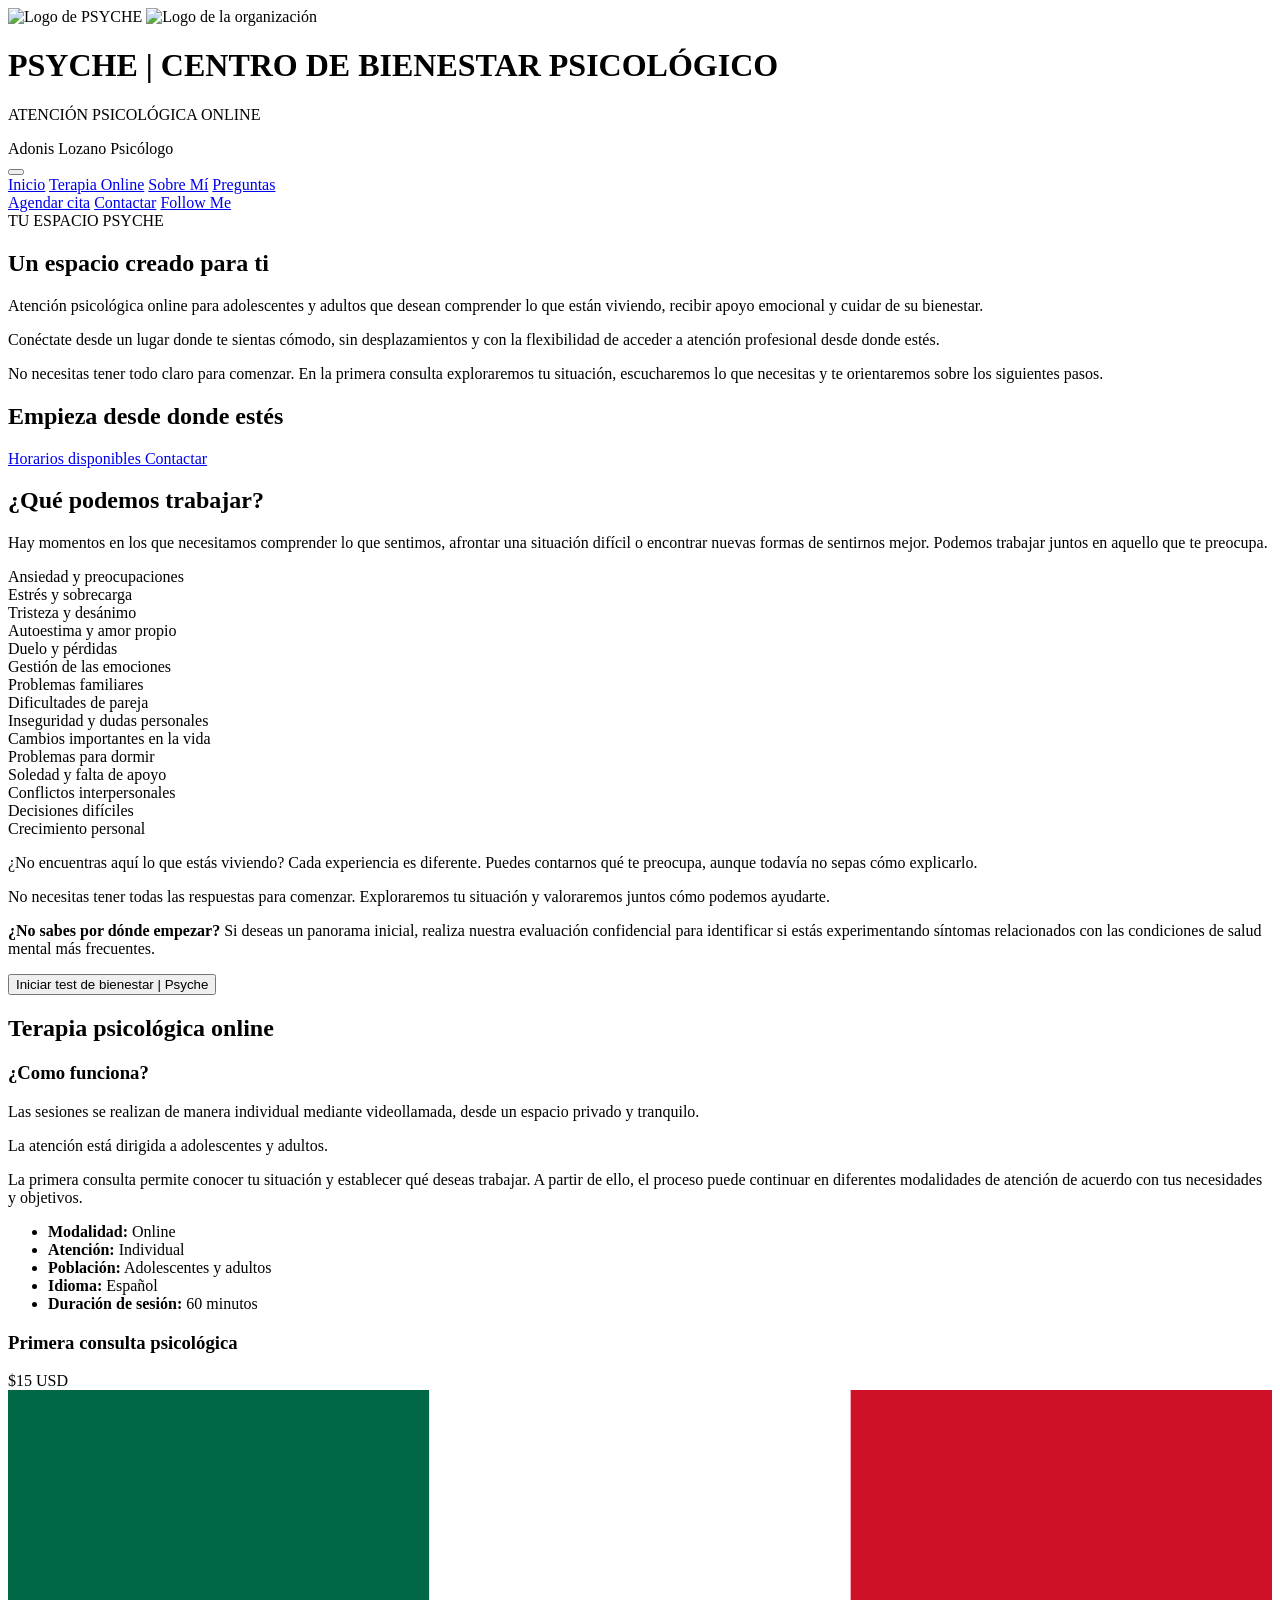
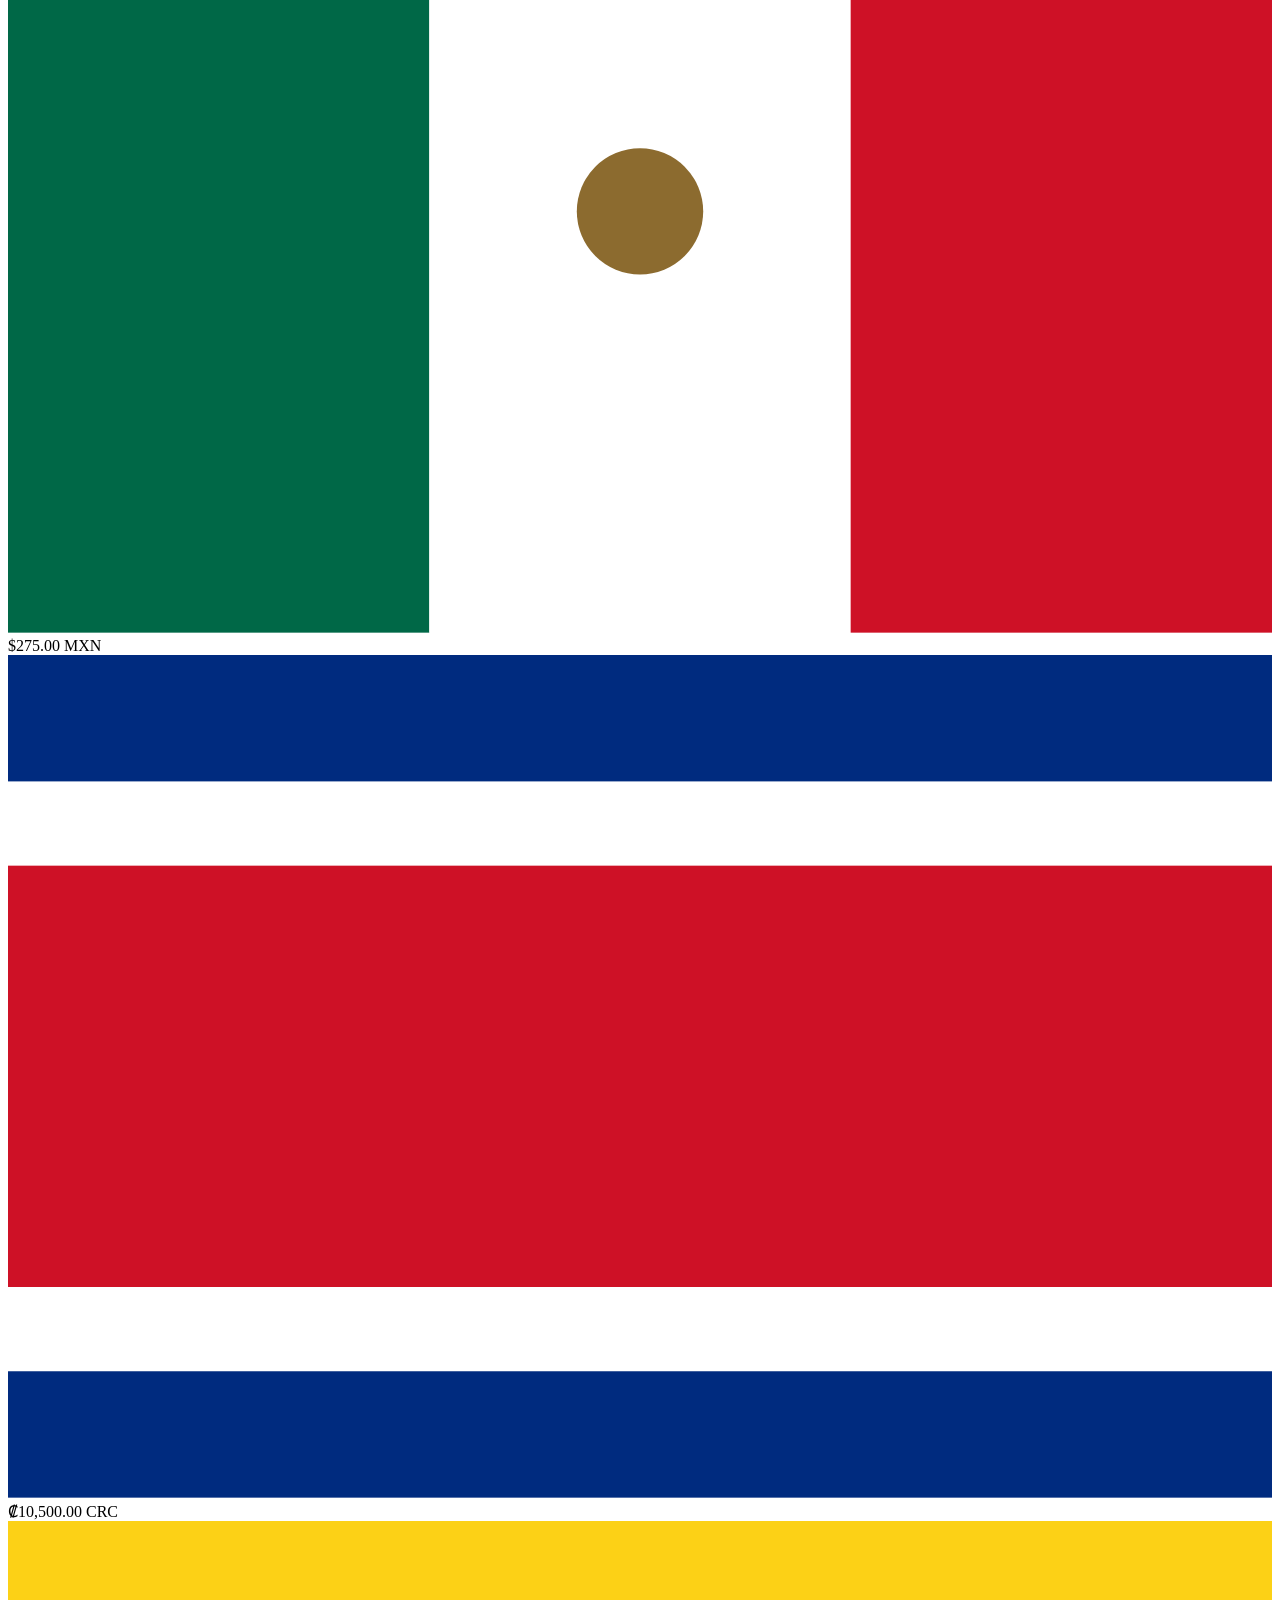
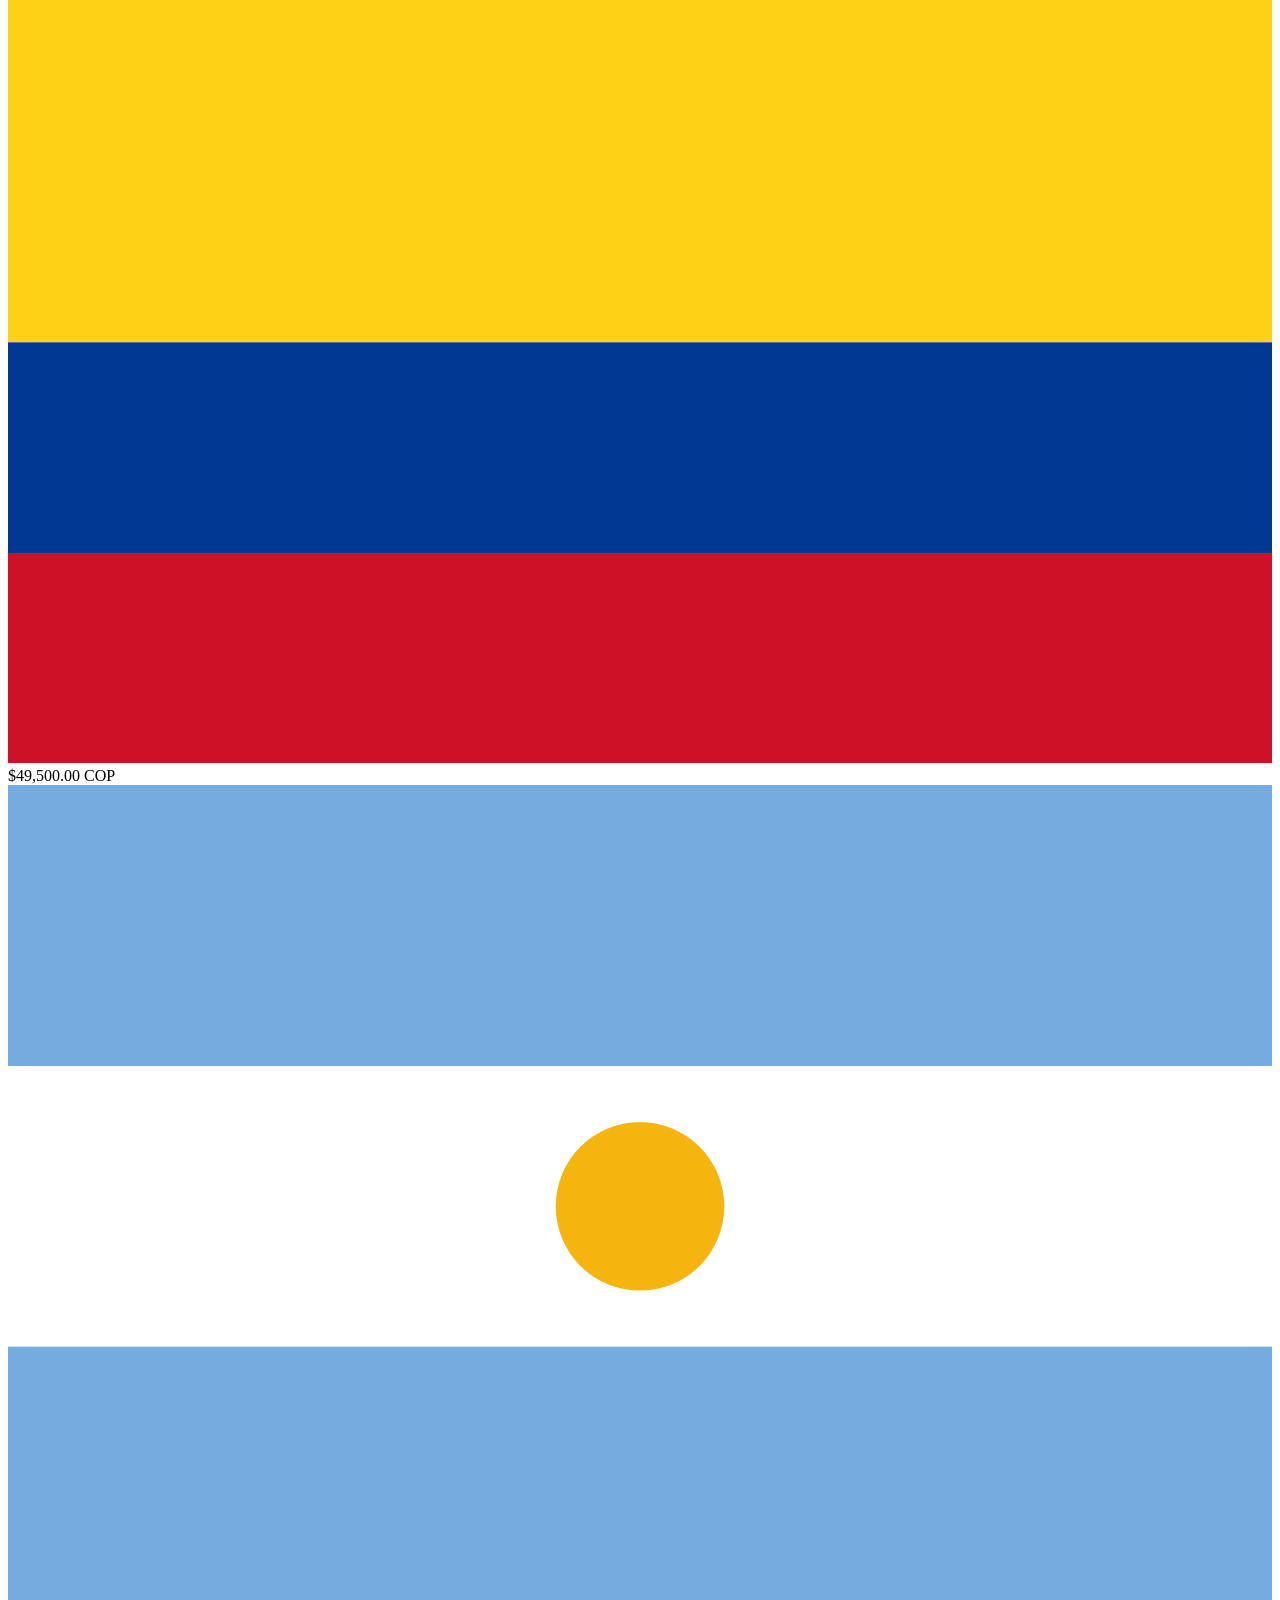
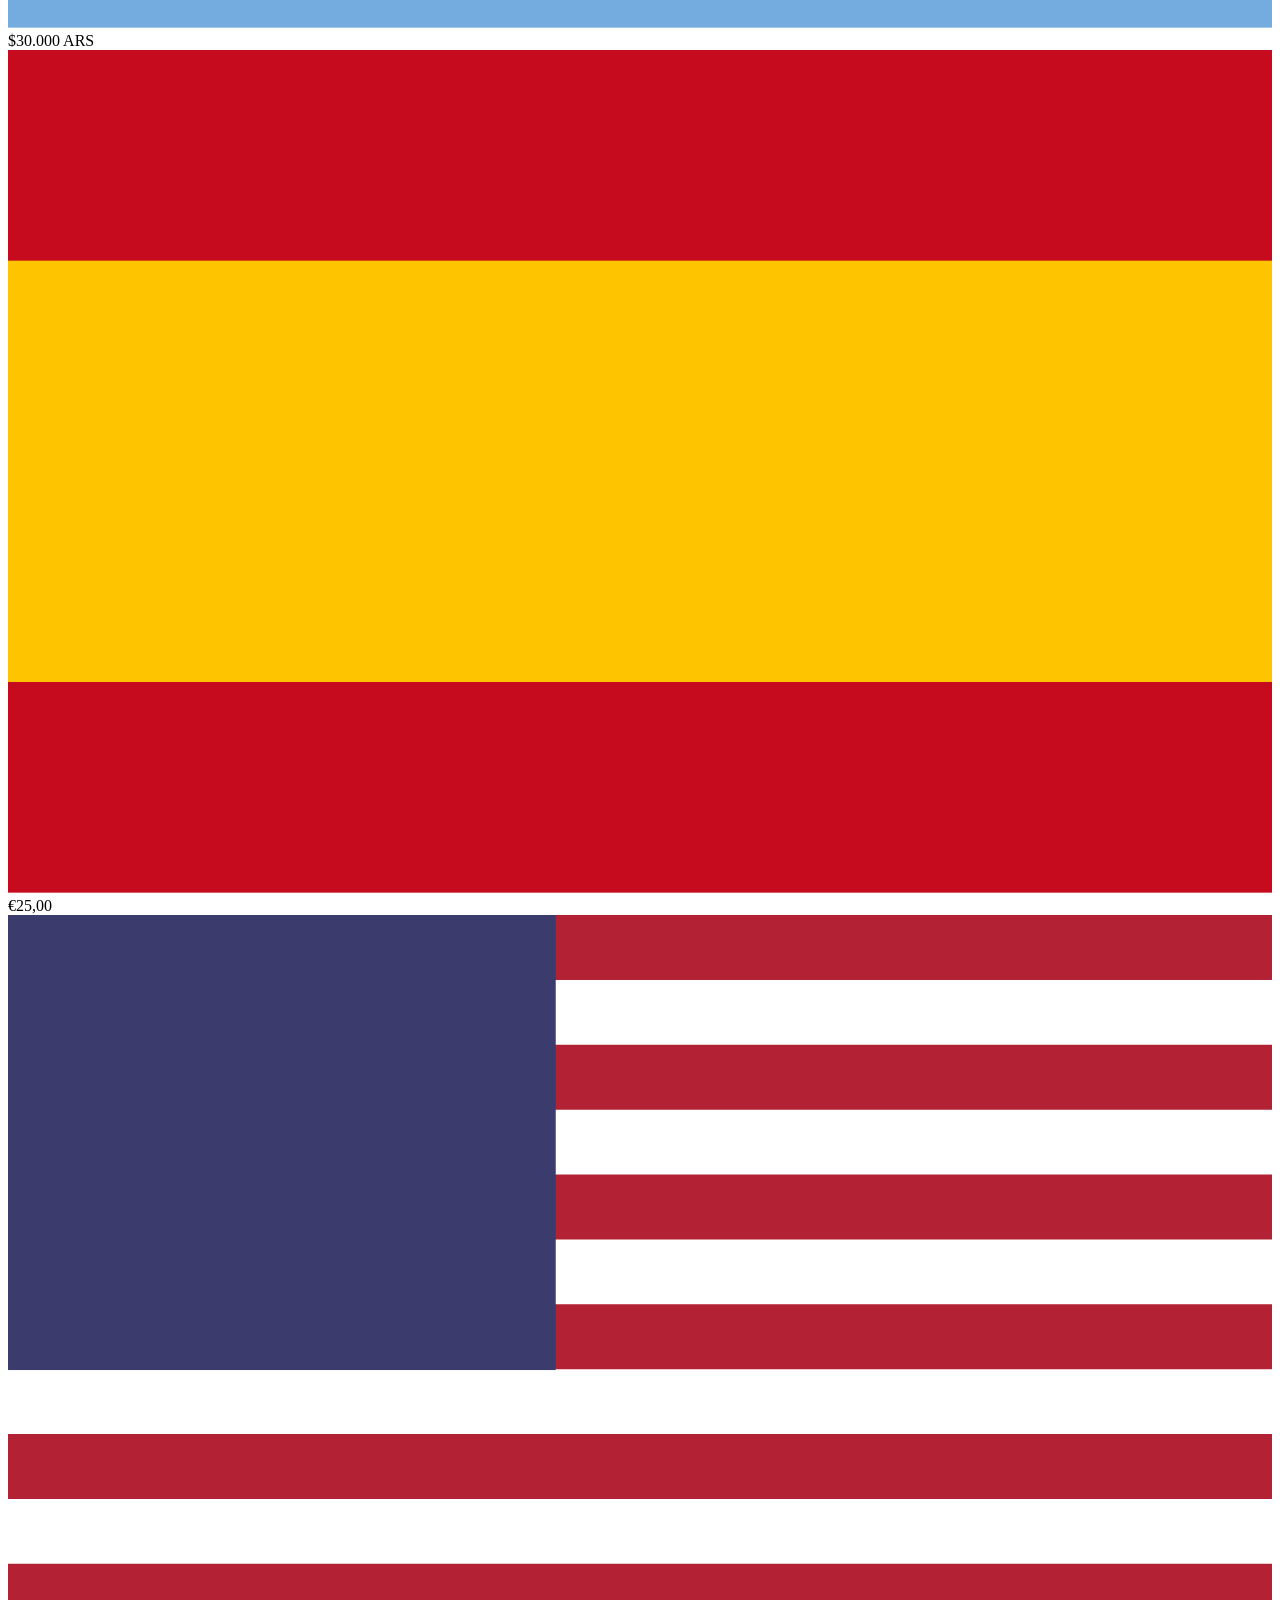
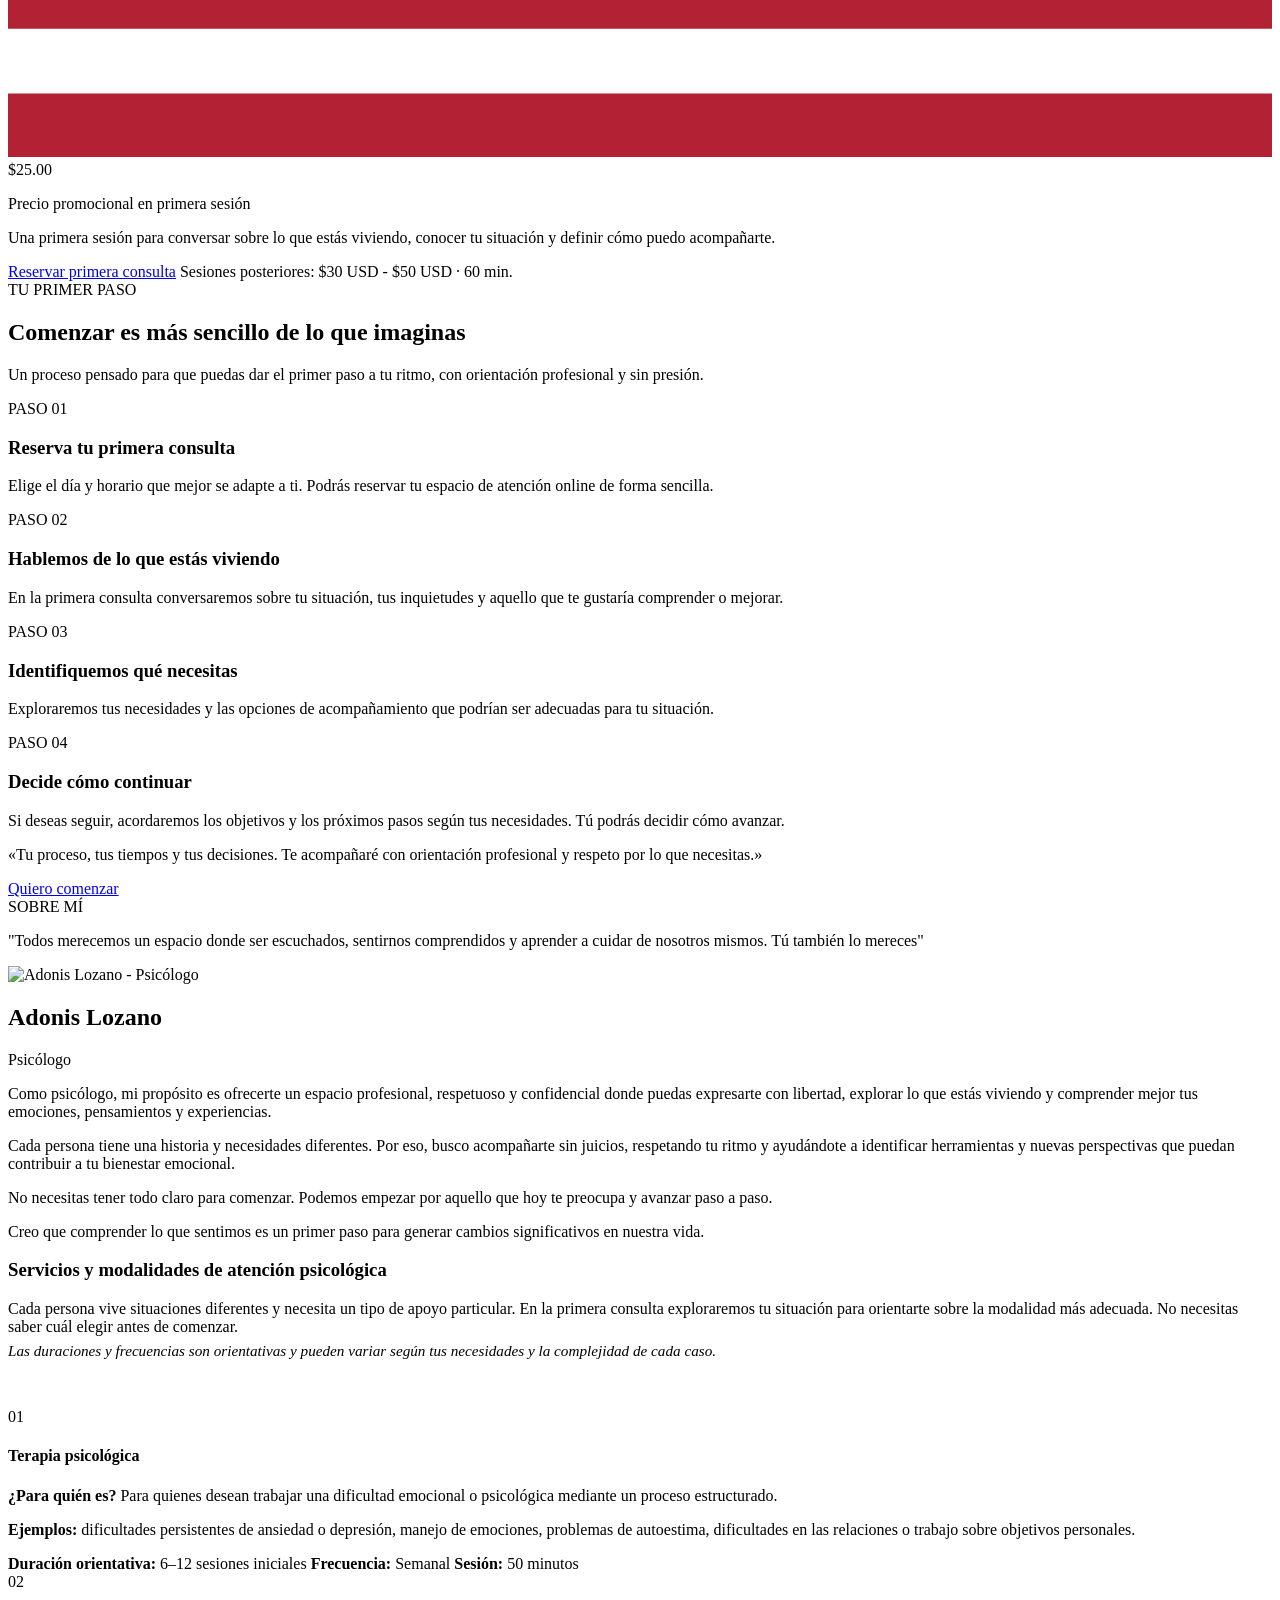
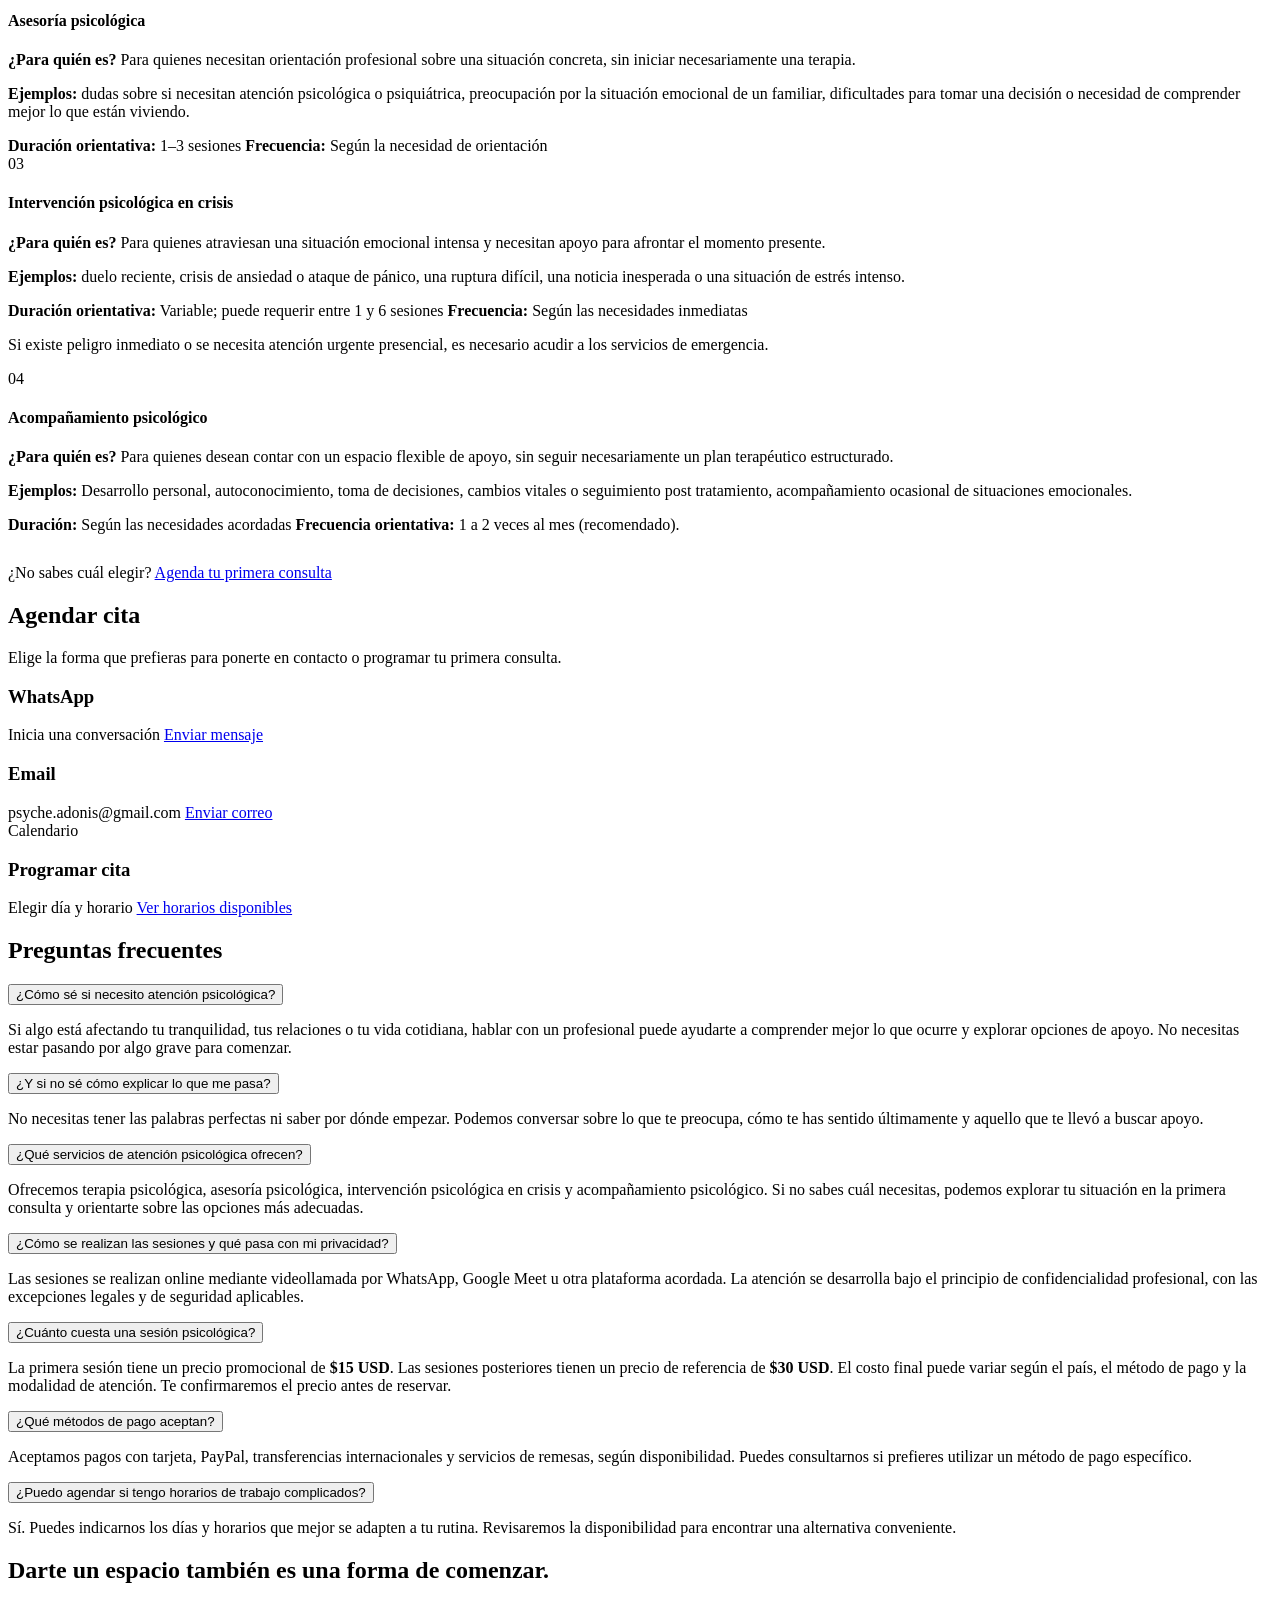
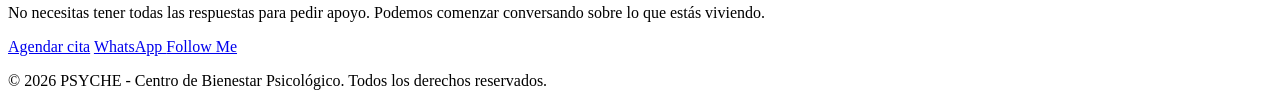
==== index.html @ 5347d8a0 "Add pixel google" ====
<!DOCTYPE html>
<html lang="es">
<head>

<!-- Google tag (gtag.js) -->
<script async src="https://www.googletagmanager.com/gtag/js?id=G-E15NHEWZCS"></script>
<script>
  window.dataLayer = window.dataLayer || [];
  function gtag(){dataLayer.push(arguments);}
  gtag('js', new Date());

  gtag('config', 'G-E15NHEWZCS');
</script>





 <!-- Meta Pixel Code -->
<script>
!function(f,b,e,v,n,t,s)
{if(f.fbq)return;n=f.fbq=function(){n.callMethod?
n.callMethod.apply(n,arguments):n.queue.push(arguments)};
if(!f._fbq)f._fbq=n;n.push=n;n.loaded=!0;n.version='2.0';
n.queue=[];t=b.createElement(e);t.async=!0;
t.src=v;s=b.getElementsByTagName(e)[0];
s.parentNode.insertBefore(t,s)}(window, document,'script',
'https://connect.facebook.net/en_US/fbevents.js');
fbq('init', '1061947203137280');
fbq('track', 'PageView');
</script>
<noscript><img height="1" width="1" style="display:none"
src="https://www.facebook.com/tr?id=1061947203137280&ev=PageView&noscript=1"
/></noscript>
<!-- End Meta Pixel Code -->



    <meta charset="UTF-8">
    <meta name="viewport" content="width=device-width, initial-scale=1.0">
    <title>Centro de Bienestar Psicológico | PSYCHE</title>
    <link rel="icon" type="image/png" href="logo1.png">
    <!-- Google Fonts -->
    <link rel="preconnect" href="https://fonts.googleapis.com">
    <link rel="preconnect" href="https://fonts.gstatic.com" crossorigin>
    <link href="https://fonts.googleapis.com/css2?family=Plus+Jakarta+Sans:wght@300;400;500;600;700&display=swap" rel="stylesheet">

    <link rel="stylesheet" href="style.css">

   
</head>
<body>

    <!-- Botón Flotante de WhatsApp  -->

<a href="https://api.whatsapp.com/send/?phone=50362631168&text=%C2%A1Hola%21%20%F0%9F%91%8B%20Vi%20la%20p%C3%A1gina%20web%20de%20tu%20consultorio%20y%20me%20gustar%C3%ADa%20agendar%20una%20sesi%C3%B3n%20psicol%C3%B3gica.%20%F0%9F%92%9A&type=phone_number&app_absent=0" class="whatsapp-float" aria-label="Contactar por WhatsApp" target="_blank" rel="noopener noreferrer">
    <i data-lucide="message-circle" aria-hidden="true"></i>
</a>




    <!-- ENCABEZADO -->
    <header class="main-header">
        <img class="header-logo header-logo-primary" src="logo1.png" alt="Logo de PSYCHE">
        <img class="header-logo header-logo-secondary" src="logo2.png" alt="Logo de la organización">
        <div class="header-top">
            <h1>PSYCHE | CENTRO DE BIENESTAR PSICOLÓGICO </h1>
            <p class="subtitle">ATENCIÓN PSICOLÓGICA ONLINE</p>
        </div>
        
        <div class="header-nav-container">
            <div class="profile-brand">
                <span class="brand-name">Adonis Lozano</span>
                <span class="brand-title">Psicólogo</span>
            </div>

            <!-- Menú Hamburguesa para Móviles -->
            <button class="menu-toggle" id="menuToggle" type="button" aria-label="Abrir menú" aria-expanded="false" aria-controls="navMenu">
                <span class="menu-toggle-line"></span>
                <span class="menu-toggle-line"></span>
                <span class="menu-toggle-line"></span>
            </button>

            <nav class="nav-menu" id="navMenu">
                <a href="#inicio" class="nav-link active">Inicio</a>
                <a href="#terapia" class="nav-link">Terapia Online</a>
                <a href="#sobre-mi" class="nav-link">Sobre Mí</a>
                <a href="#faq" class="nav-link">Preguntas</a>
                <div class="nav-buttons">
                    <a href="https://calendar.app.google/aoNeNgeWQJg1RZPw7" target="_blank" rel="noopener noreferrer" class="btn btn-sm btn-primary"><i data-lucide="calendar-days" aria-hidden="true"></i> Agendar cita</a>
                    <a href="https://api.whatsapp.com/send/?phone=50362631168&text=%C2%A1Hola%21%20%F0%9F%91%8B%20Vi%20la%20p%C3%A1gina%20web%20de%20tu%20consultorio%20y%20me%20gustar%C3%ADa%20agendar%20una%20sesi%C3%B3n%20psicol%C3%B3gica.%20%F0%9F%92%9A&type=phone_number&app_absent=0" target="_blank" rel="noopener noreferrer" class="btn btn-sm btn-secondary">Contactar</a>
                    <a href="https://www.instagram.com/psyche._.a/" target="_blank" rel="noopener noreferrer" class="btn btn-sm btn-secondary"><i data-lucide="instagram" aria-hidden="true"></i> Follow Me</a>
                </div>
            </nav>
        </div>
        <div class="header-tagline">
            <span>TU ESPACIO PSYCHE</span>
        </div>
    </header>

    <main class="main-content" id="inicio">
        
        <!-- 2. PRESENTACIÓN PRINCIPAL -->
        <section class="hero-section container">
            <div class="hero-card">
                <h2>Un espacio creado para ti</h2>
                <p>Atención psicológica online para adolescentes y adultos que desean comprender lo que están viviendo, recibir apoyo emocional y cuidar de su bienestar.</p>
                <p>Conéctate desde un lugar donde te sientas cómodo, sin desplazamientos y con la flexibilidad de acceder a atención profesional desde donde estés.</p>
                <p>No necesitas tener todo claro para comenzar. En la primera consulta exploraremos tu situación, escucharemos lo que necesitas y te orientaremos sobre los siguientes pasos.</p>
                <h2>Empieza desde donde estés</h2>
                <div class="hero-buttons">
                    <a href="https://calendar.app.google/aoNeNgeWQJg1RZPw7" target="_blank" rel="noopener noreferrer" class="btn btn-lg btn-primary">
                        <i data-lucide="calendar-days" aria-hidden="true"></i> Horarios disponibles
                    </a>
                    <a href="https://wa.me/50362631168" target="_blank" rel="noopener noreferrer" class="btn btn-lg btn-secondary">
                        <i data-lucide="message-circle" aria-hidden="true"></i> Contactar
                    </a>
                </div>
            </div>
        </section>

        <!-- 3. ÁREAS DE ATENCIÓN -->
        <section class="areas-section container">
            <div class="section-title-block">
                <h2>¿Qué podemos trabajar?</h2>
                <p class="section-subtitle-text">Hay momentos en los que necesitamos comprender lo que sentimos, afrontar una situación difícil o encontrar nuevas formas de sentirnos mejor. Podemos trabajar juntos en aquello que te preocupa.</p>
            </div>

<div class="tags-grid">
                <div class="area-tag"><i data-lucide="brain" aria-hidden="true"></i><span>Ansiedad y preocupaciones</span></div>
                <div class="area-tag"><i data-lucide="cloud-lightning" aria-hidden="true"></i><span>Estrés y sobrecarga</span></div>
                <div class="area-tag"><i data-lucide="cloud" aria-hidden="true"></i><span>Tristeza y desánimo</span></div>
                <div class="area-tag"><i data-lucide="heart" aria-hidden="true"></i><span>Autoestima y amor propio</span></div>
                <div class="area-tag"><i data-lucide="heart-crack" aria-hidden="true"></i><span>Duelo y pérdidas</span></div>
                <div class="area-tag"><i data-lucide="activity" aria-hidden="true"></i><span>Gestión de las emociones</span></div>
                <div class="area-tag"><i data-lucide="users" aria-hidden="true"></i><span>Problemas familiares</span></div>
                <div class="area-tag"><i data-lucide="message-circle" aria-hidden="true"></i><span>Dificultades de pareja</span></div>
                <div class="area-tag"><i data-lucide="shield-question" aria-hidden="true"></i><span>Inseguridad y dudas personales</span></div>
                <div class="area-tag"><i data-lucide="refresh-cw" aria-hidden="true"></i><span>Cambios importantes en la vida</span></div>
                <div class="area-tag"><i data-lucide="moon" aria-hidden="true"></i><span>Problemas para dormir</span></div>
                <div class="area-tag"><i data-lucide="hand-heart" aria-hidden="true"></i><span>Soledad y falta de apoyo</span></div>
                <div class="area-tag"><i data-lucide="messages-square" aria-hidden="true"></i><span>Conflictos interpersonales</span></div>
                <div class="area-tag"><i data-lucide="compass" aria-hidden="true"></i><span>Decisiones difíciles</span></div>
                <div class="area-tag"><i data-lucide="sprout" aria-hidden="true"></i><span>Crecimiento personal</span></div>
            </div>

            <div class="areas-footer-card">
                <p>¿No encuentras aquí lo que estás viviendo? Cada experiencia es diferente. Puedes contarnos qué te preocupa, aunque todavía no sepas cómo explicarlo.</p>
                <p class="highlight-text">No necesitas tener todas las respuestas para comenzar. Exploraremos tu situación y valoraremos juntos cómo podemos ayudarte.</p>
                <p class="highlight-text test-invitation"><strong>¿No sabes por dónde empezar?</strong> Si deseas un panorama inicial, realiza nuestra evaluación confidencial para identificar si estás experimentando síntomas relacionados con las condiciones de salud mental más frecuentes.</p>

                <button type="button" onclick="abrirTestModal()" class="area-test-button">
                    <i data-lucide="clipboard-check" aria-hidden="true"></i>
                    Iniciar test de bienestar | Psyche
                </button>
            </div>
        </section>
        <!-- 4. TERAPIA ONLINE -->
        <section class="terapia-section container" id="terapia">
            <div class="section-title-block">
                <h2>Terapia psicológica online</h2>
                <h3>¿Como funciona?</h3>
            </div>

            <div class="cards-triple-grid">
                <!-- Tarjeta 1: Información General -->
                <div class="glass-card info-card">
                    <p>Las sesiones se realizan de manera individual mediante videollamada, desde un espacio privado y tranquilo.</p>
                    <p>La atención está dirigida a adolescentes y adultos.</p>
                    <p>La primera consulta permite conocer tu situación y establecer qué deseas trabajar. A partir de ello, el proceso puede continuar en diferentes modalidades de atención de acuerdo con tus necesidades y objetivos.</p>
                </div>

                <!-- Tarjeta 2: Características de la Modalidad -->
                <div class="glass-card features-card">
                    <ul class="features-list">
                        <li><strong>Modalidad:</strong> Online</li>
                        <li><strong>Atención:</strong> Individual</li>
                        <li><strong>Población:</strong> Adolescentes y adultos</li>
                        <li><strong>Idioma:</strong> Español</li>
                        <li><strong>Duración de sesión:</strong> 60 minutos</li>
                    </ul>
                </div>

                <!-- Tarjeta 3: Precios y Conversión -->
                <div class="glass-card price-card">
                    <h3>Primera consulta psicológica</h3>
                    <div class="price-main">$15 <span class="currency">USD</span></div>
                    
                    <div class="flag-prices">
                        <div class="flag-item">
                            <svg class="country-flag" viewBox="0 0 30 20" role="img" aria-label="Bandera de México">
                                <rect width="10" height="20" fill="#006847"/><rect x="10" width="10" height="20" fill="#fff"/><rect x="20" width="10" height="20" fill="#ce1126"/>
                                <circle cx="15" cy="10" r="1.5" fill="#8c6b2f"/>
                            </svg>
                            <span>$275.00 MXN</span>
                        </div>
                        <div class="flag-item">
                            <svg class="country-flag" viewBox="0 0 30 20" role="img" aria-label="Bandera de Costa Rica">
                                <rect width="30" height="20" fill="#fff"/><rect width="30" height="3" fill="#002b7f"/><rect y="5" width="30" height="10" fill="#ce1126"/><rect y="17" width="30" height="3" fill="#002b7f"/>
                            </svg>
                            <span>₡10,500.00 CRC</span>
                        </div>
                        <div class="flag-item">
                            <svg class="country-flag" viewBox="0 0 30 20" role="img" aria-label="Bandera de Colombia">
                                <rect width="30" height="10" fill="#fcd116"/><rect y="10" width="30" height="5" fill="#003893"/><rect y="15" width="30" height="5" fill="#ce1126"/>
                            </svg>
                            <span>$49,500.00 COP</span>
                        </div>
                        <div class="flag-item">
                            <svg class="country-flag" viewBox="0 0 30 20" role="img" aria-label="Bandera de Argentina">
                                <rect width="30" height="20" fill="#fff"/><rect width="30" height="6.67" fill="#74acdf"/><rect y="13.33" width="30" height="6.67" fill="#74acdf"/>
                                <circle cx="15" cy="10" r="2" fill="#f6b40e"/>
                            </svg>
                            <span>$30.000 ARS</span>
                        </div>
                        <div class="flag-item">
                            <svg class="country-flag" viewBox="0 0 30 20" role="img" aria-label="Bandera de España">
                                <rect width="30" height="20" fill="#c60b1e"/><rect y="5" width="30" height="10" fill="#ffc400"/>
                            </svg>
                            <span>€25,00</span>
                        </div>
                        <div class="flag-item">
                            <svg class="country-flag" viewBox="0 0 30 20" role="img" aria-label="Bandera de Estados Unidos">
                                <rect width="30" height="20" fill="#fff"/>
                                <path fill="#b22234" d="M0 0h30v1.54H0zm0 3.08h30v1.54H0zm0 3.08h30V7.7H0zm0 3.08h30v1.54H0zm0 3.08h30v1.54H0zm0 3.08h30v1.54H0zm0 3.08h30V20H0z"/>
                                <rect width="13" height="10.8" fill="#3c3b6e"/>
                            </svg>
                            <span>$25.00</span>
                        </div>
                    </div>

                    <p class="promo-note">Precio promocional en primera sesión</p>
                    <p class="price-desc">Una primera sesión para conversar sobre lo que estás viviendo, conocer tu situación y definir cómo puedo acompañarte.</p>
                    
                    <a href="https://calendar.app.google/aoNeNgeWQJg1RZPw7" target="_blank" rel="noopener noreferrer" class="btn btn-md btn-primary btn-full"><i data-lucide="calendar-days" aria-hidden="true"></i> Reservar primera consulta</a>
                    
                    <span class="price-sub-discreet">Sesiones posteriores: $30 USD - $50 USD · 60 min.</span>
                </div>
            </div>
        </section>

        <!-- 5. ¿CÓMO FUNCIONA? -->
        <section class="steps-section container">
            <div class="section-title-block">
                <span class="section-tag">TU PRIMER PASO</span>
                <h2>Comenzar es más sencillo de lo que imaginas</h2>
                <p class="section-subtitle-text">Un proceso pensado para que puedas dar el primer paso a tu ritmo, con orientación profesional y sin presión.</p>
            </div>

            <div class="steps-grid">
                <div class="step-card">
                    <div class="step-heading">
                        <span class="step-num">PASO 01</span>
                        <h3>Reserva tu primera consulta</h3>
                    </div>
                    <p>Elige el día y horario que mejor se adapte a ti. Podrás reservar tu espacio de atención online de forma sencilla.</p>
                </div>
                <div class="step-card">
                    <div class="step-heading">
                        <span class="step-num">PASO 02</span>
                        <h3>Hablemos de lo que estás viviendo</h3>
                    </div>
                    <p>En la primera consulta conversaremos sobre tu situación, tus inquietudes y aquello que te gustaría comprender o mejorar.</p>
                </div>
                <div class="step-card">
                    <div class="step-heading">
                        <span class="step-num">PASO 03</span>
                        <h3>Identifiquemos qué necesitas</h3>
                    </div>
                    <p>Exploraremos tus necesidades y las opciones de acompañamiento que podrían ser adecuadas para tu situación.</p>
                </div>
                <div class="step-card">
                    <div class="step-heading">
                        <span class="step-num">PASO 04</span>
                        <h3>Decide cómo continuar</h3>
                    </div>
                    <p>Si deseas seguir, acordaremos los objetivos y los próximos pasos según tus necesidades. Tú podrás decidir cómo avanzar.</p>
                </div>
            </div>

            <div class="steps-footer">
                <p>«Tu proceso, tus tiempos y tus decisiones. Te acompañaré con orientación profesional y respeto por lo que necesitas.»</p>
                <a href="https://calendar.app.google/aoNeNgeWQJg1RZPw7" target="_blank" rel="noopener noreferrer" class="btn btn-lg btn-primary">
                    Quiero comenzar <i data-lucide="arrow-right" aria-hidden="true"></i>
                </a>
            </div>
        </section>

        <!-- 7. SOBRE EL PSICÓLOGO -->
        <section class="about-section container" id="sobre-mi">
            <div class="about-main-card glass-card">
                <div class="about-grid">
                    <div class="about-text-content">
                        <span class="section-tag">SOBRE MÍ</span>
                        <p class="quote">"Todos merecemos un espacio donde ser escuchados, sentirnos comprendidos y aprender a cuidar de nosotros mismos. Tú también lo mereces"</p>
                    </div>
                    <div class="about-profile">
                        <div class="about-img-wrapper">
                            <img src="profile.jpg" alt="Adonis Lozano - Psicólogo" class="about-img" loading="lazy" decoding="async">
                        </div>
                        <div class="about-identity">
                            <h2>Adonis Lozano</h2>
                            <span class="about-title-sub">Psicólogo</span>
                        </div>
                    </div>
                    <div class="about-biography">
                        <p>Como psicólogo, mi propósito es ofrecerte un espacio profesional, respetuoso y confidencial donde puedas expresarte con libertad, explorar lo que estás viviendo y comprender mejor tus emociones, pensamientos y experiencias.</p>
                        <p>Cada persona tiene una historia y necesidades diferentes. Por eso, busco acompañarte sin juicios, respetando tu ritmo y ayudándote a identificar herramientas y nuevas perspectivas que puedan contribuir a tu bienestar emocional.</p>
                        <p>No necesitas tener todo claro para comenzar. Podemos empezar por aquello que hoy te preocupa y avanzar paso a paso.</p>
                        <p class="about-highlight">Creo que comprender lo que sentimos es un primer paso para generar cambios significativos en nuestra vida.</p>
                    </div>
                </div>
            </div>
                        <!-- Bloque de Modalidades de Atención -->
            <div class="services-block">
                <h3>Servicios y modalidades de atención psicológica</h3>
                <p class="services-intro">Cada persona vive situaciones diferentes y necesita un tipo de apoyo particular. En la primera consulta exploraremos tu situación para orientarte sobre la modalidad más adecuada. No necesitas saber cuál elegir antes de comenzar.</p>
                <p class="services-intro" style="font-size: .95rem; font-style: italic; margin-top: -10px; margin-bottom: 48px;">
                    Las duraciones y frecuencias son orientativas y pueden variar según tus necesidades y la complejidad de cada caso.
                </p>
                
                <div class="services-grid">
                    <!-- 1. Terapia psicológica -->
                    <div class="glass-card service-item-card">
                        <div class="service-header">
                            <span class="service-index">01</span>
                            <h4>Terapia psicológica</h4>
                        </div>
                        <p class="target-user"><strong>¿Para quién es?</strong> Para quienes desean trabajar una dificultad emocional o psicológica mediante un proceso estructurado.</p>
                        <p class="examples"><strong>Ejemplos:</strong> dificultades persistentes de ansiedad o depresión, manejo de emociones, problemas de autoestima, dificultades en las relaciones o trabajo sobre objetivos personales.</p>
                        <div class="service-meta">
                            <span><strong>Duración orientativa:</strong> 6–12 sesiones iniciales</span>
                            <span><strong>Frecuencia:</strong> Semanal</span>
                            <span><strong>Sesión:</strong> 50 minutos</span>
                        </div>
                    </div>

                    <!-- 2. Asesoría psicológica -->
                    <div class="glass-card service-item-card">
                        <div class="service-header">
                            <span class="service-index">02</span>
                            <h4>Asesoría psicológica</h4>
                        </div>
                        <p class="target-user"><strong>¿Para quién es?</strong> Para quienes necesitan orientación profesional sobre una situación concreta, sin iniciar necesariamente una terapia.</p>
                        <p class="examples"><strong>Ejemplos:</strong> dudas sobre si necesitan atención psicológica o psiquiátrica, preocupación por la situación emocional de un familiar, dificultades para tomar una decisión o necesidad de comprender mejor lo que están viviendo.</p>
                        <div class="service-meta">
                            <span><strong>Duración orientativa:</strong> 1–3 sesiones</span>
                            <span><strong>Frecuencia:</strong> Según la necesidad de orientación</span>
                        </div>
                    </div>

                    <!-- 3. Intervención psicológica en crisis -->
                    <div class="glass-card service-item-card text-alert-card">
                        <div class="service-header">
                            <span class="service-index">03</span>
                            <h4>Intervención psicológica en crisis</h4>
                        </div>
                        <p class="target-user"><strong>¿Para quién es?</strong> Para quienes atraviesan una situación emocional intensa y necesitan apoyo para afrontar el momento presente.</p>
                        <p class="examples"><strong>Ejemplos:</strong> duelo reciente, crisis de ansiedad o ataque de pánico, una ruptura difícil, una noticia inesperada o una situación de estrés intenso.</p>
                        <div class="service-meta">
                            <span><strong>Duración orientativa:</strong> Variable; puede requerir entre 1 y 6 sesiones</span>
                            <span><strong>Frecuencia:</strong> Según las necesidades inmediatas</span>
                        </div>
                        <p class="emergency-notice">Si existe peligro inmediato o se necesita atención urgente presencial, es necesario acudir a los servicios de emergencia.</p>
                    </div>

                    <!-- 4. Acompañamiento psicológico -->
                    <div class="glass-card service-item-card">
                        <div class="service-header">
                            <span class="service-index">04</span>
                            <h4>Acompañamiento psicológico</h4>
                        </div>
                        <p class="target-user"><strong>¿Para quién es?</strong> Para quienes desean contar con un espacio flexible de apoyo, sin seguir necesariamente un plan terapéutico estructurado.</p>
                        <p class="examples"><strong>Ejemplos:</strong> Desarrollo personal, autoconocimiento, toma de decisiones, cambios vitales o seguimiento post tratamiento, acompañamiento ocasional de situaciones emocionales.</p>
                        <div class="service-meta">
                            <span><strong>Duración:</strong> Según las necesidades acordadas</span>
                            <span><strong>Frecuencia orientativa:</strong> 1 a 2 veces al mes (recomendado).</span>
                        </div>
                    </div>
                </div>

                <div class="services-action flex-center" style="margin-top: 30px;">
                    <span>¿No sabes cuál elegir?</span>
                    <a href="https://api.whatsapp.com/send/?phone=50362631168&text=%C2%A1Hola%21%20%F0%9F%91%8B%2C%20encontr%C3%A9%20la%20p%C3%A1gina%20web%20de%20Psyche%20y%20me%20gustar%C3%ADa%20dar%20el%20primer%20paso%20para%20cuidar%20mi%20bienestar%20emocional.%20%F0%9F%92%9A%20Quisiera%20conocer%20m%C3%A1s%20sobre%20sus%20servicios%20de%20atenci%C3%B3n%20psicol%C3%B3gica%20online.%20%F0%9F%8C%BF&type=phone_number&app_absent=0" target="_blank" rel="noopener noreferrer" class="btn btn-md btn-secondary">
                        <i data-lucide="message-circle" aria-hidden="true"></i> Agenda tu primera consulta
                    </a>
                </div>
            </div>
        </section>

        <!-- 8. AGENDAR CITA -->

        <section class="booking-section container">
            <div class="booking-wrapper glass-card heavy-glass">
                <div class="section-title-block">
                    <h2>Agendar cita</h2>
                    <p class="section-subtitle-text">Elige la forma que prefieras para ponerte en contacto o programar tu primera consulta.</p>
                </div>

                <div class="booking-channels-grid">

                    <!-- WhatsApp -->
                    <div class="channel-card">
                        <div class="channel-icon"><i data-lucide="message-circle" aria-hidden="true"></i></div>
                        <h3>WhatsApp</h3>
                        <span class="channel-data-visible">Inicia una conversación</span>
                        <a href="https://api.whatsapp.com/send/?phone=50362631168&text=%C2%A1Hola%21%20%F0%9F%91%8B%20Vi%20la%20p%C3%A1gina%20web%20de%20tu%20consultorio%20y%20me%20gustar%C3%ADa%20agendar%20una%20sesi%C3%B3n%20psicol%C3%B3gica.%20%F0%9F%92%9A&type=phone_number&app_absent=0" target="_blank" rel="noopener noreferrer" class="btn btn-sm btn-secondary btn-full channel-btn-action">Enviar mensaje</a>
                    </div>

                    <!-- Email -->
                    <div class="channel-card">
                        <div class="channel-icon"><i data-lucide="mail" aria-hidden="true"></i></div>
                        <h3>Email</h3>
                        <span class="channel-data-visible email-text">psyche.adonis@gmail.com</span>
                        <a href="mailto:psyche.adonis@gmail.com" class="btn btn-sm btn-secondary btn-full channel-btn-action">Enviar correo</a>
                    </div>

                    <!-- Programar Cita Destacada -->
                    <div class="channel-card featured-channel">
                        <div class="featured-badge">Calendario</div>
                        <div class="channel-icon"><i data-lucide="calendar-days" aria-hidden="true"></i></div>
                        <h3>Programar cita</h3>
                        <span class="channel-data-visible">Elegir día y horario</span>
                        <a href="https://calendar.app.google/aoNeNgeWQJg1RZPw7" target="_blank" rel="noopener noreferrer" class="btn btn-sm btn-primary btn-full channel-btn-action"><i data-lucide="calendar-days" aria-hidden="true"></i> Ver horarios disponibles</a>
                    </div>
                </div>
            </div>
        </section>




                <!-- 9. PREGUNTAS FRECUENTES -->
        <section class="faq-section container" id="faq">
            <div class="section-title-block">
                <h2>Preguntas frecuentes</h2>
            </div>

            <div class="faq-accordion-container">
                <!-- Pregunta 1 -->
                <div class="faq-item-block">
                    <button class="faq-trigger" type="button" aria-expanded="false" aria-controls="faq-answer-1">
                        <span>¿Cómo sé si necesito atención psicológica?</span>
                        <i data-lucide="chevron-down" class="faq-icon" aria-hidden="true"></i>
                    </button>
                    <div class="faq-panel" id="faq-answer-1">
                        <div class="faq-content">
                            <p>Si algo está afectando tu tranquilidad, tus relaciones o tu vida cotidiana, hablar con un profesional puede ayudarte a comprender mejor lo que ocurre y explorar opciones de apoyo. No necesitas estar pasando por algo grave para comenzar.</p>
                        </div>
                    </div>
                </div>

                <!-- Pregunta 2 -->
                <div class="faq-item-block">
                    <button class="faq-trigger" type="button" aria-expanded="false" aria-controls="faq-answer-2">
                        <span>¿Y si no sé cómo explicar lo que me pasa?</span>
                        <i data-lucide="chevron-down" class="faq-icon" aria-hidden="true"></i>
                    </button>
                    <div class="faq-panel" id="faq-answer-2">
                        <div class="faq-content">
                            <p>No necesitas tener las palabras perfectas ni saber por dónde empezar. Podemos conversar sobre lo que te preocupa, cómo te has sentido últimamente y aquello que te llevó a buscar apoyo.</p>
                        </div>
                    </div>
                </div>

                <!-- Pregunta 3 -->
                <div class="faq-item-block">
                    <button class="faq-trigger" type="button" aria-expanded="false" aria-controls="faq-answer-3">
                        <span>¿Qué servicios de atención psicológica ofrecen?</span>
                        <i data-lucide="chevron-down" class="faq-icon" aria-hidden="true"></i>
                    </button>
                    <div class="faq-panel" id="faq-answer-3">
                        <div class="faq-content">
                            <p>Ofrecemos terapia psicológica, asesoría psicológica, intervención psicológica en crisis y acompañamiento psicológico. Si no sabes cuál necesitas, podemos explorar tu situación en la primera consulta y orientarte sobre las opciones más adecuadas.</p>
                        </div>
                    </div>
                </div>

                <!-- Pregunta 4 -->
                <div class="faq-item-block">
                    <button class="faq-trigger" type="button" aria-expanded="false" aria-controls="faq-answer-4">
                        <span>¿Cómo se realizan las sesiones y qué pasa con mi privacidad?</span>
                        <i data-lucide="chevron-down" class="faq-icon" aria-hidden="true"></i>
                    </button>
                    <div class="faq-panel" id="faq-answer-4">
                        <div class="faq-content">
                            <p>Las sesiones se realizan online mediante videollamada por WhatsApp, Google Meet u otra plataforma acordada. La atención se desarrolla bajo el principio de confidencialidad profesional, con las excepciones legales y de seguridad aplicables.</p>
                        </div>
                    </div>
                </div>

                <!-- Pregunta 5 -->
                <div class="faq-item-block">
                    <button class="faq-trigger" type="button" aria-expanded="false" aria-controls="faq-answer-5">
                        <span>¿Cuánto cuesta una sesión psicológica?</span>
                        <i data-lucide="chevron-down" class="faq-icon" aria-hidden="true"></i>
                    </button>
                    <div class="faq-panel" id="faq-answer-5">
                        <div class="faq-content">
                            <p>La primera sesión tiene un precio promocional de <strong>$15 USD</strong>. Las sesiones posteriores tienen un precio de referencia de <strong>$30 USD</strong>. El costo final puede variar según el país, el método de pago y la modalidad de atención. Te confirmaremos el precio antes de reservar.</p>
                        </div>
                    </div>
                </div>

                <!-- Pregunta 6 -->
                <div class="faq-item-block">
                    <button class="faq-trigger" type="button" aria-expanded="false" aria-controls="faq-answer-6">
                        <span>¿Qué métodos de pago aceptan?</span>
                        <i data-lucide="chevron-down" class="faq-icon" aria-hidden="true"></i>
                    </button>
                    <div class="faq-panel" id="faq-answer-6">
                        <div class="faq-content">
                            <p>Aceptamos pagos con tarjeta, PayPal, transferencias internacionales y servicios de remesas, según disponibilidad. Puedes consultarnos si prefieres utilizar un método de pago específico.</p>
                        </div>
                    </div>
                </div>

                <!-- Pregunta 7 -->
                <div class="faq-item-block">
                    <button class="faq-trigger" type="button" aria-expanded="false" aria-controls="faq-answer-7">
                        <span>¿Puedo agendar si tengo horarios de trabajo complicados?</span>
                        <i data-lucide="chevron-down" class="faq-icon" aria-hidden="true"></i>
                    </button>
                    <div class="faq-panel" id="faq-answer-7">
                        <div class="faq-content">
                            <p>Sí. Puedes indicarnos los días y horarios que mejor se adapten a tu rutina. Revisaremos la disponibilidad para encontrar una alternativa conveniente.</p>
                        </div>
                    </div>
                </div>
            </div>
        </section>

        <!-- 10. CIERRE -->
        <section class="closure-section container">
            <div class="closure-card glass-card">
                <h2>Darte un espacio también es una forma de comenzar.</h2>
                <p>No necesitas tener todas las respuestas para pedir apoyo. Podemos comenzar conversando sobre lo que estás viviendo.</p>
                <div class="closure-buttons">
                    <a href="https://calendar.app.google/aoNeNgeWQJg1RZPw7" target="_blank" rel="noopener noreferrer" class="btn btn-lg btn-primary"><i data-lucide="calendar-days" aria-hidden="true"></i> Agendar cita</a>
                    <a href="https://api.whatsapp.com/send/?phone=50362631168&text=%C2%A1Hola%21%20%F0%9F%91%8B%20Vi%20la%20p%C3%A1gina%20web%20de%20tu%20consultorio%20y%20me%20gustar%C3%ADa%20agendar%20una%20sesi%C3%B3n%20psicol%C3%B3gica.%20%F0%9F%92%9A&type=phone_number&app_absent=0" target="_blank" rel="noopener noreferrer" class="btn btn-lg btn-secondary">
                        <i data-lucide="message-circle" aria-hidden="true"></i> WhatsApp
                    </a>
                    <a href="https://www.instagram.com/psyche._.a/" target="_blank" rel="noopener noreferrer" class="btn btn-lg btn-secondary"><i data-lucide="instagram" aria-hidden="true"></i> Follow Me</a>
                </div>
            </div>
        </section>
    </main>

    <footer class="footer-bottom">
        <p>&copy; 2026 PSYCHE - Centro de Bienestar Psicológico. Todos los derechos reservados.</p>
    </footer>

    <!-- Scripts finales -->
    <script src="https://cdn.jsdelivr.net/npm/lucide@0.468.0/dist/umd/lucide.min.js" defer></script>
    <script src="script.js" defer></script>
    <script src="test-script.js"></script>
</body>
</html>
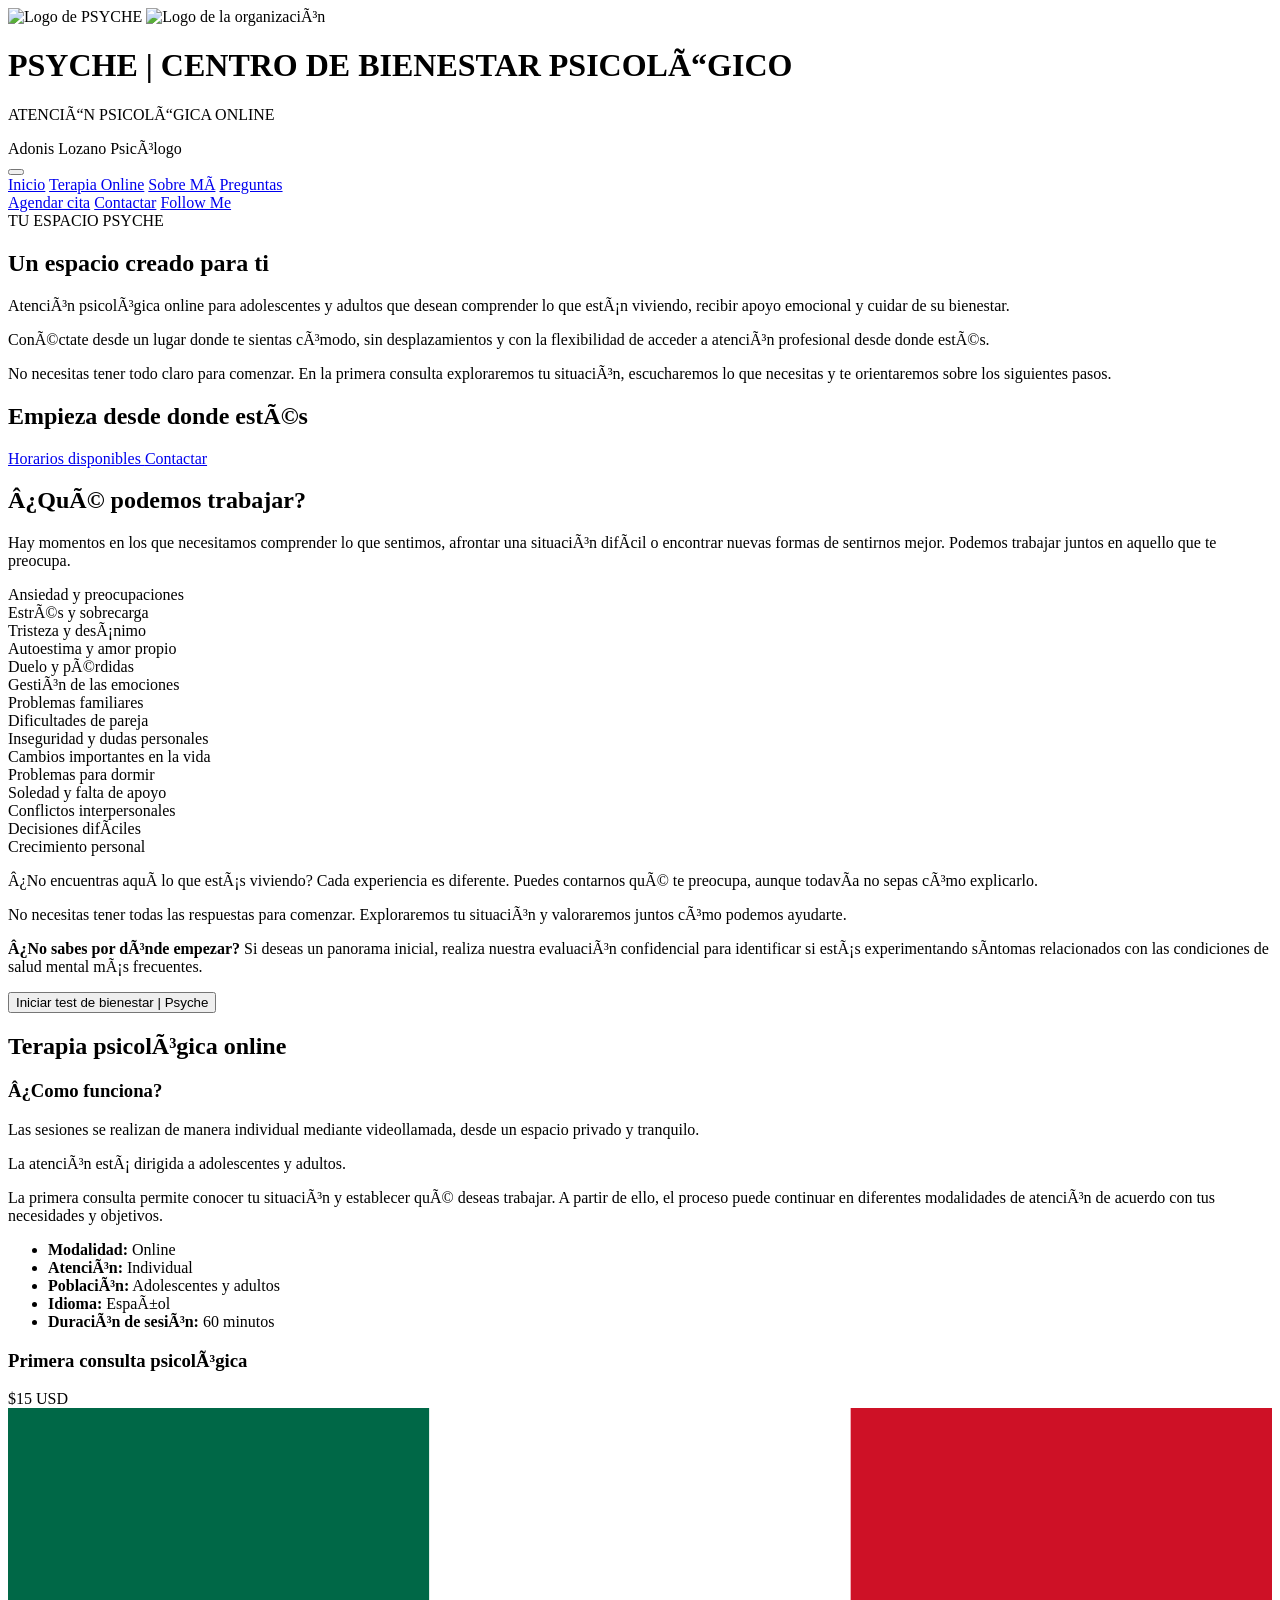
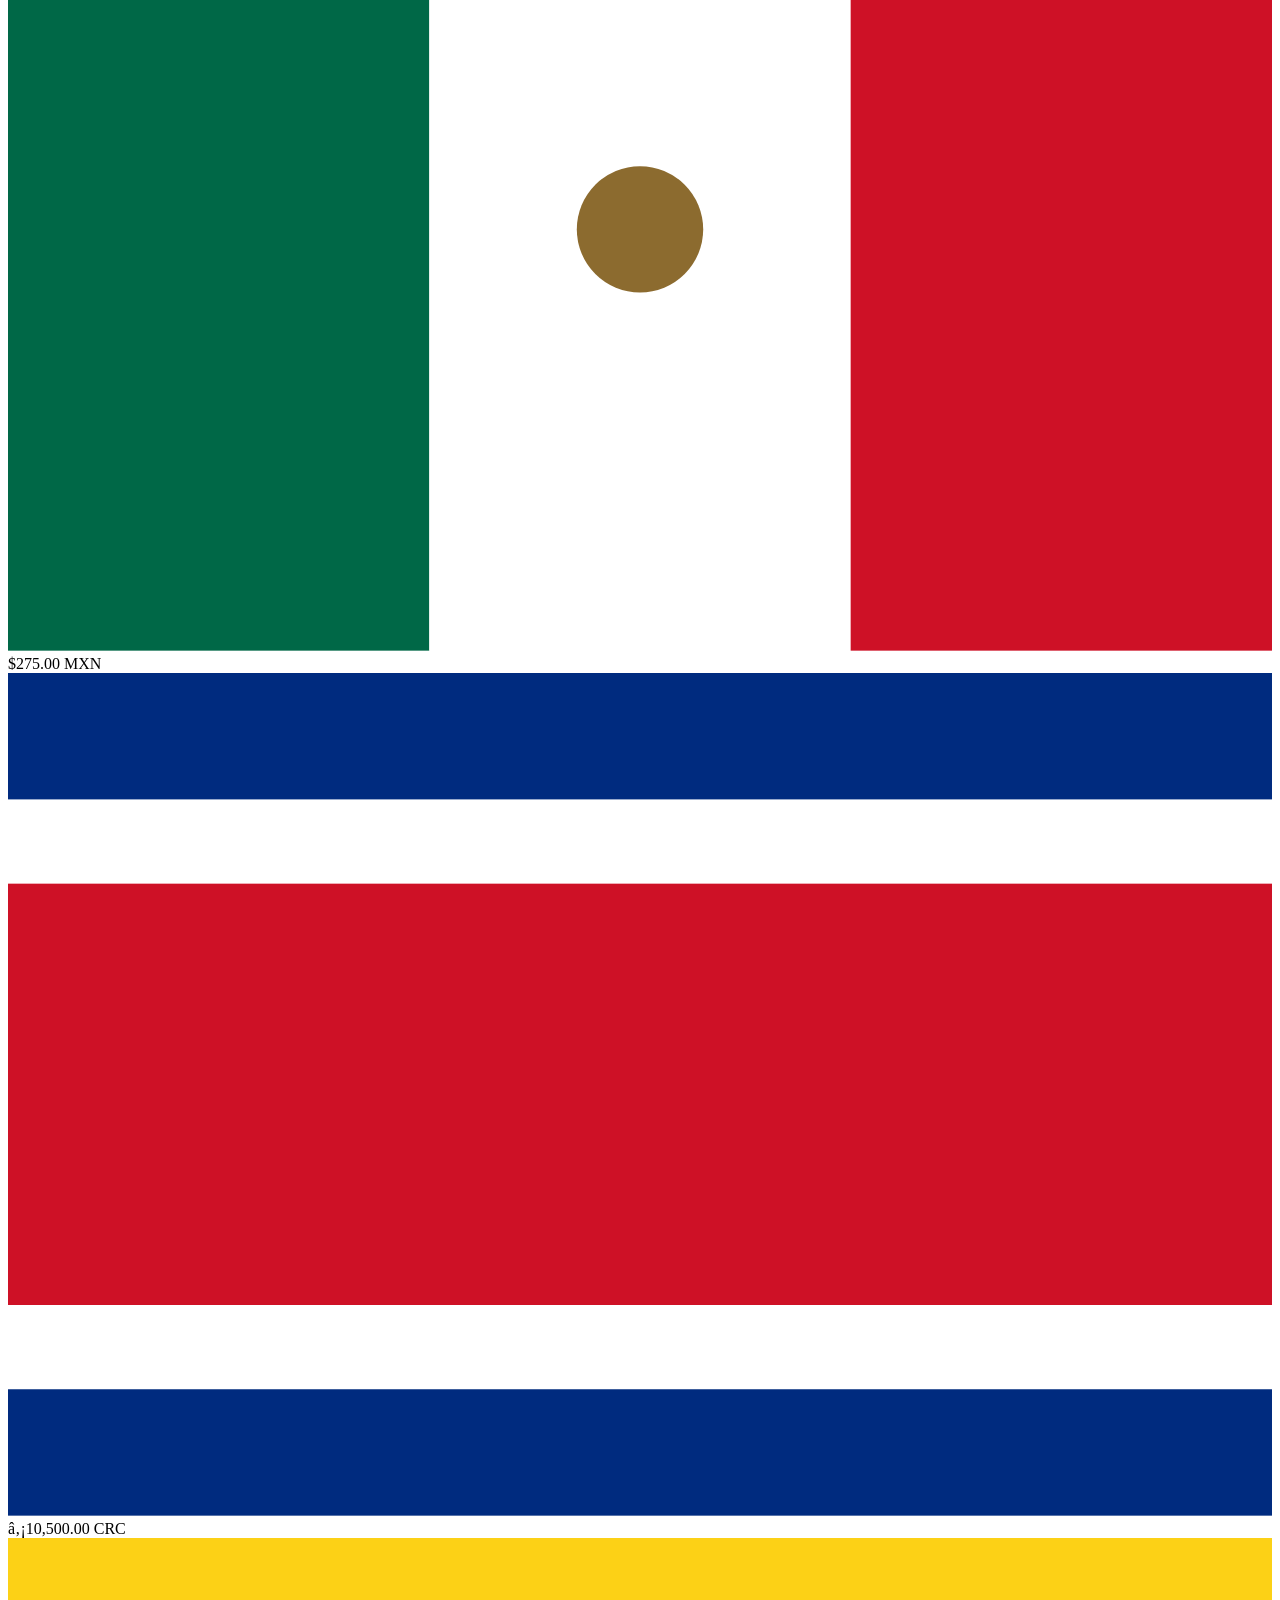
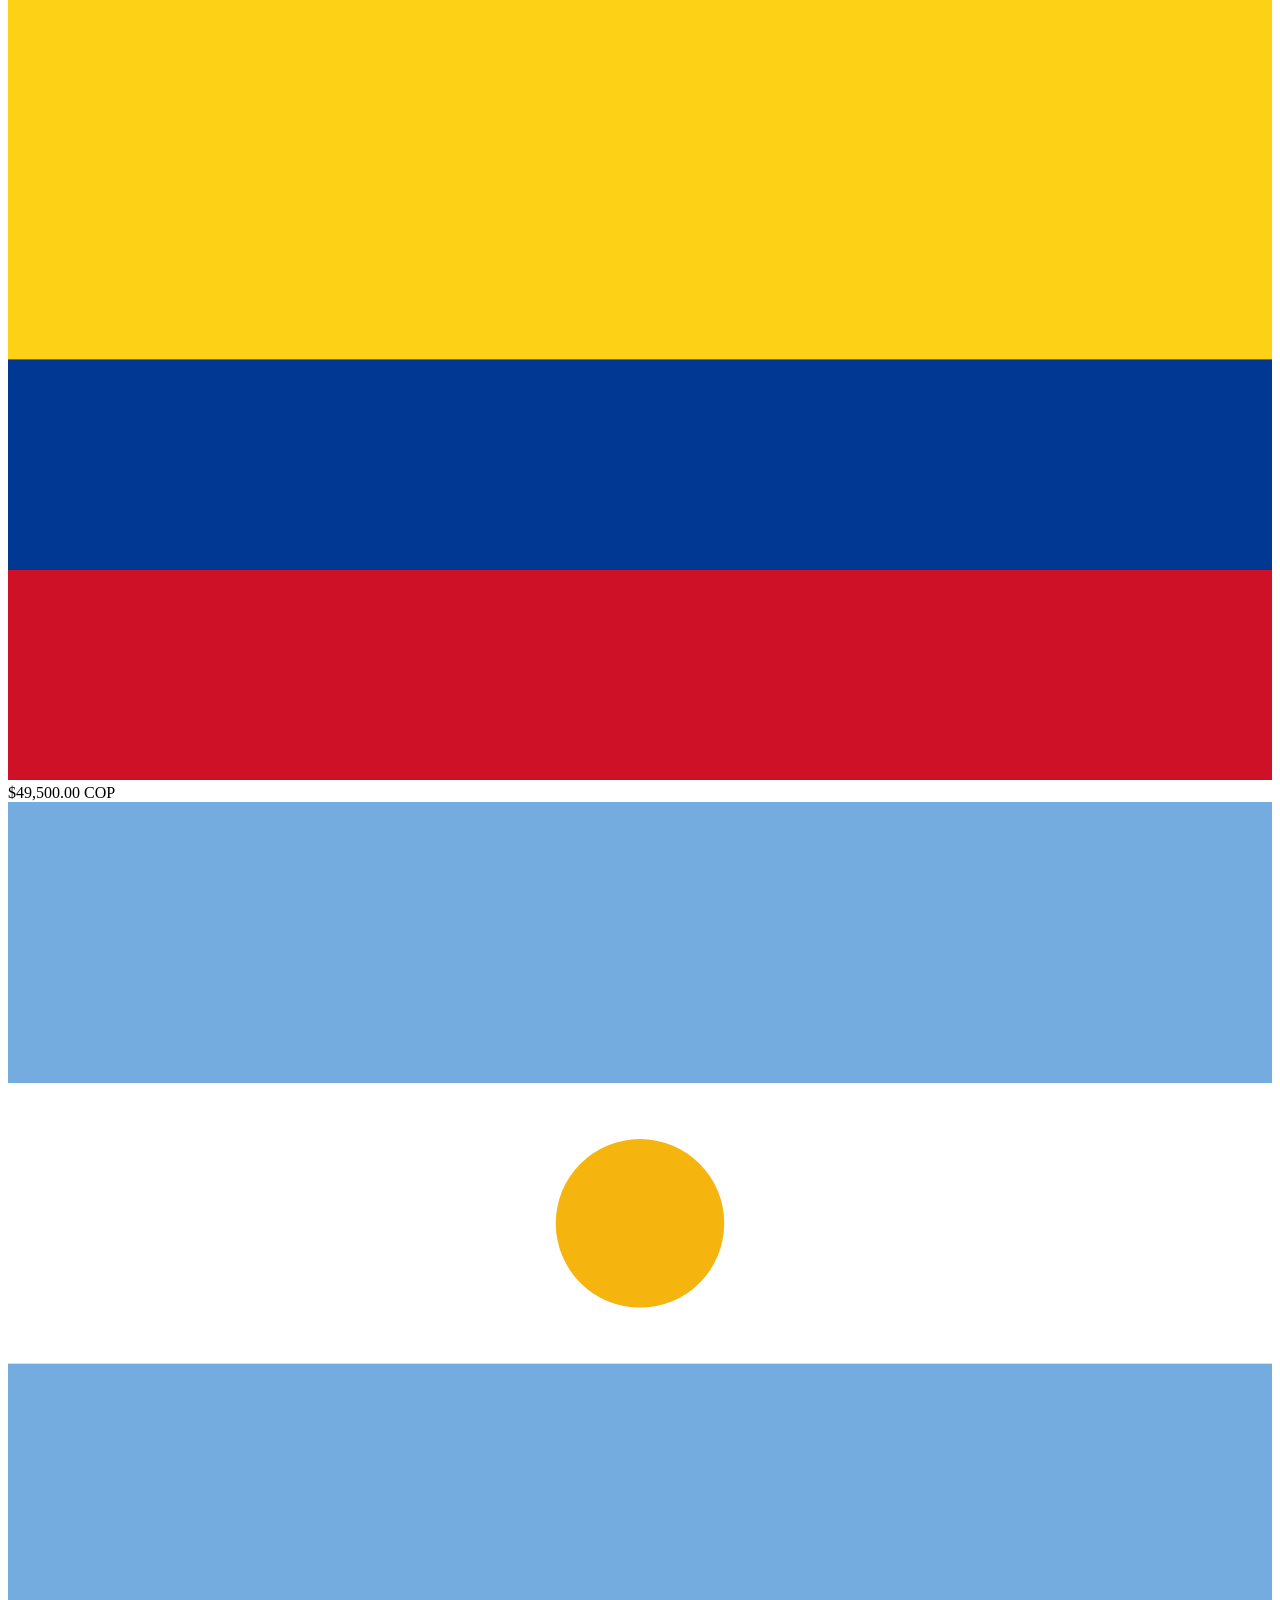
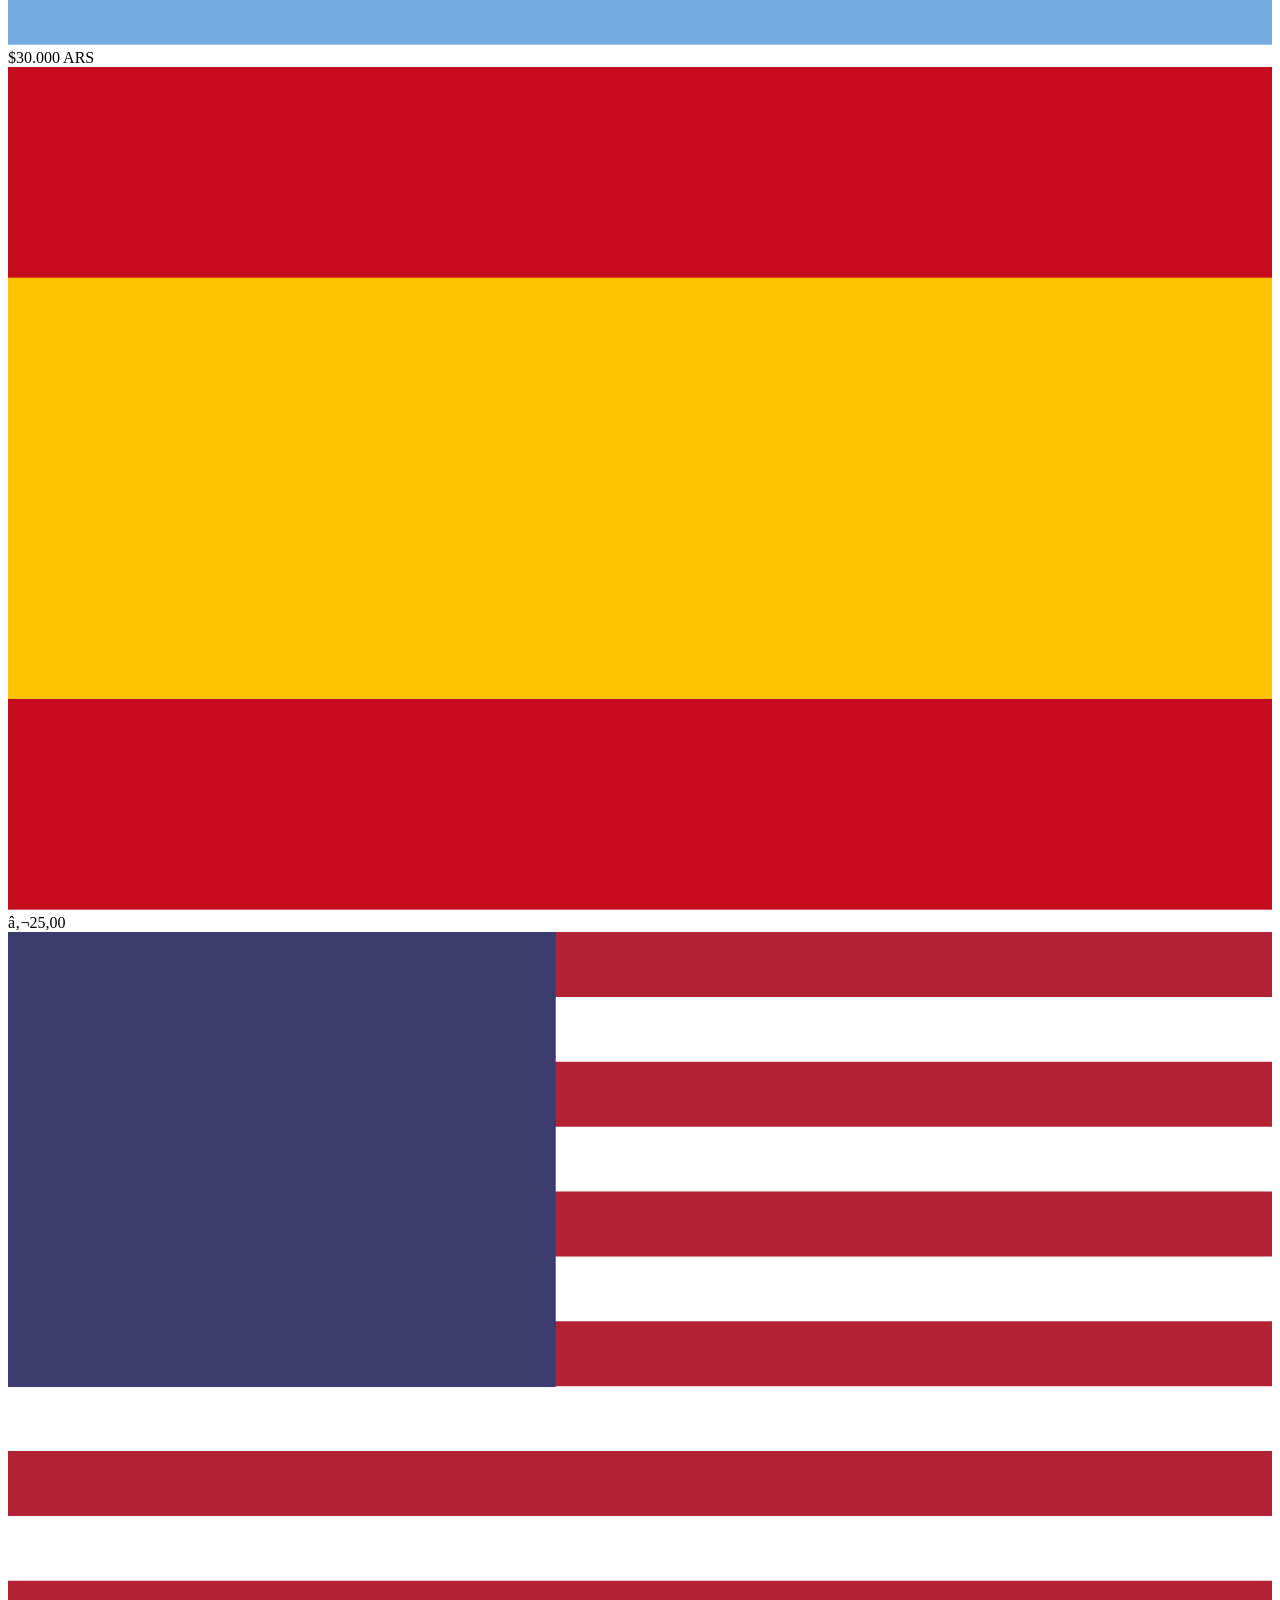
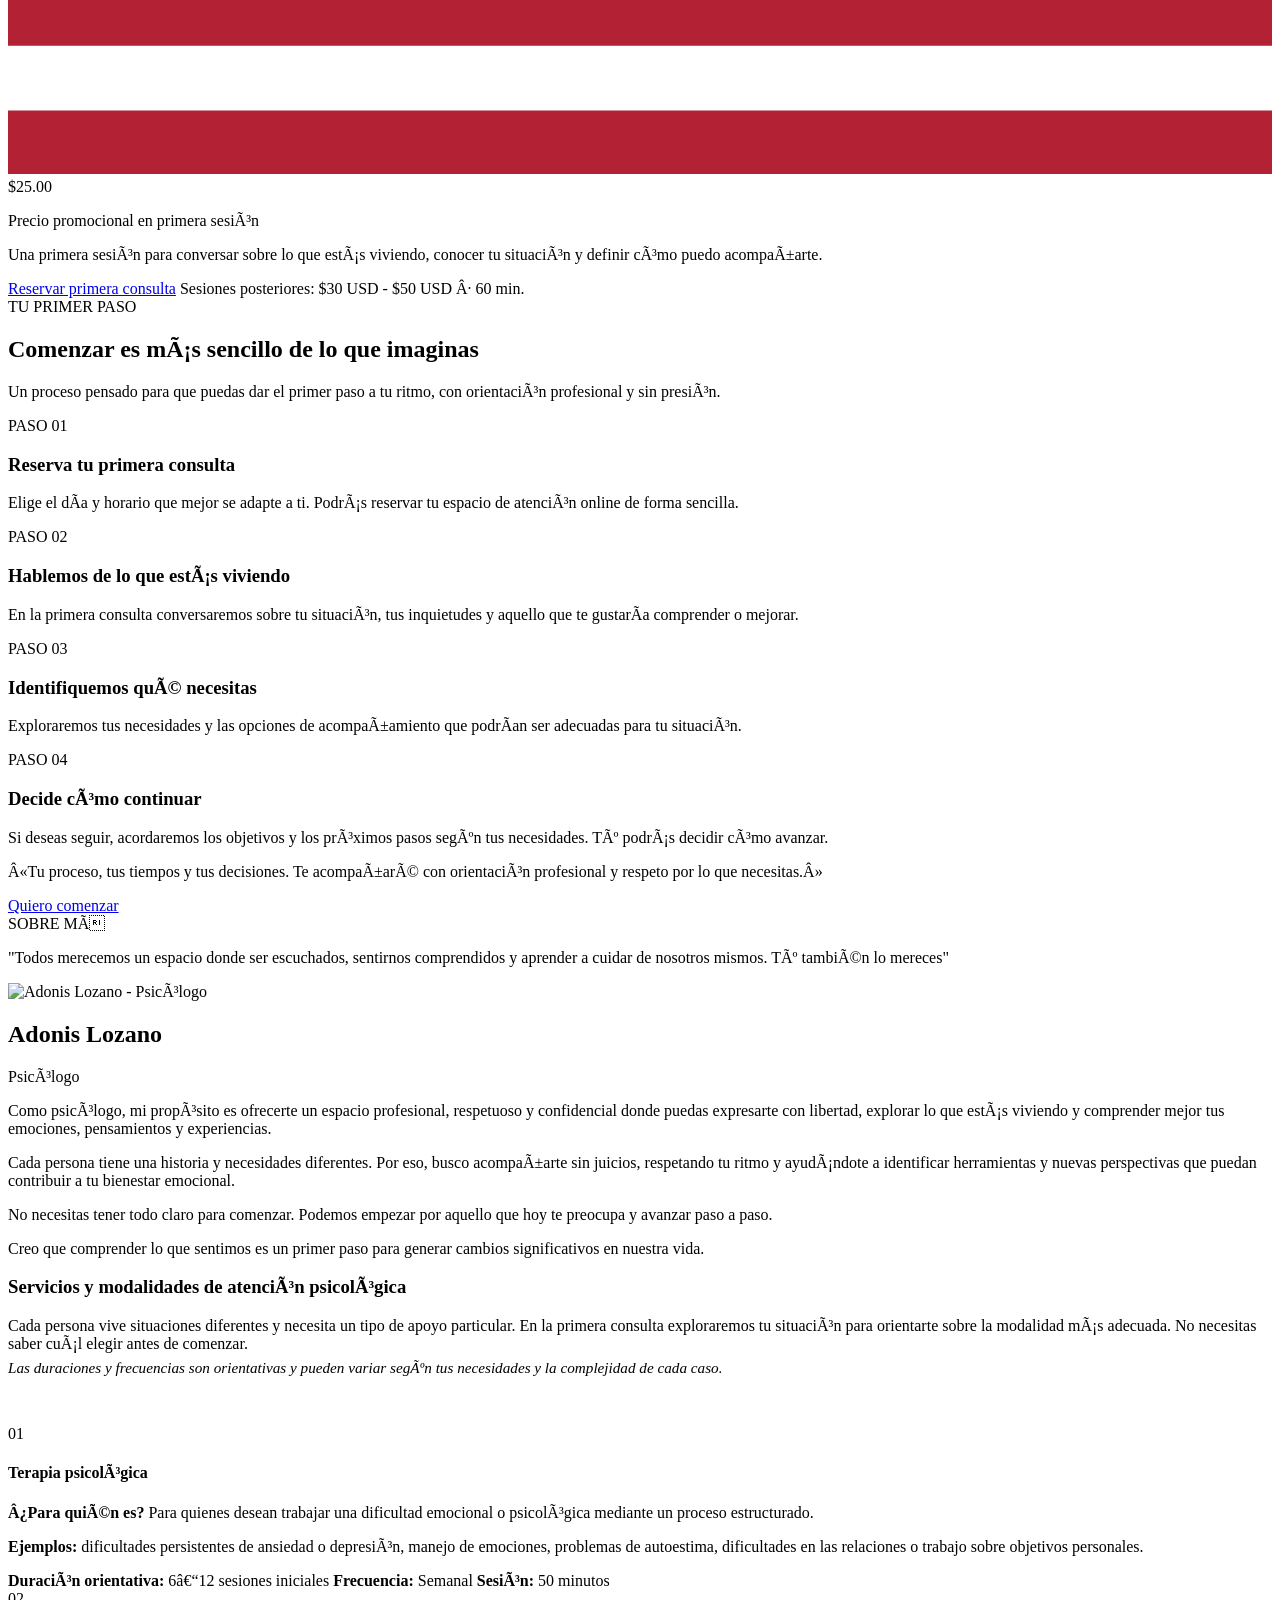
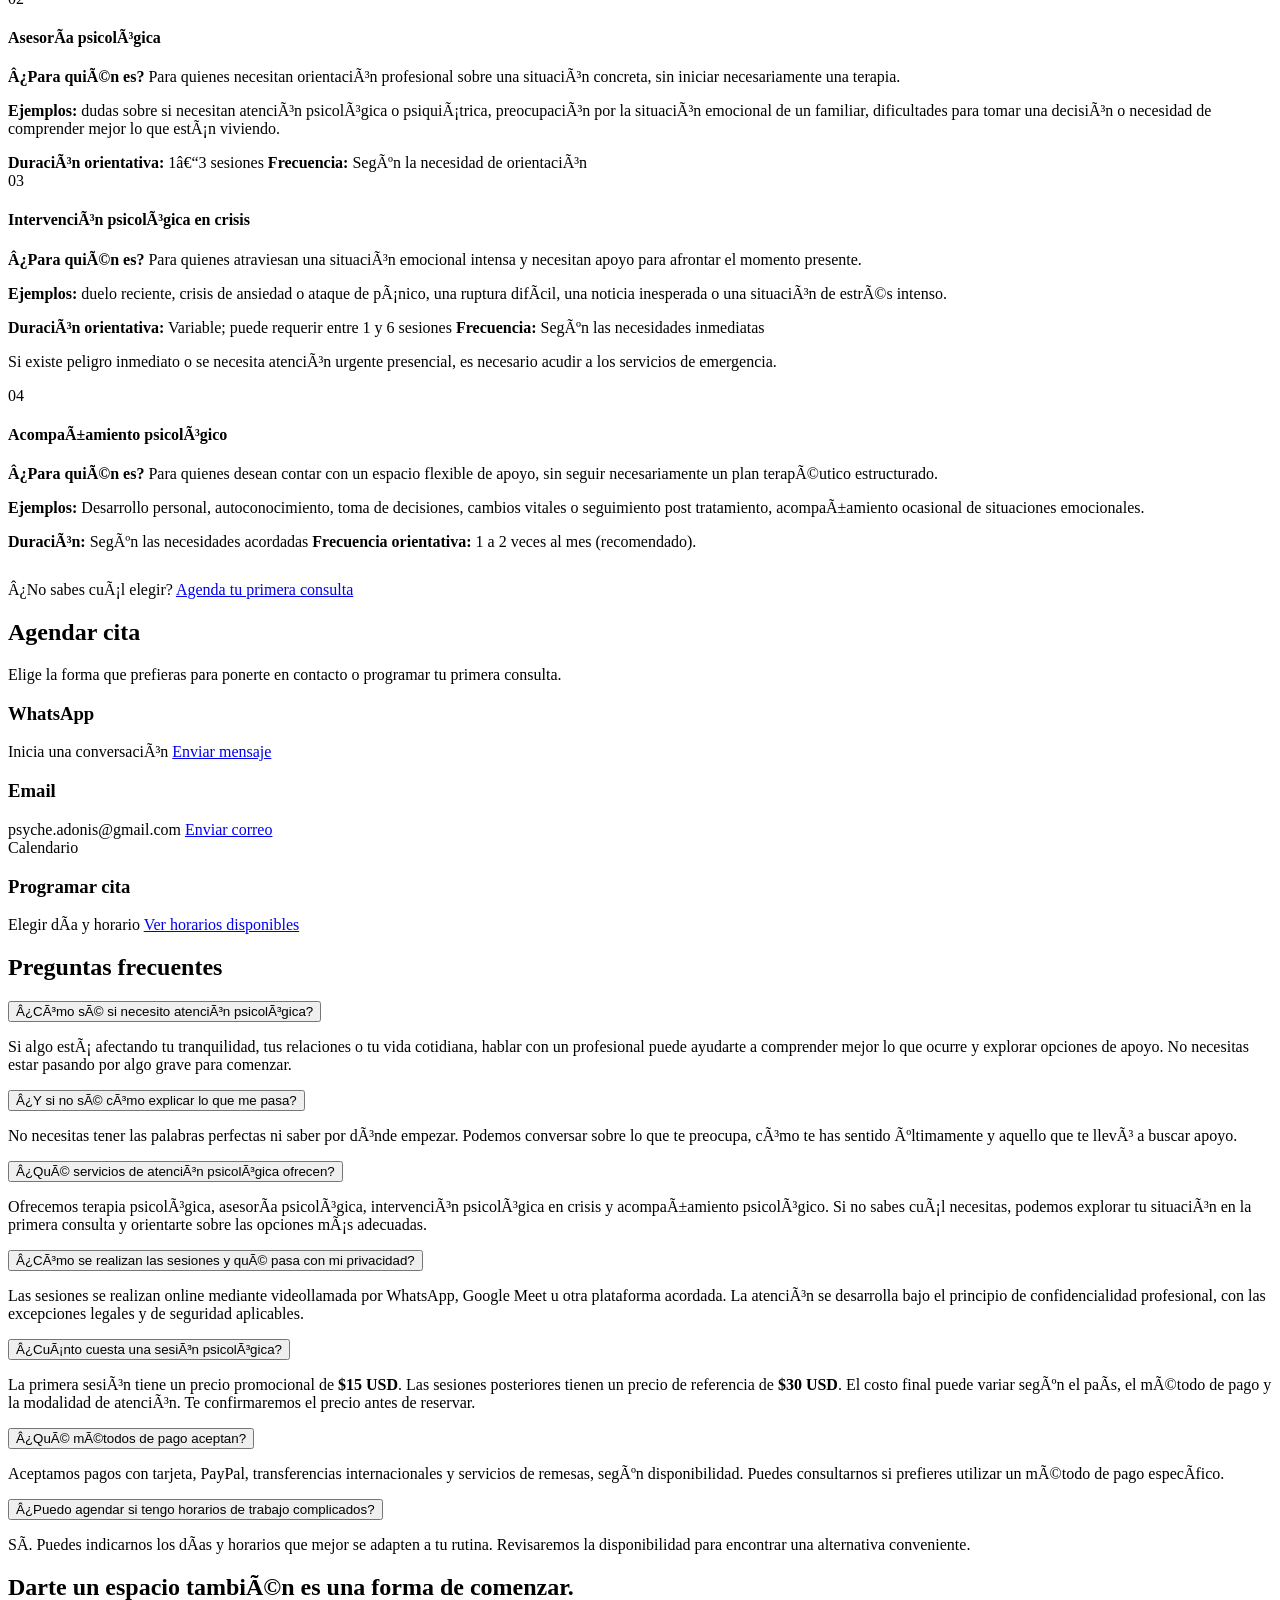
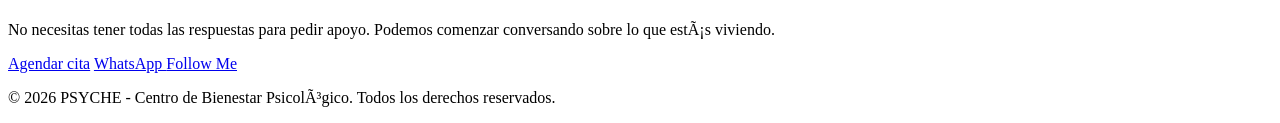
==== commit 8b922bde: "Add pixel google tag y analytics" ====
--- a/index.html
+++ b/index.html
@@ -2,15 +2,13 @@
 <html lang="es">
 <head>
 
-<!-- Google tag (gtag.js) -->
-<script async src="https://www.googletagmanager.com/gtag/js?id=G-E15NHEWZCS"></script>
-<script>
-  window.dataLayer = window.dataLayer || [];
-  function gtag(){dataLayer.push(arguments);}
-  gtag('js', new Date());
-
-  gtag('config', 'G-E15NHEWZCS');
-</script>
+<!-- Google Tag Manager -->
+<script>(function(w,d,s,l,i){w[l]=w[l]||[];w[l].push({'gtm.start':
+new Date().getTime(),event:'gtm.js'});var f=d.getElementsByTagName(s)[0],
+j=d.createElement(s),dl=l!='dataLayer'?'&l='+l:'';j.async=true;j.src=
+'https://www.googletagmanager.com/gtm.js?id='+i+dl;f.parentNode.insertBefore(j,f);
+})(window,document,'script','dataLayer','GTM-NJZ69K7J');</script>
+<!-- End Google Tag Manager -->
 
 
 
@@ -51,6 +49,12 @@
 </head>
 <body>
 
+    <!-- Google Tag Manager (noscript) -->
+<noscript><iframe src="https://www.googletagmanager.com/ns.html?id=GTM-NJZ69K7J"
+height="0" width="0" style="display:none;visibility:hidden"></iframe></noscript>
+<!-- End Google Tag Manager (noscript) -->
+ 
+
     <!-- Botón Flotante de WhatsApp  -->
 
 <a href="https://api.whatsapp.com/send/?phone=50362631168&text=%C2%A1Hola%21%20%F0%9F%91%8B%20Vi%20la%20p%C3%A1gina%20web%20de%20tu%20consultorio%20y%20me%20gustar%C3%ADa%20agendar%20una%20sesi%C3%B3n%20psicol%C3%B3gica.%20%F0%9F%92%9A&type=phone_number&app_absent=0" class="whatsapp-float" aria-label="Contactar por WhatsApp" target="_blank" rel="noopener noreferrer">
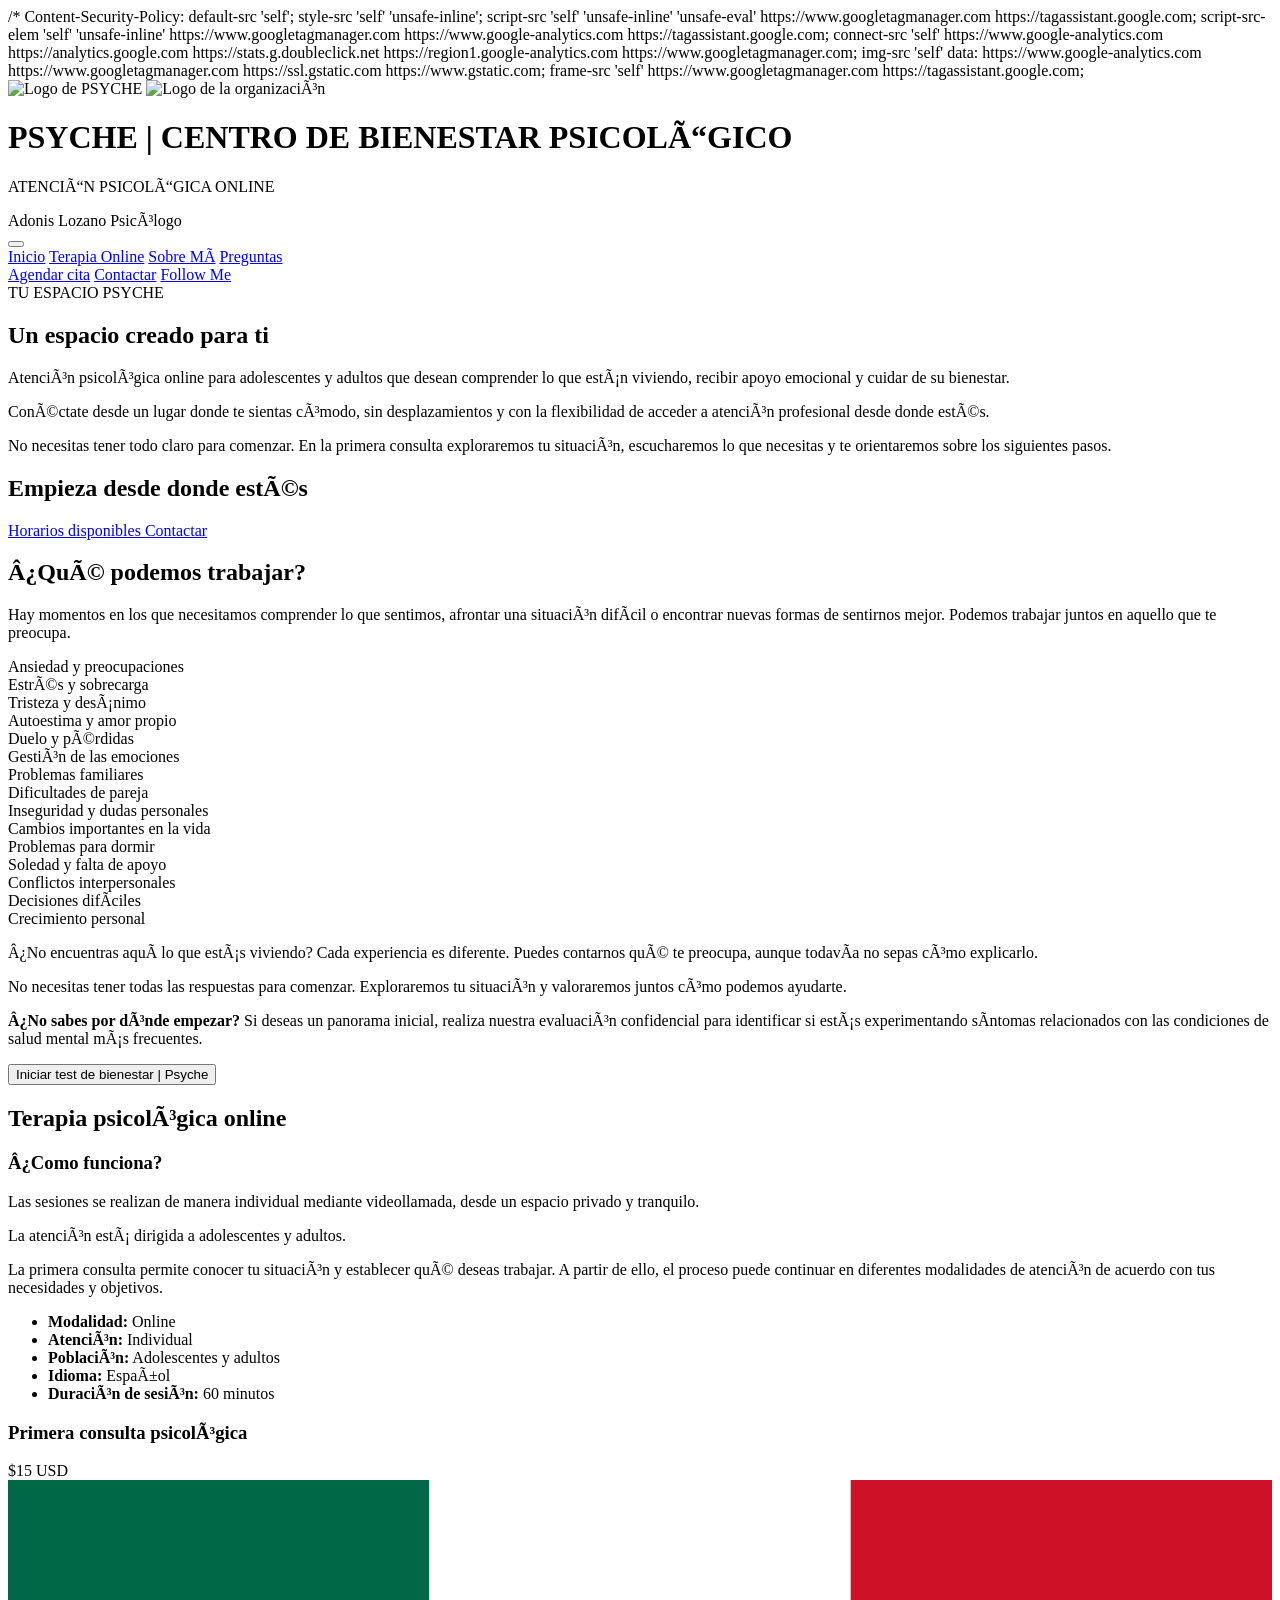
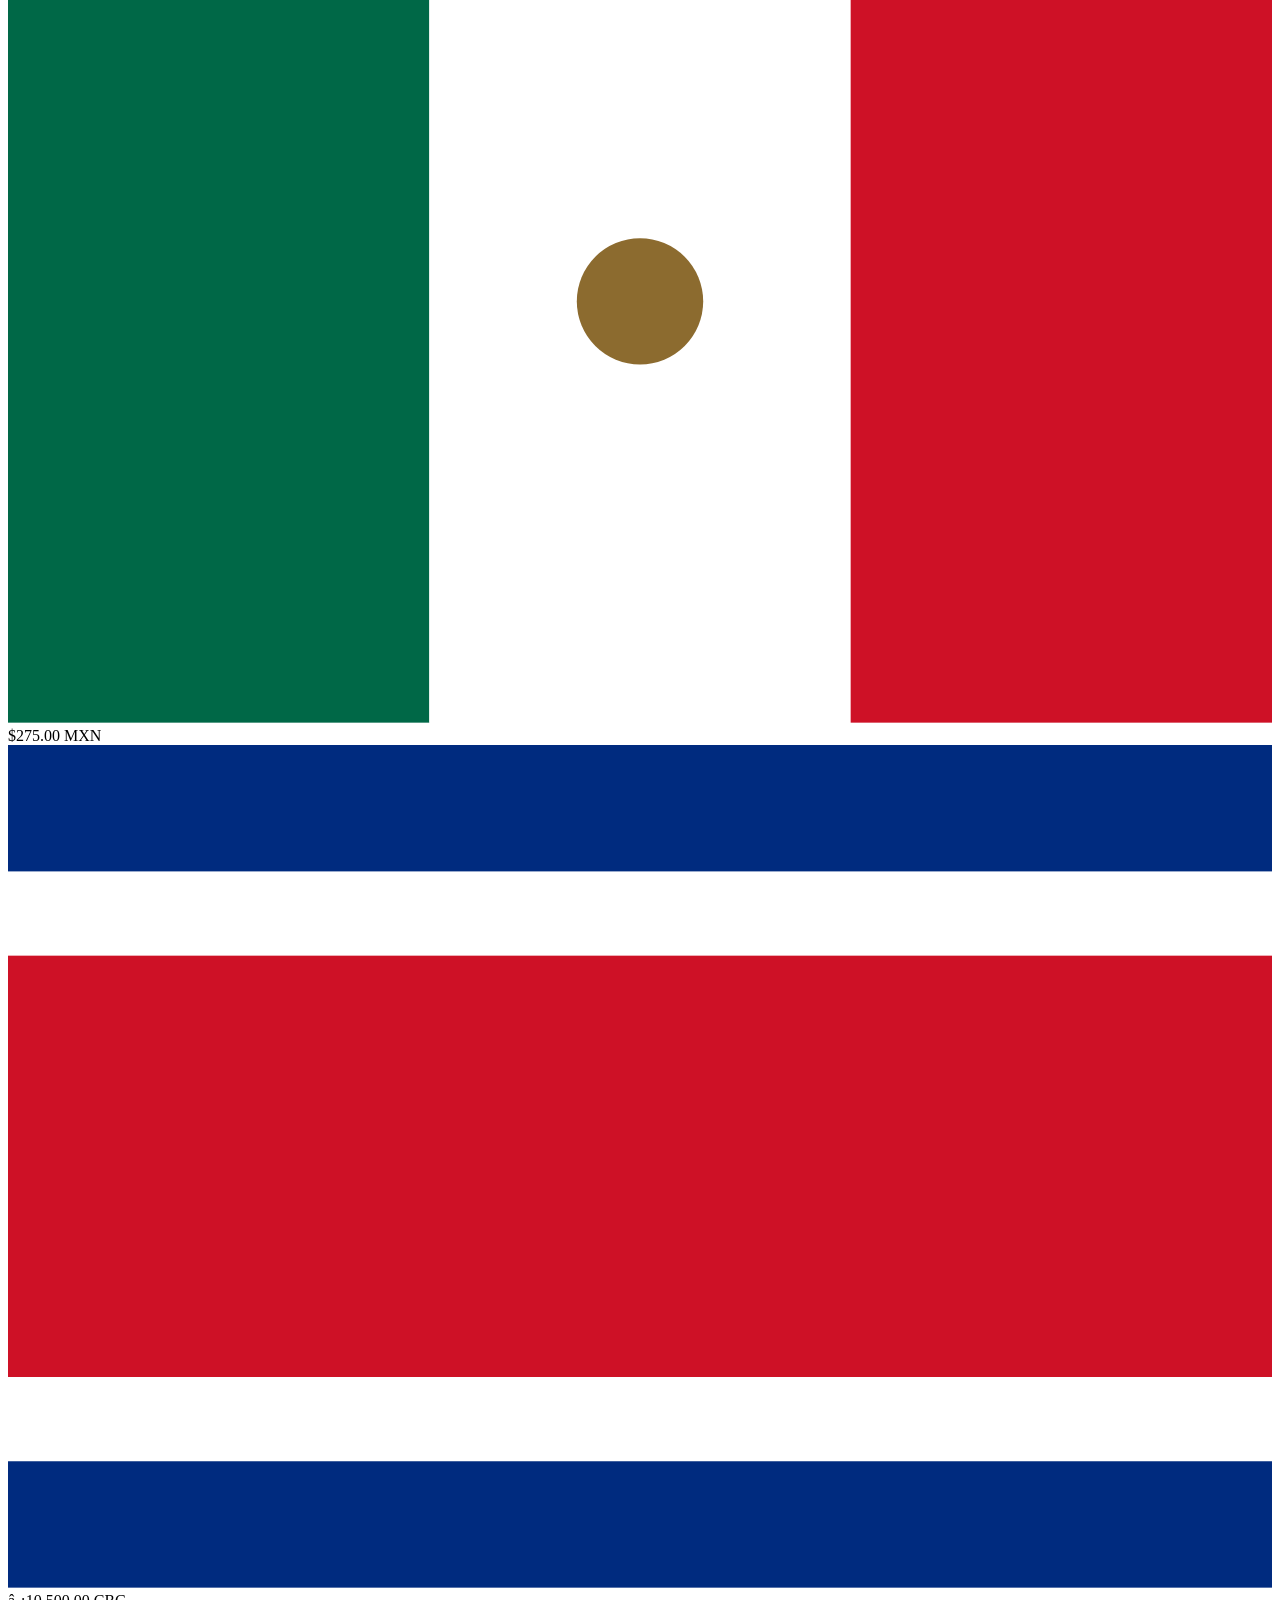
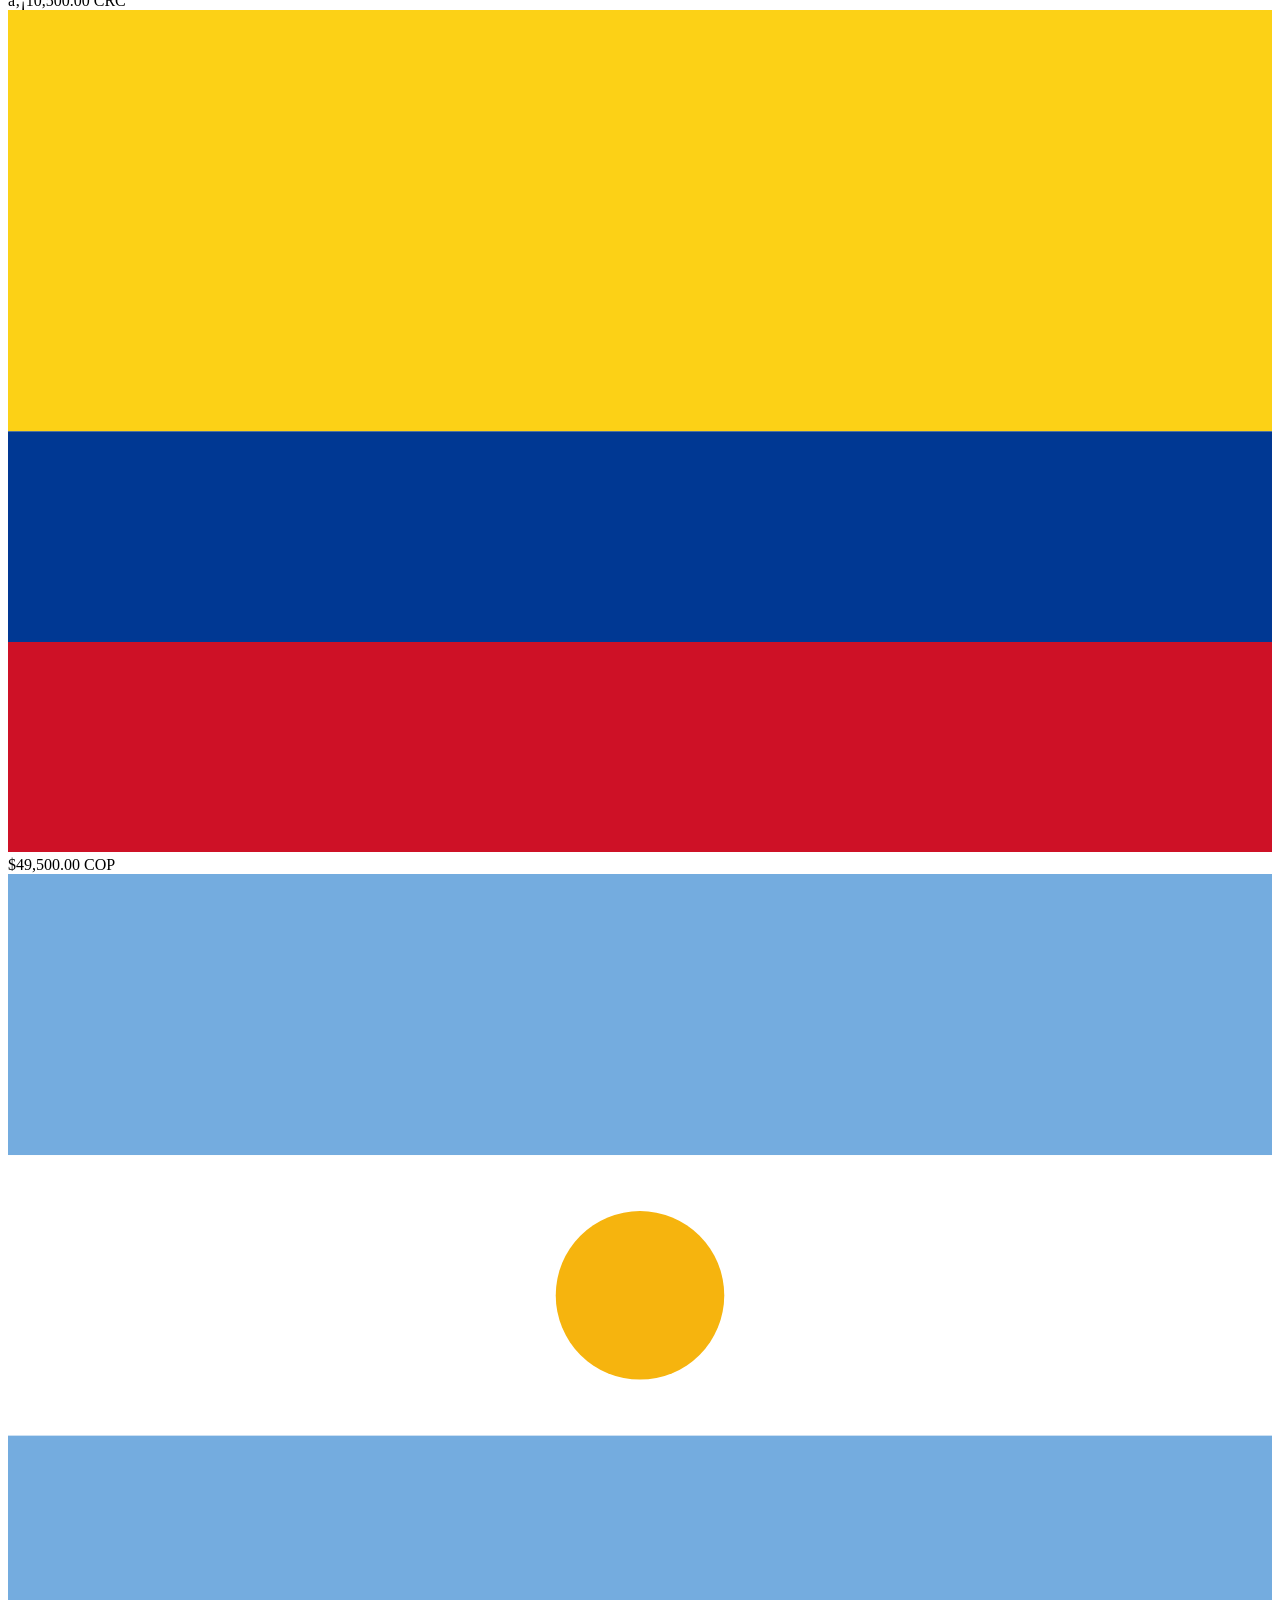
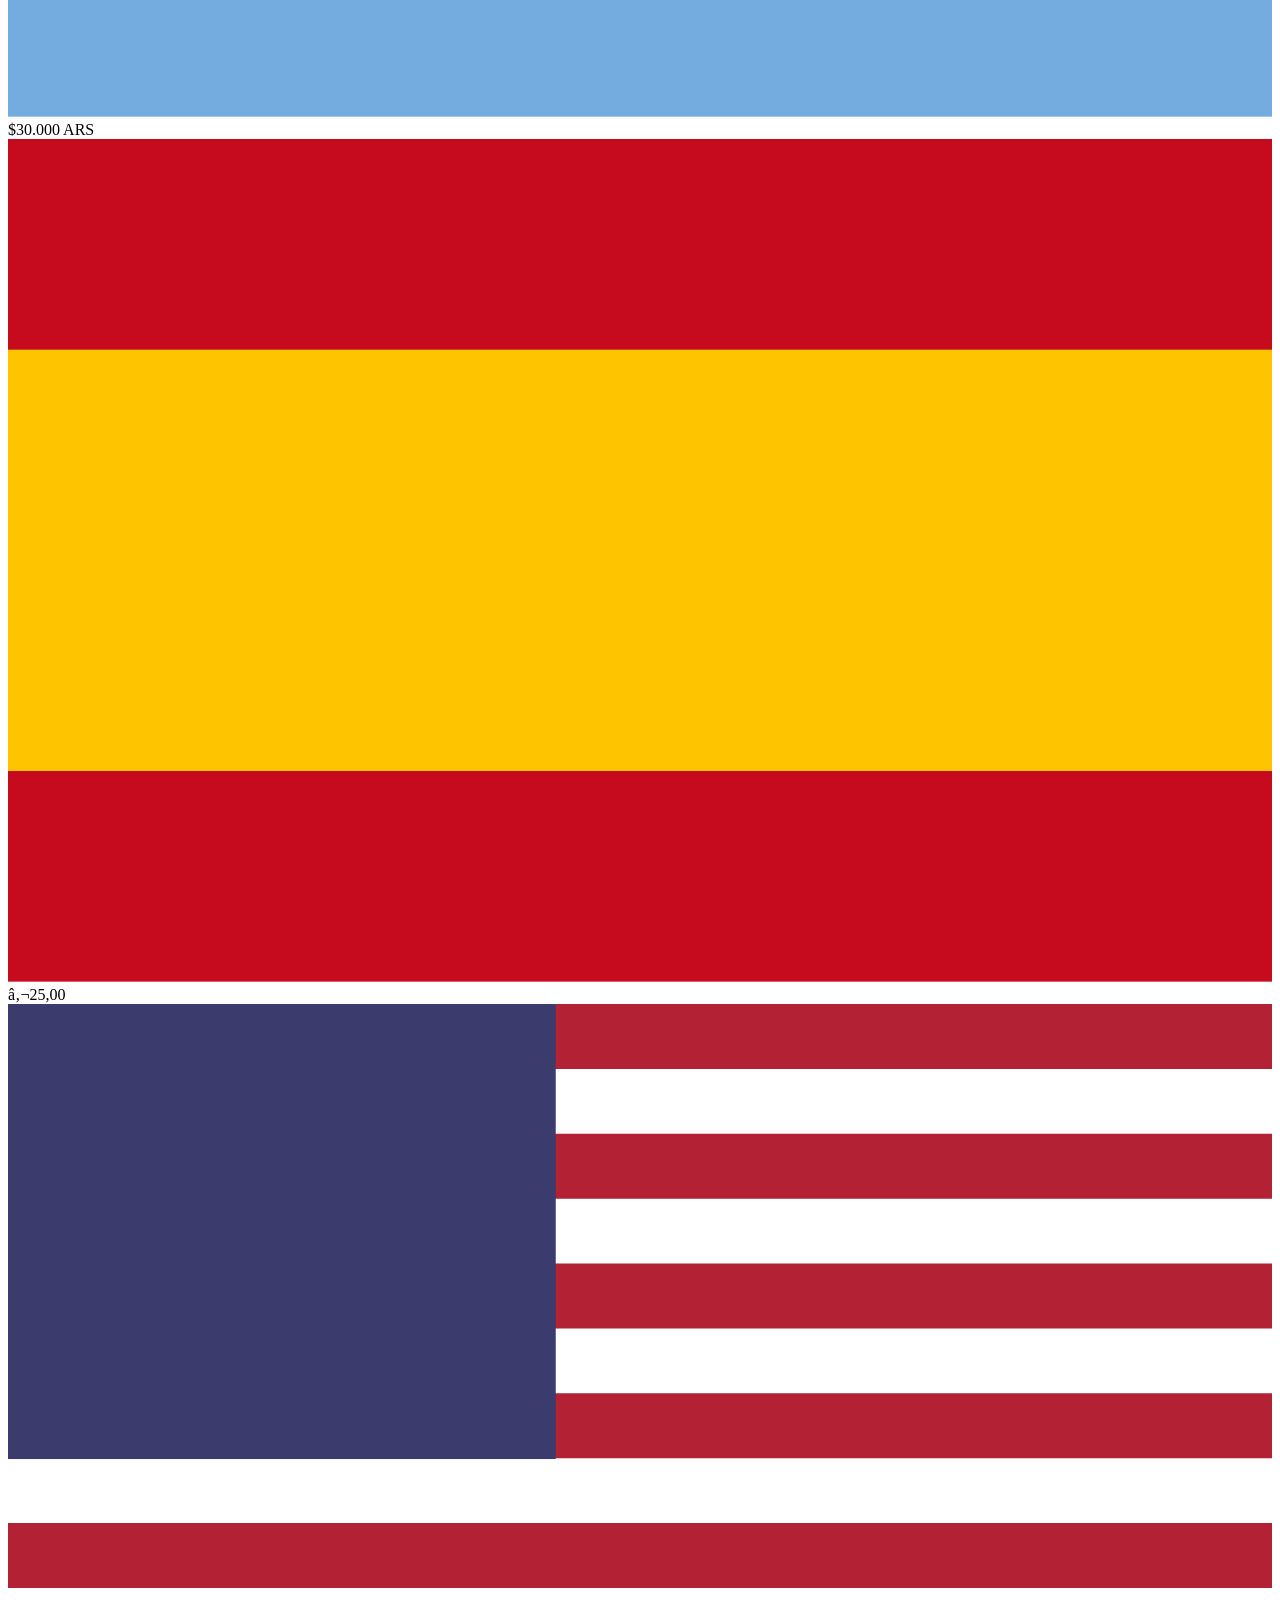
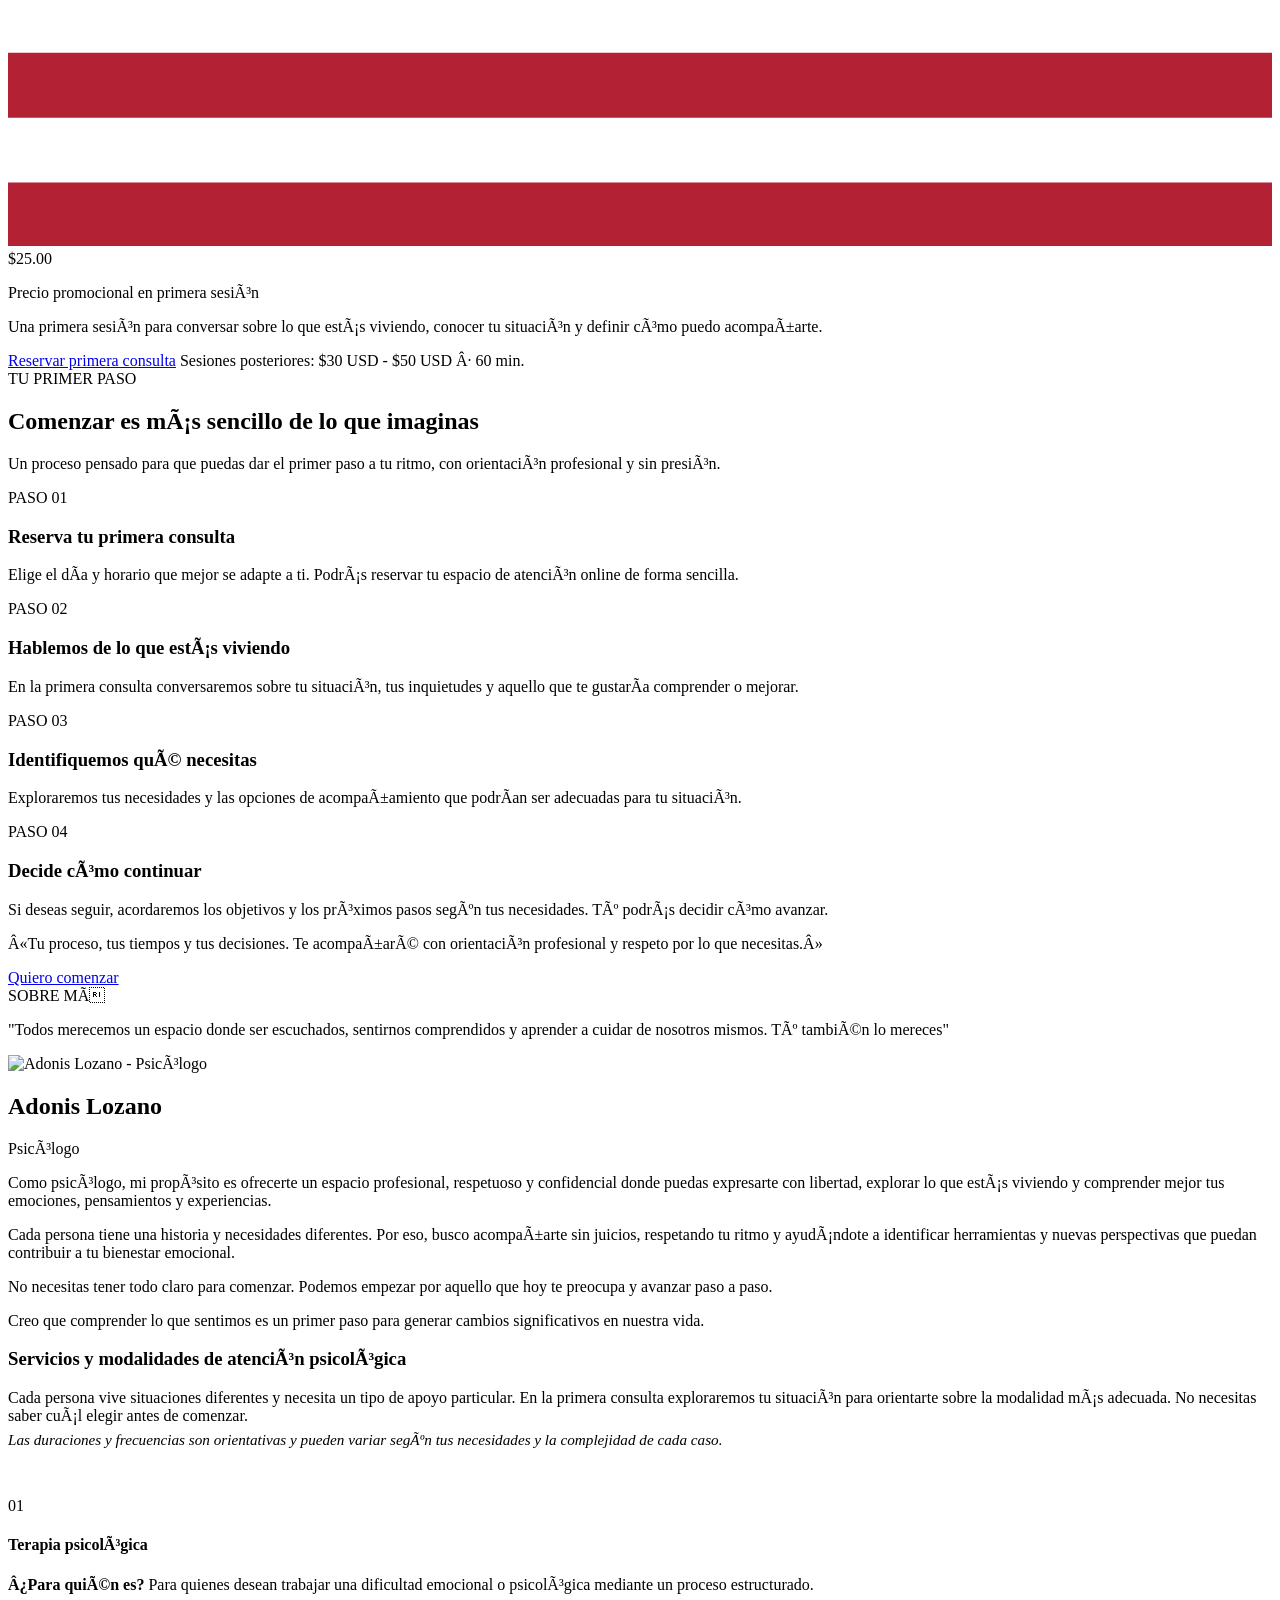
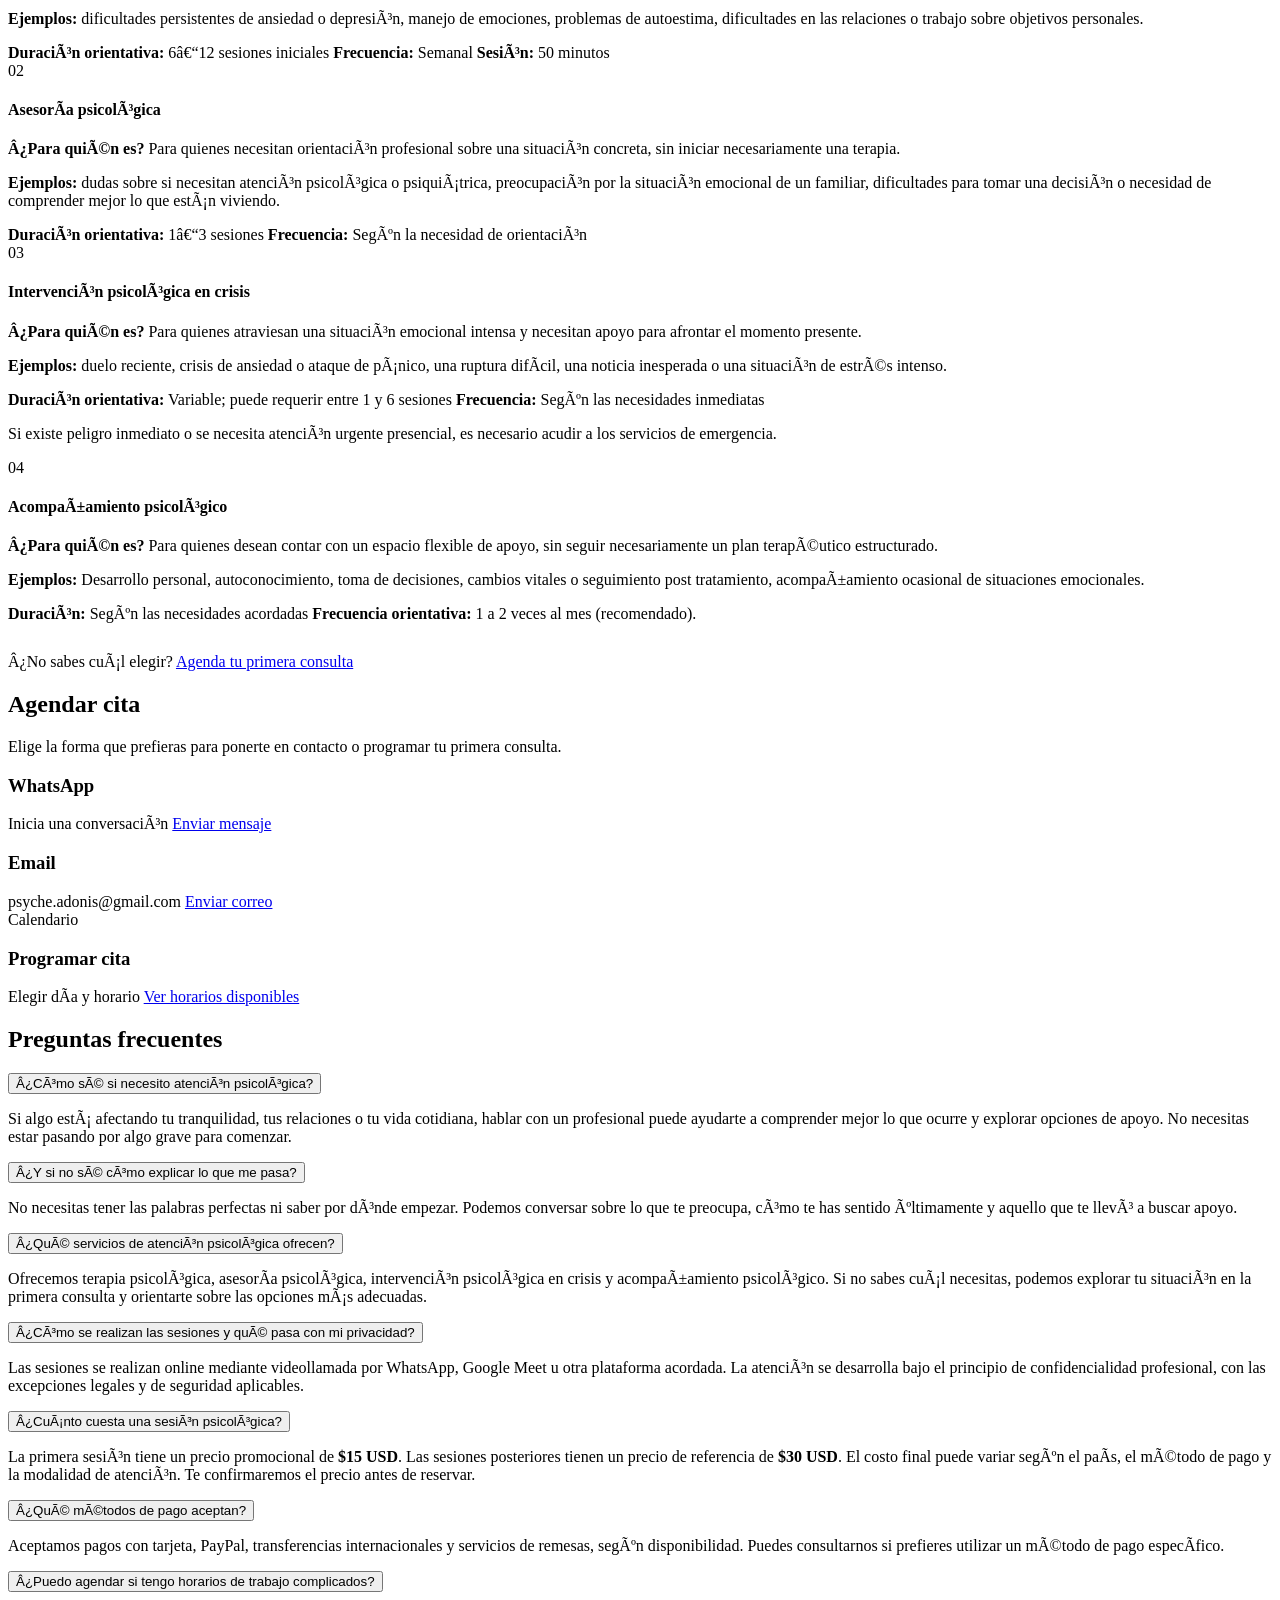
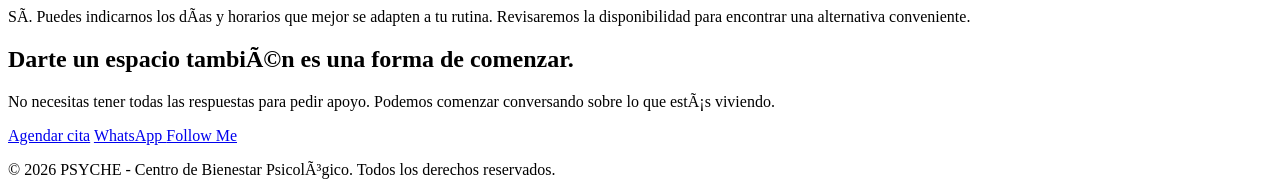
==== commit c2932ec9: "Agregue nueva regla para CSP" ====
--- a/index.html
+++ b/index.html
@@ -1,6 +1,11 @@
 <!DOCTYPE html>
 <html lang="es">
 <head>
+
+    <!-- Regla para CSP de google tag para que no de error a direccionar a los enlaces en los botones -->
+/*
+  Content-Security-Policy: default-src 'self'; style-src 'self' 'unsafe-inline'; script-src 'self' 'unsafe-inline' 'unsafe-eval' https://www.googletagmanager.com https://tagassistant.google.com; script-src-elem 'self' 'unsafe-inline' https://www.googletagmanager.com https://www.google-analytics.com https://tagassistant.google.com; connect-src 'self' https://www.google-analytics.com https://analytics.google.com https://stats.g.doubleclick.net https://region1.google-analytics.com https://www.googletagmanager.com; img-src 'self' data: https://www.google-analytics.com https://www.googletagmanager.com https://ssl.gstatic.com https://www.gstatic.com; frame-src 'self' https://www.googletagmanager.com https://tagassistant.google.com;
+
 
 <!-- Google Tag Manager -->
 <script>(function(w,d,s,l,i){w[l]=w[l]||[];w[l].push({'gtm.start':
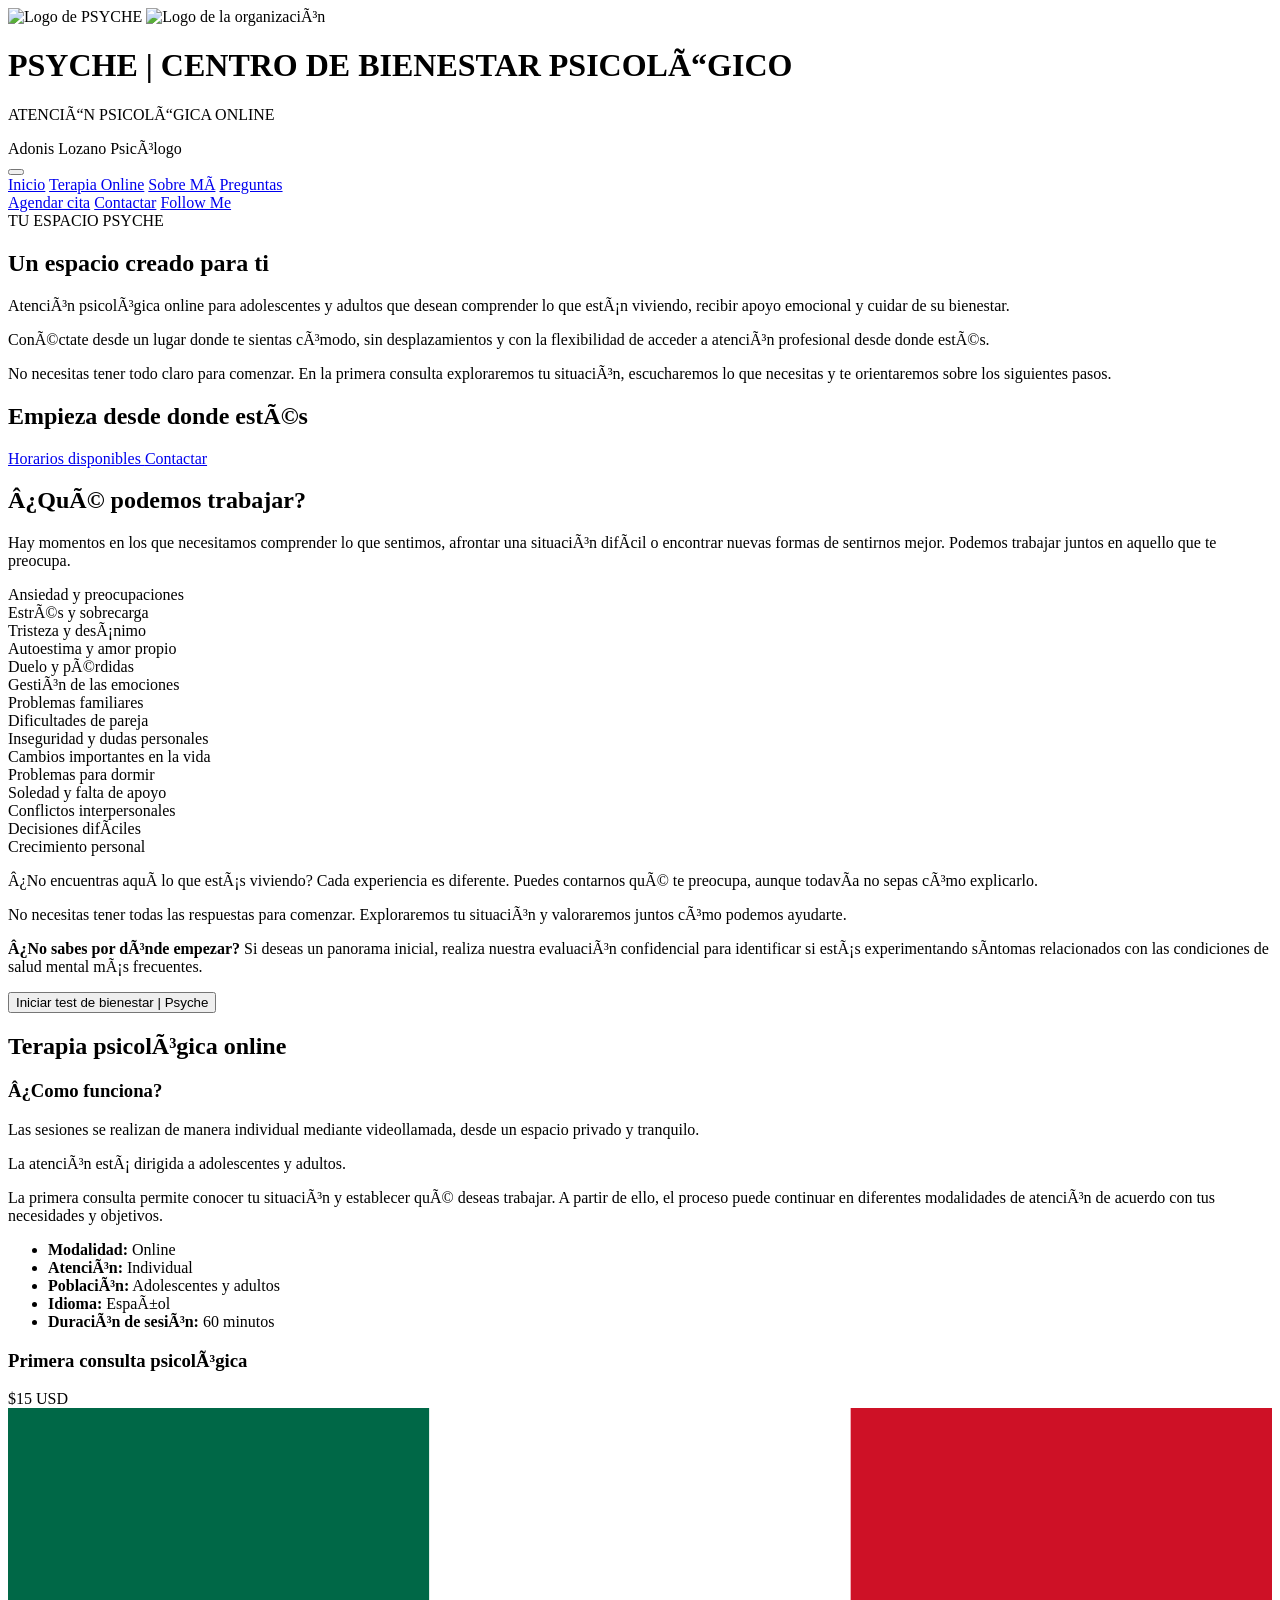
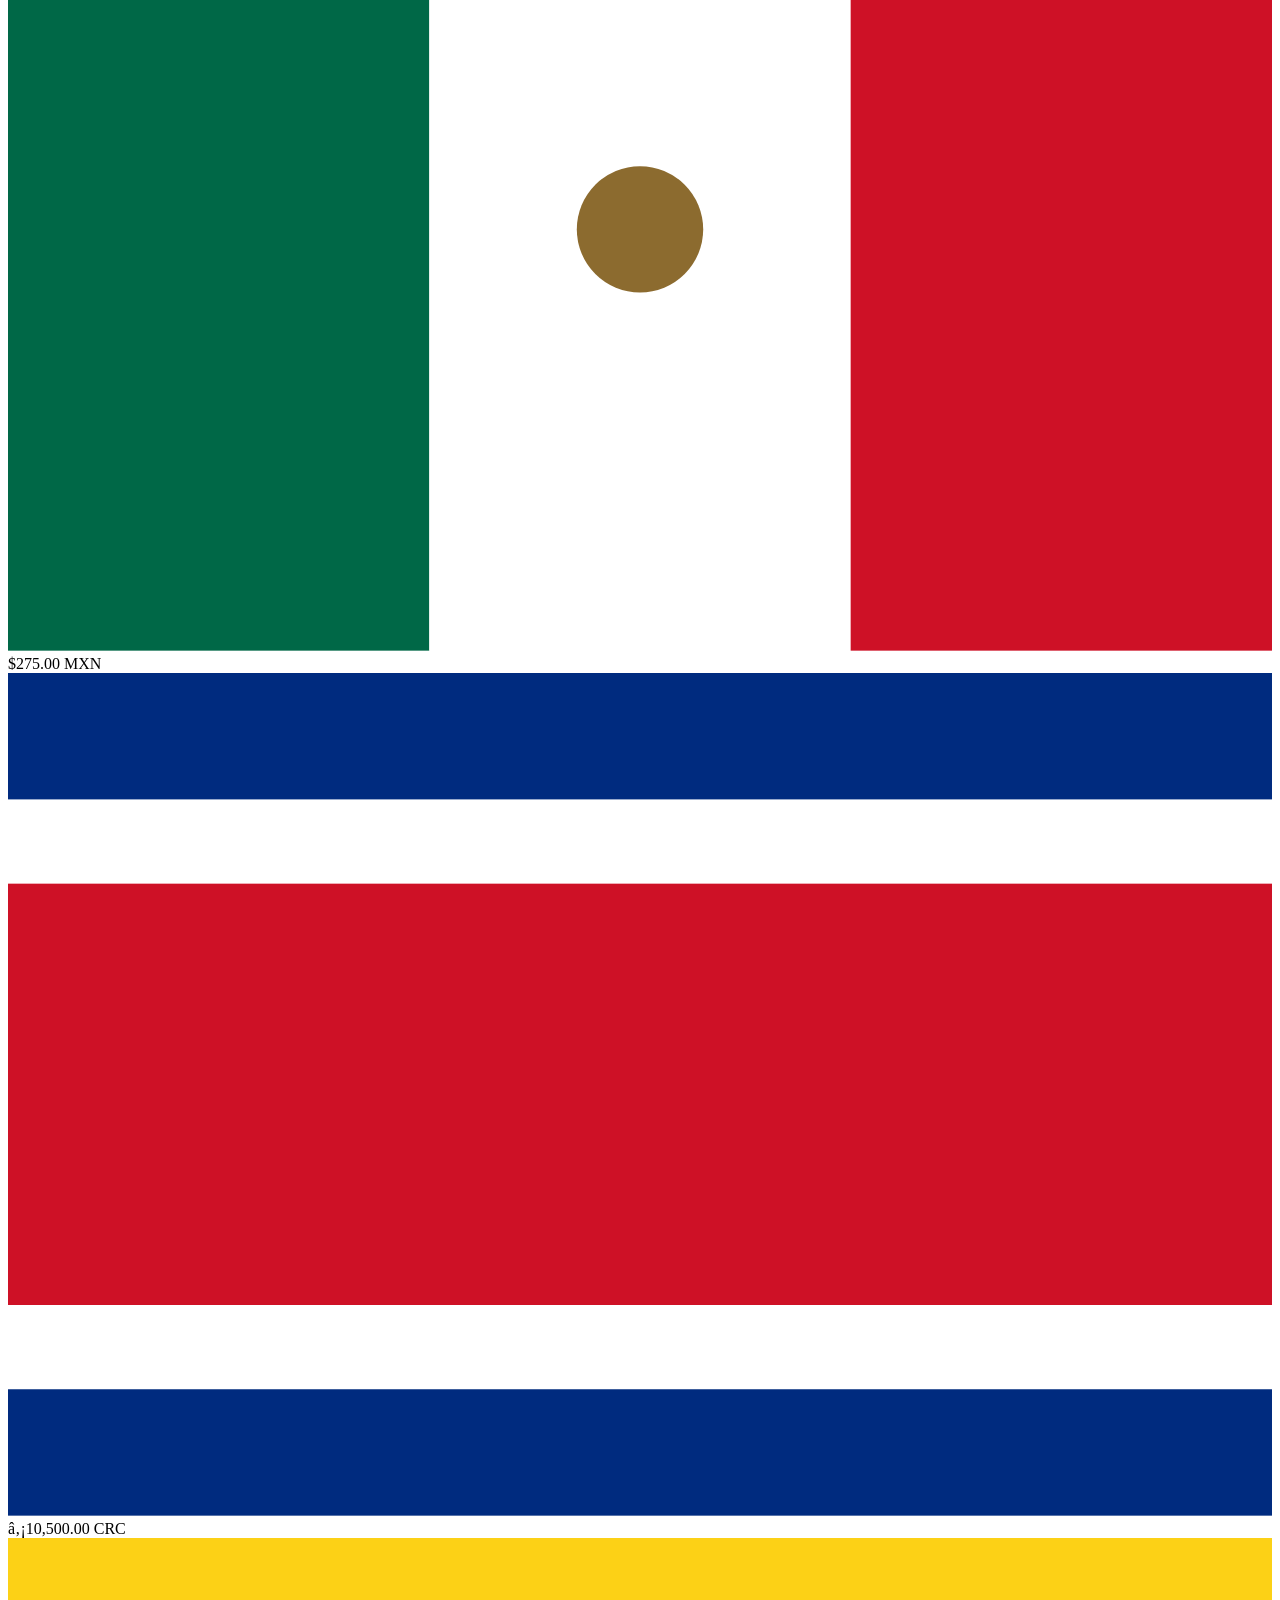
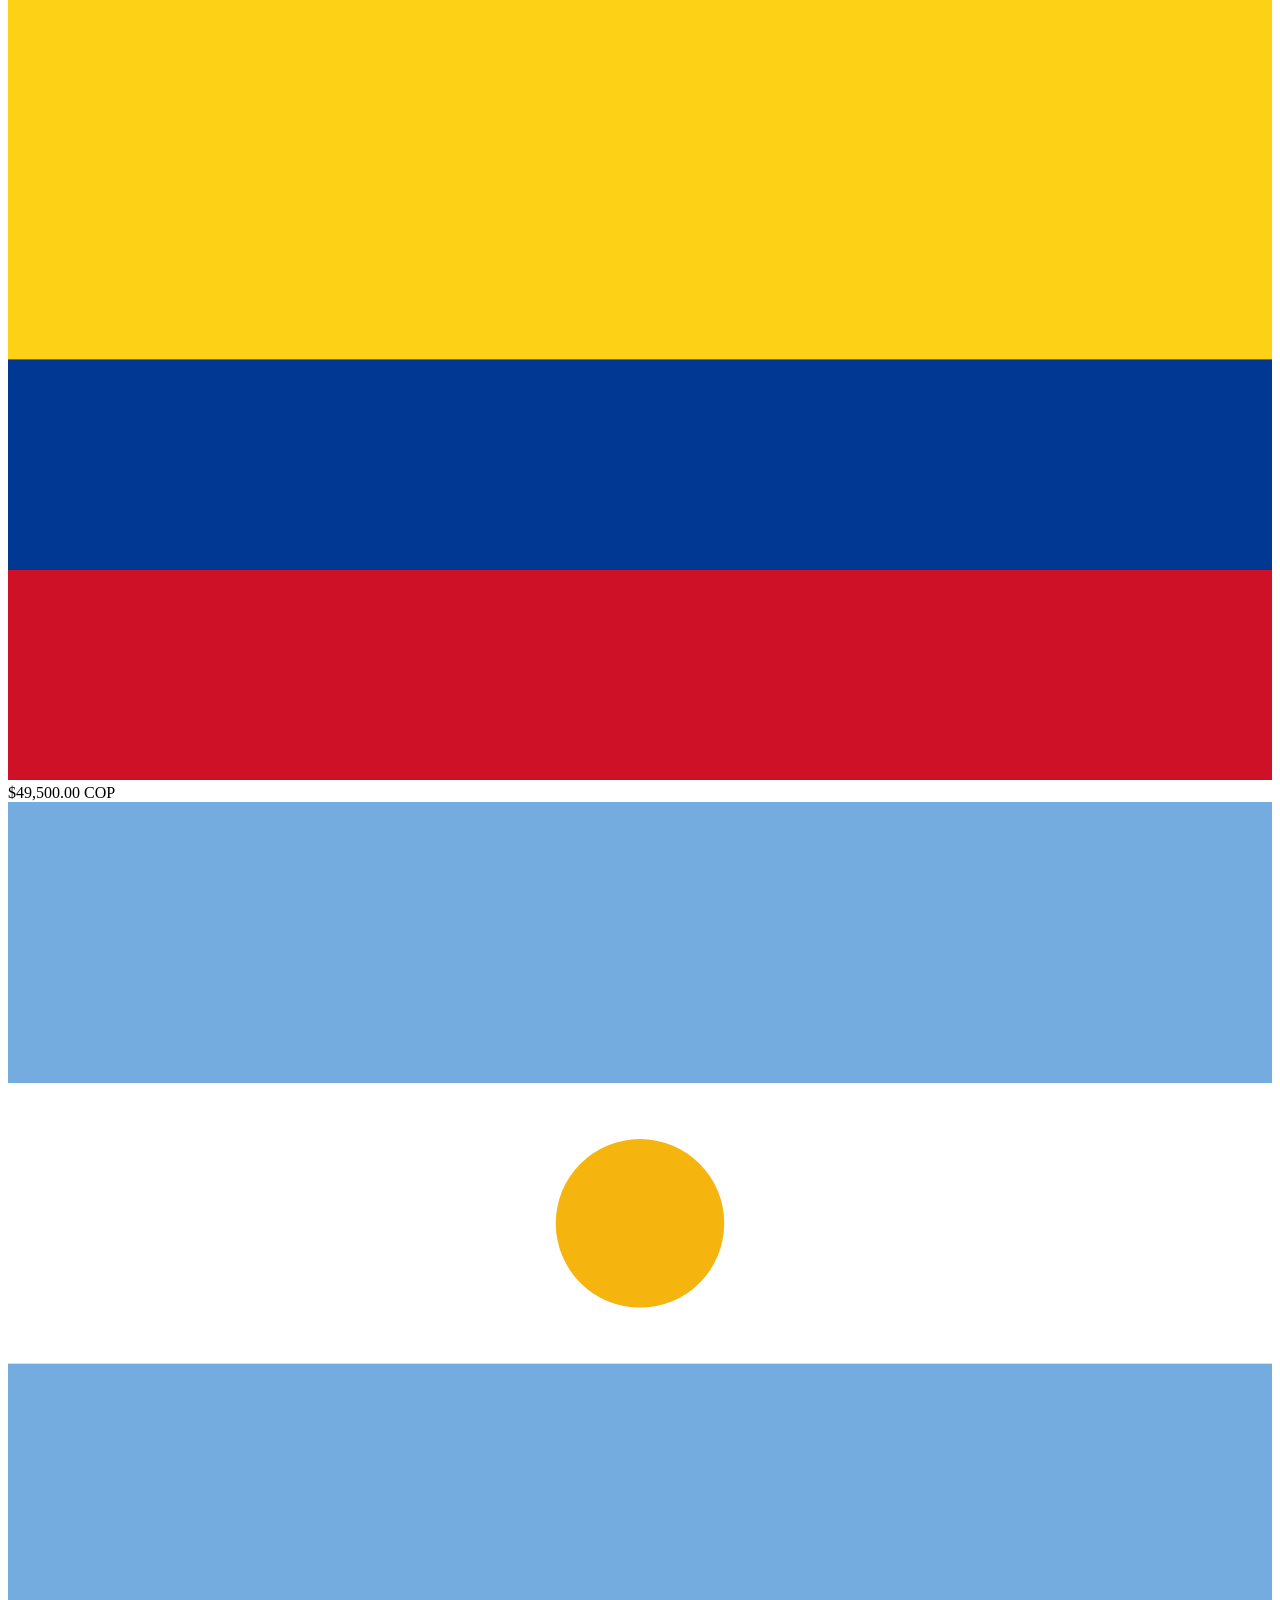
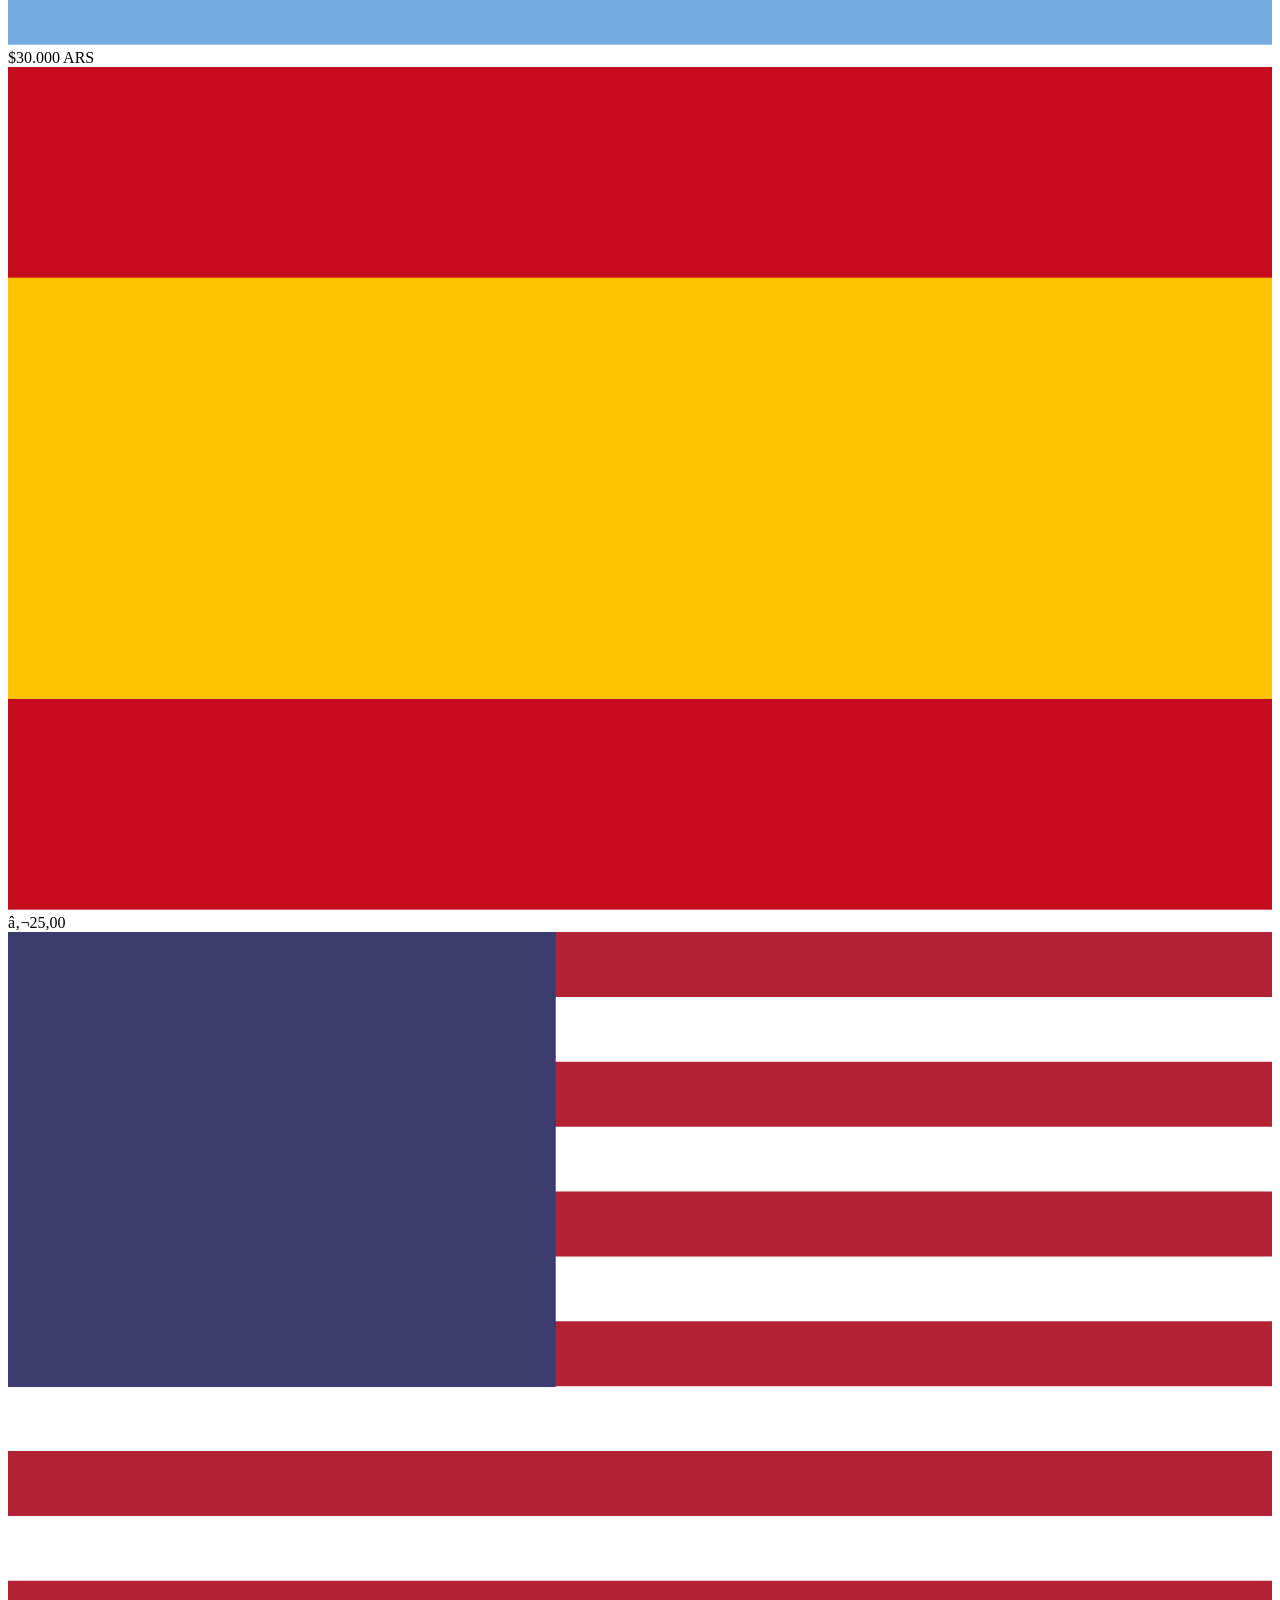
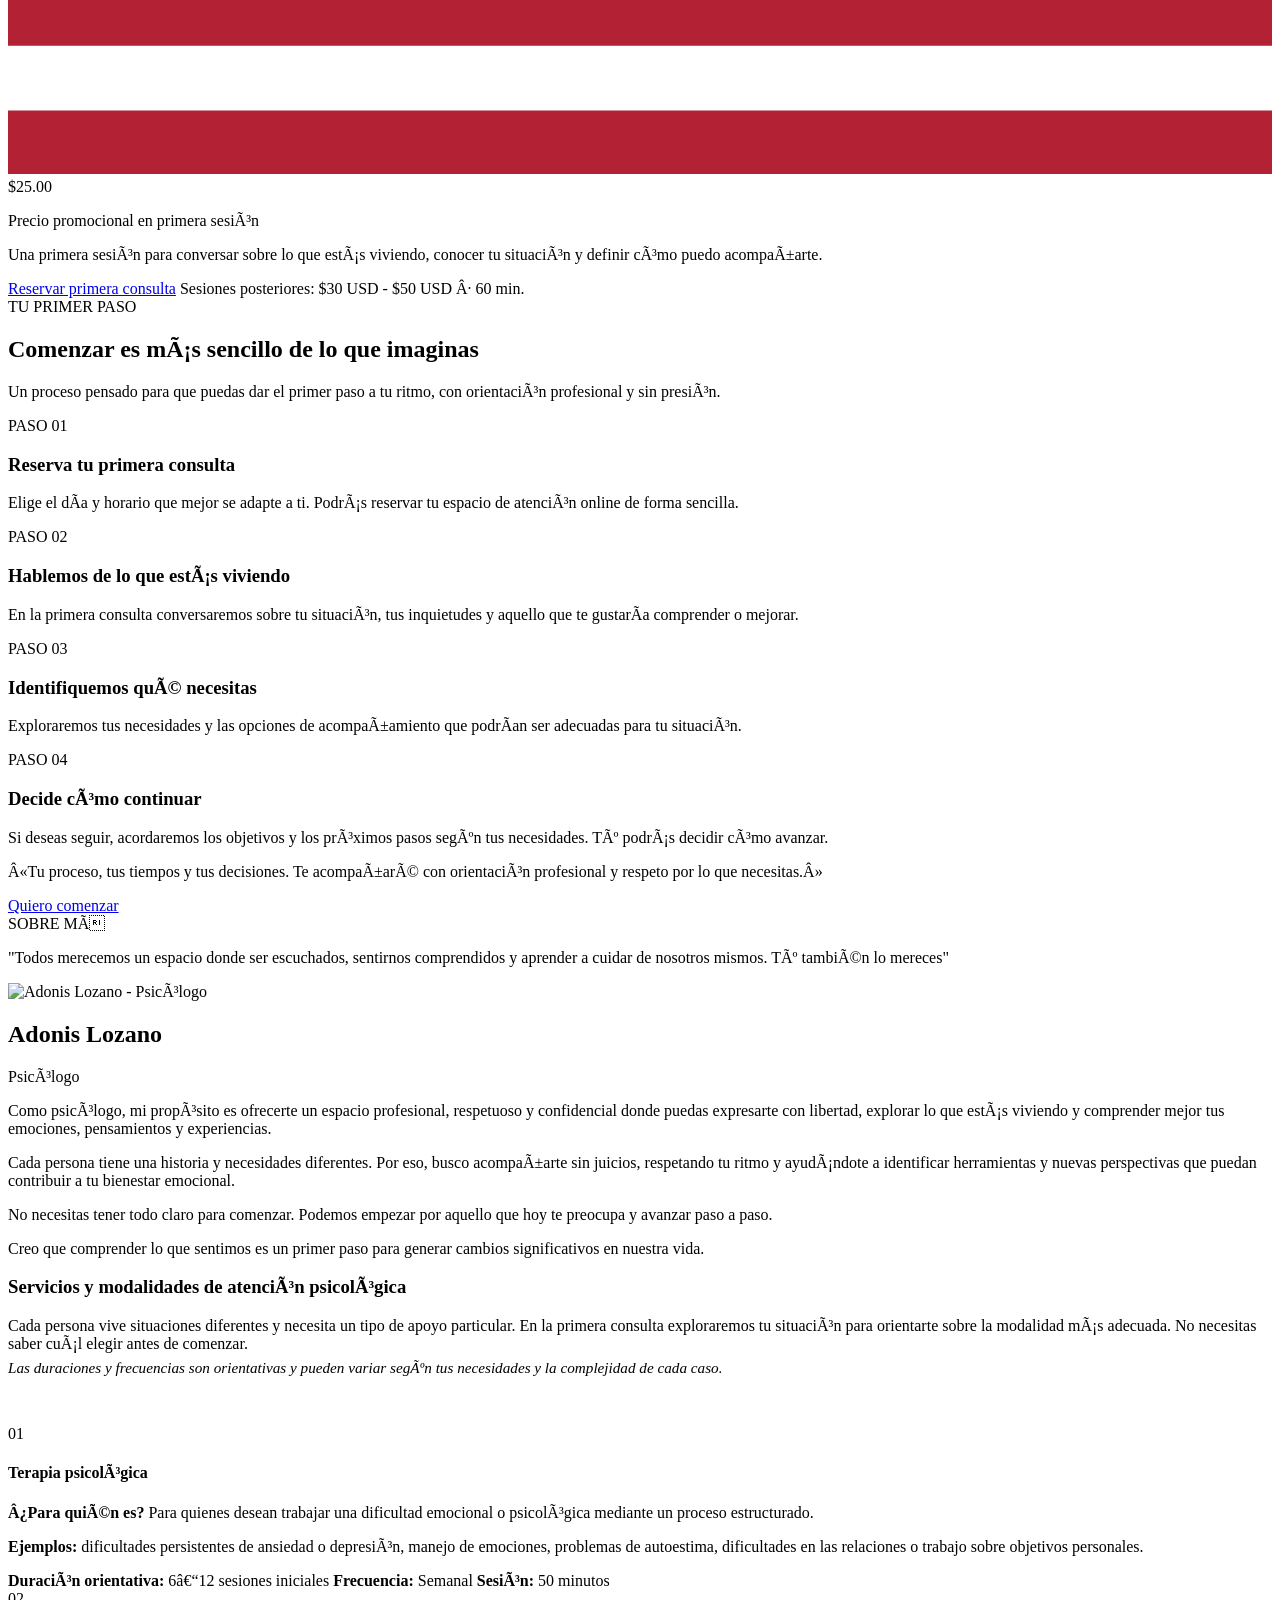
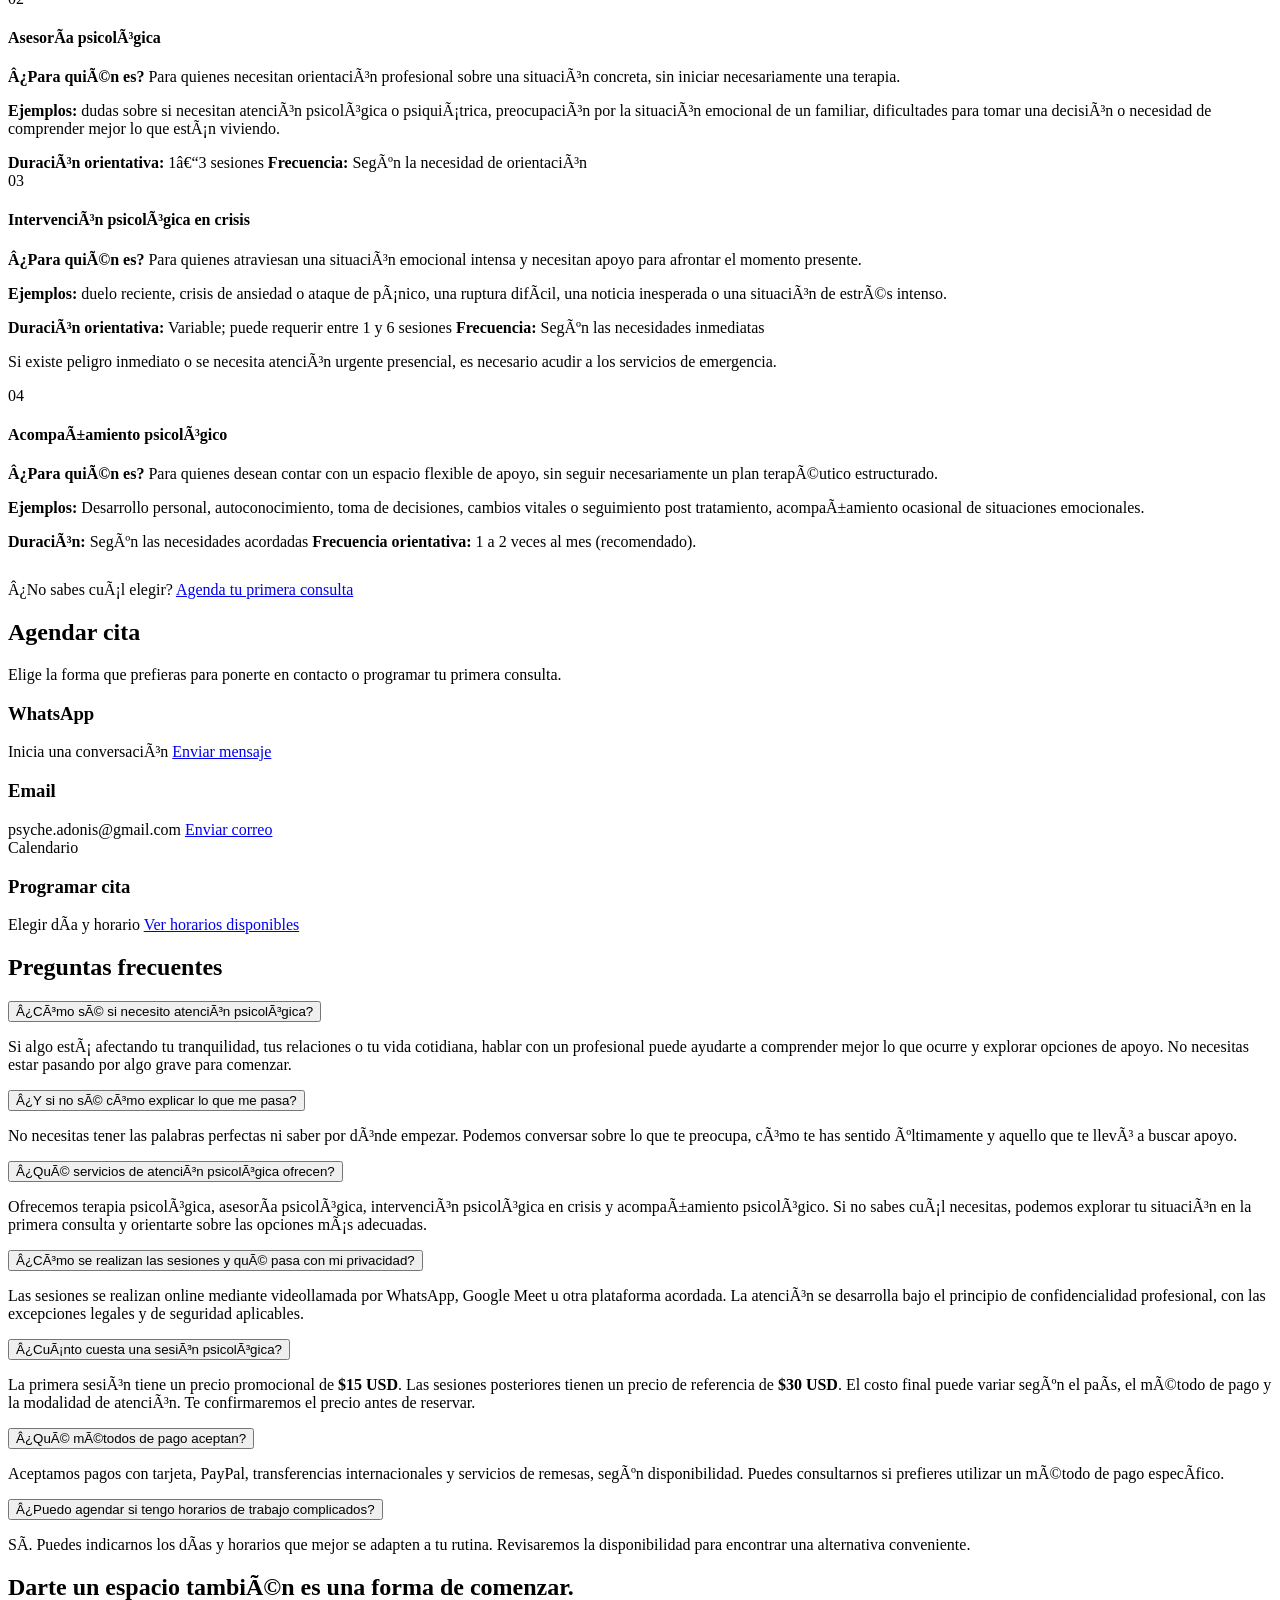
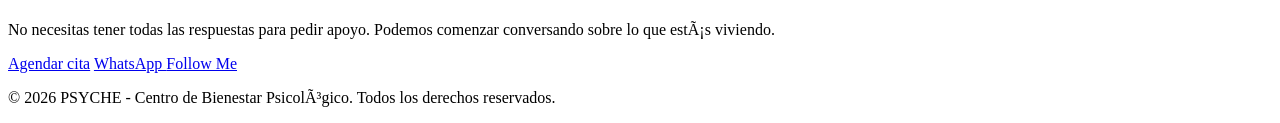
==== commit e88bb00a: "Correccion headers" ====
--- a/index.html
+++ b/index.html
@@ -1,10 +1,6 @@
 <!DOCTYPE html>
 <html lang="es">
 <head>
-
-    <!-- Regla para CSP de google tag para que no de error a direccionar a los enlaces en los botones -->
-/*
-  Content-Security-Policy: default-src 'self'; style-src 'self' 'unsafe-inline'; script-src 'self' 'unsafe-inline' 'unsafe-eval' https://www.googletagmanager.com https://tagassistant.google.com; script-src-elem 'self' 'unsafe-inline' https://www.googletagmanager.com https://www.google-analytics.com https://tagassistant.google.com; connect-src 'self' https://www.google-analytics.com https://analytics.google.com https://stats.g.doubleclick.net https://region1.google-analytics.com https://www.googletagmanager.com; img-src 'self' data: https://www.google-analytics.com https://www.googletagmanager.com https://ssl.gstatic.com https://www.gstatic.com; frame-src 'self' https://www.googletagmanager.com https://tagassistant.google.com;
 
 
 <!-- Google Tag Manager -->
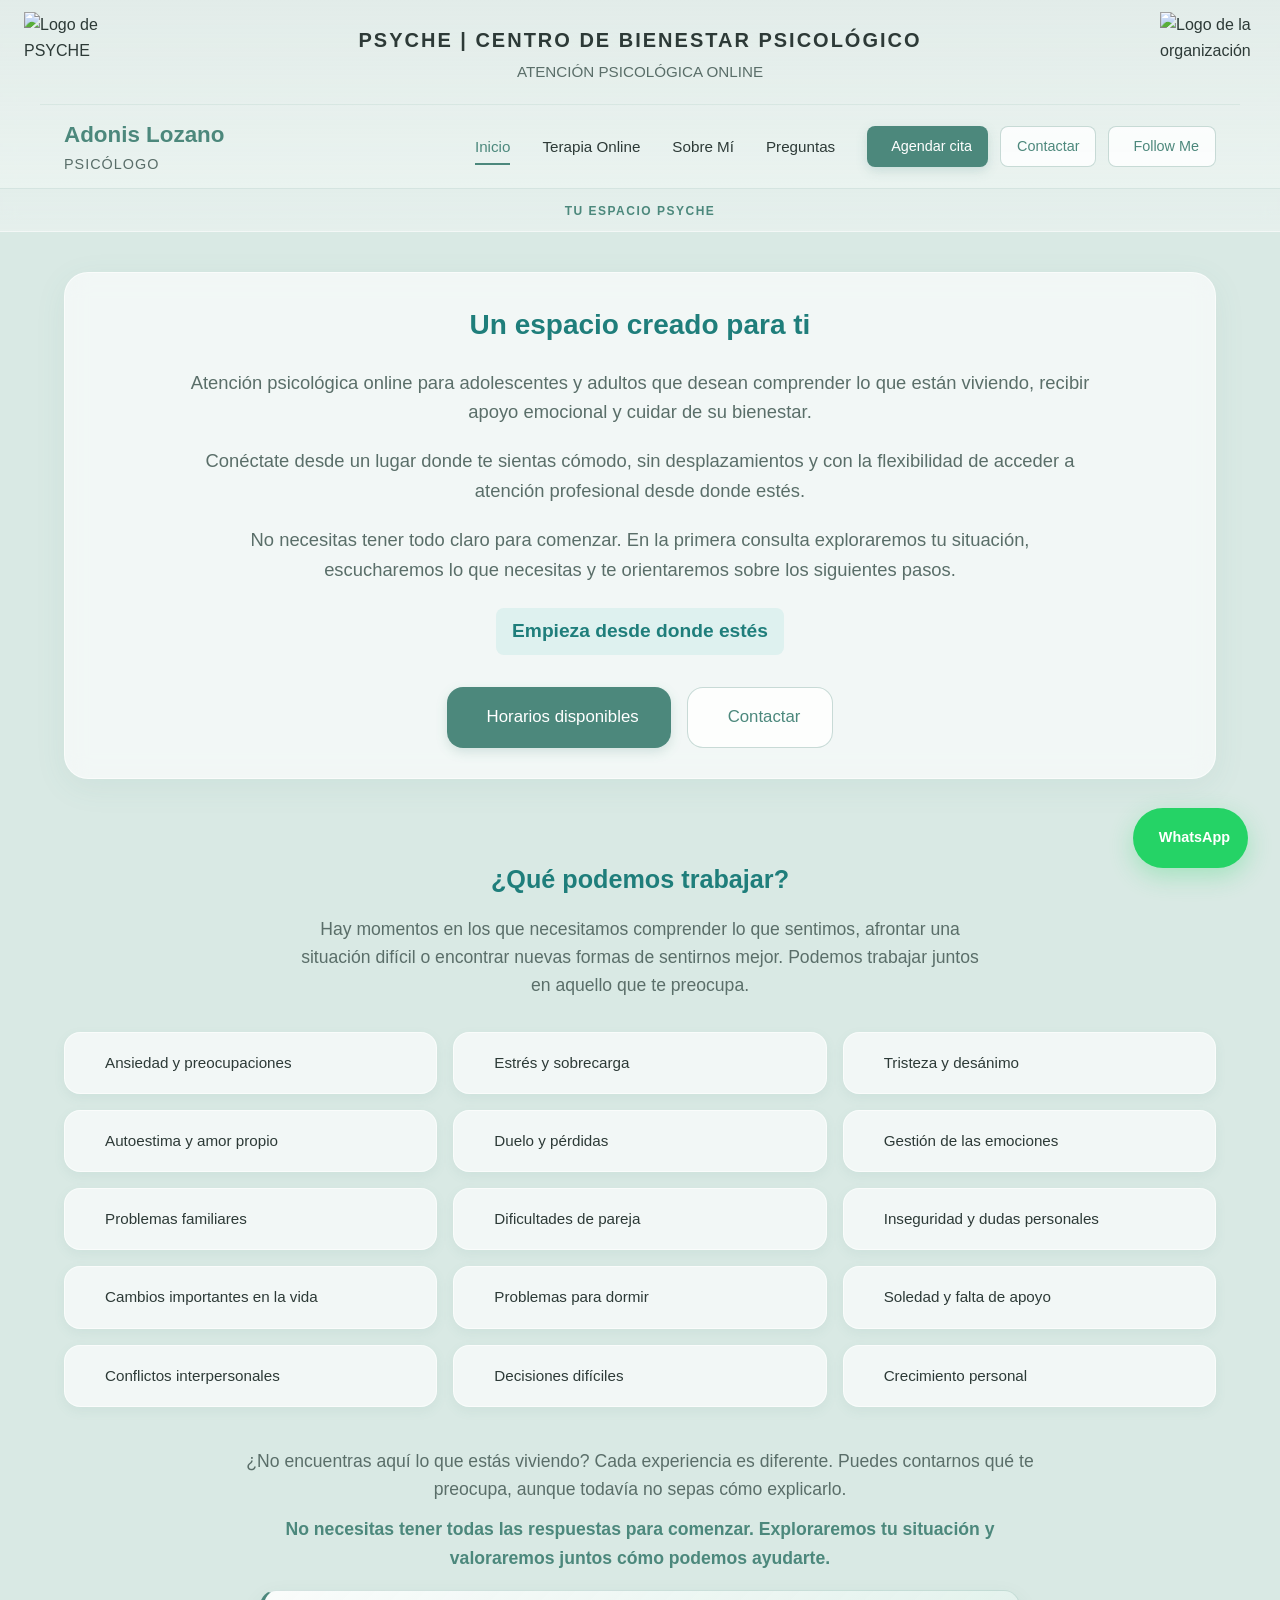
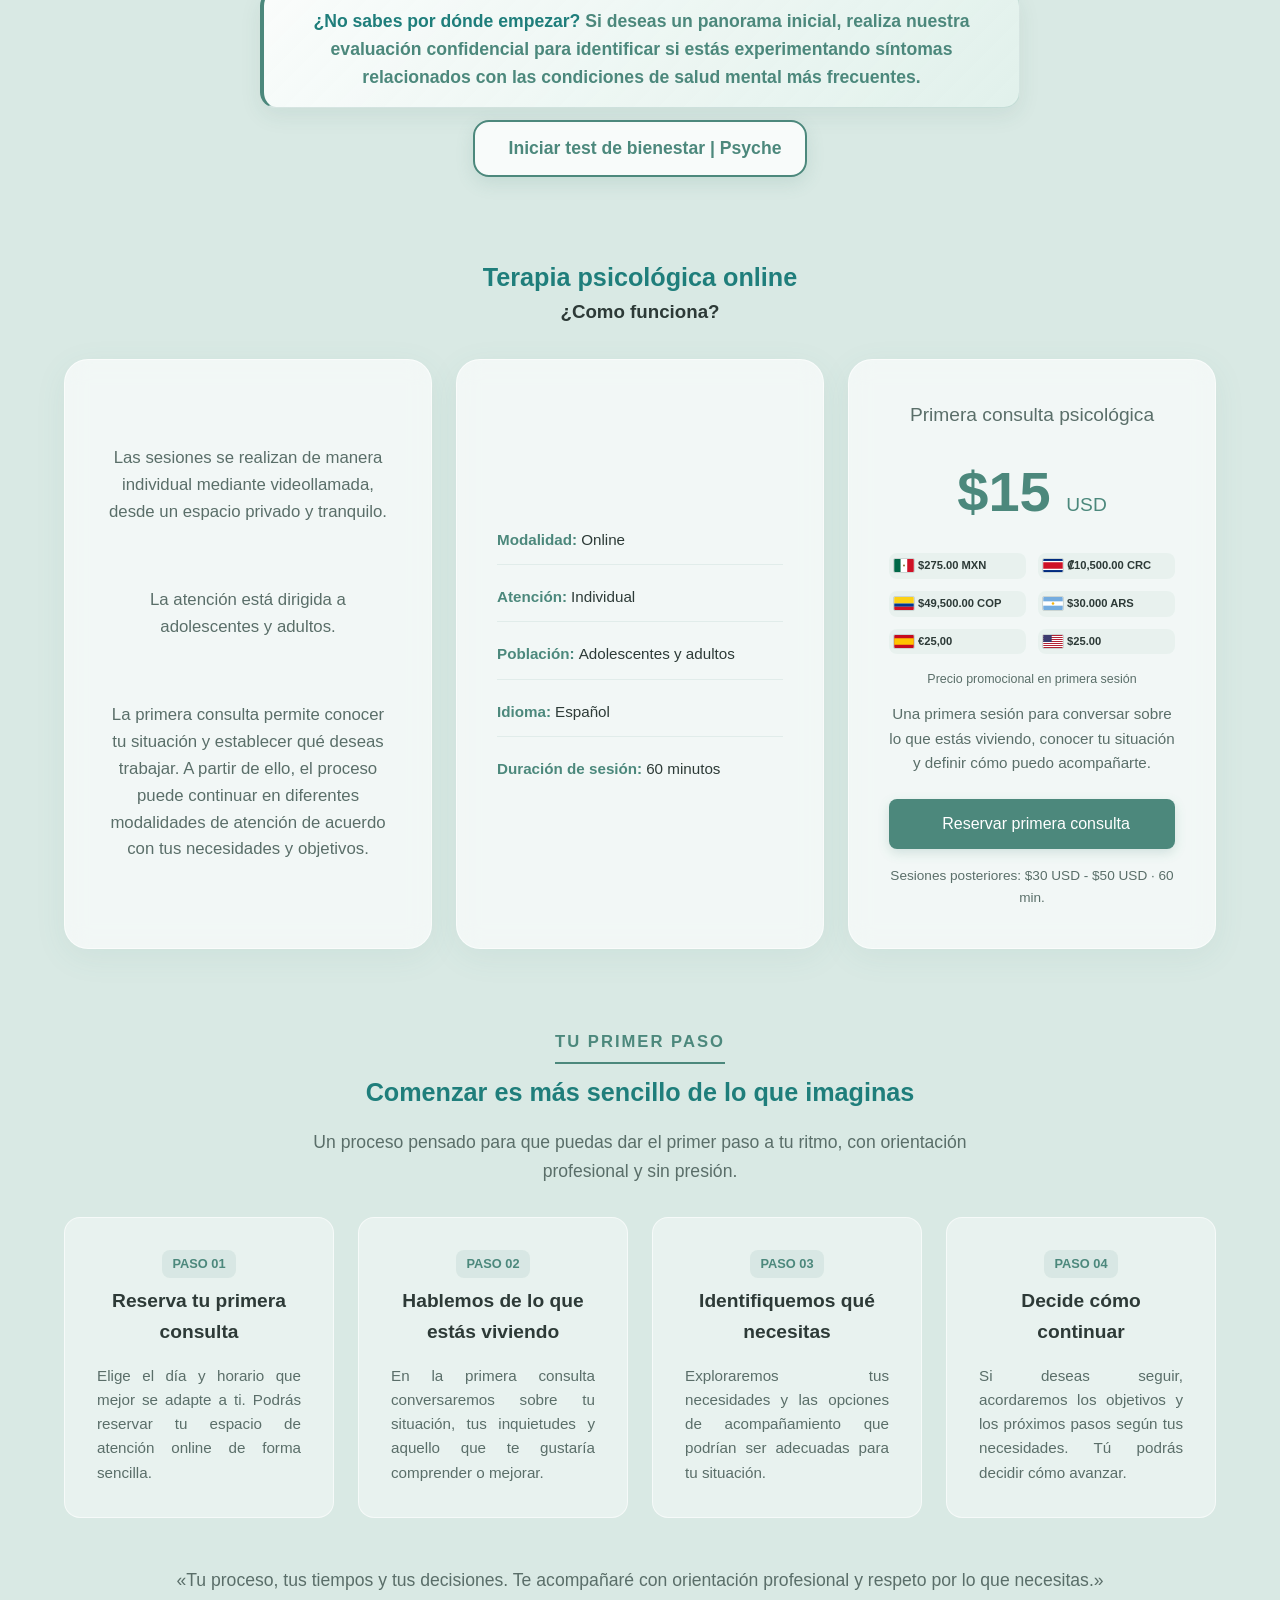
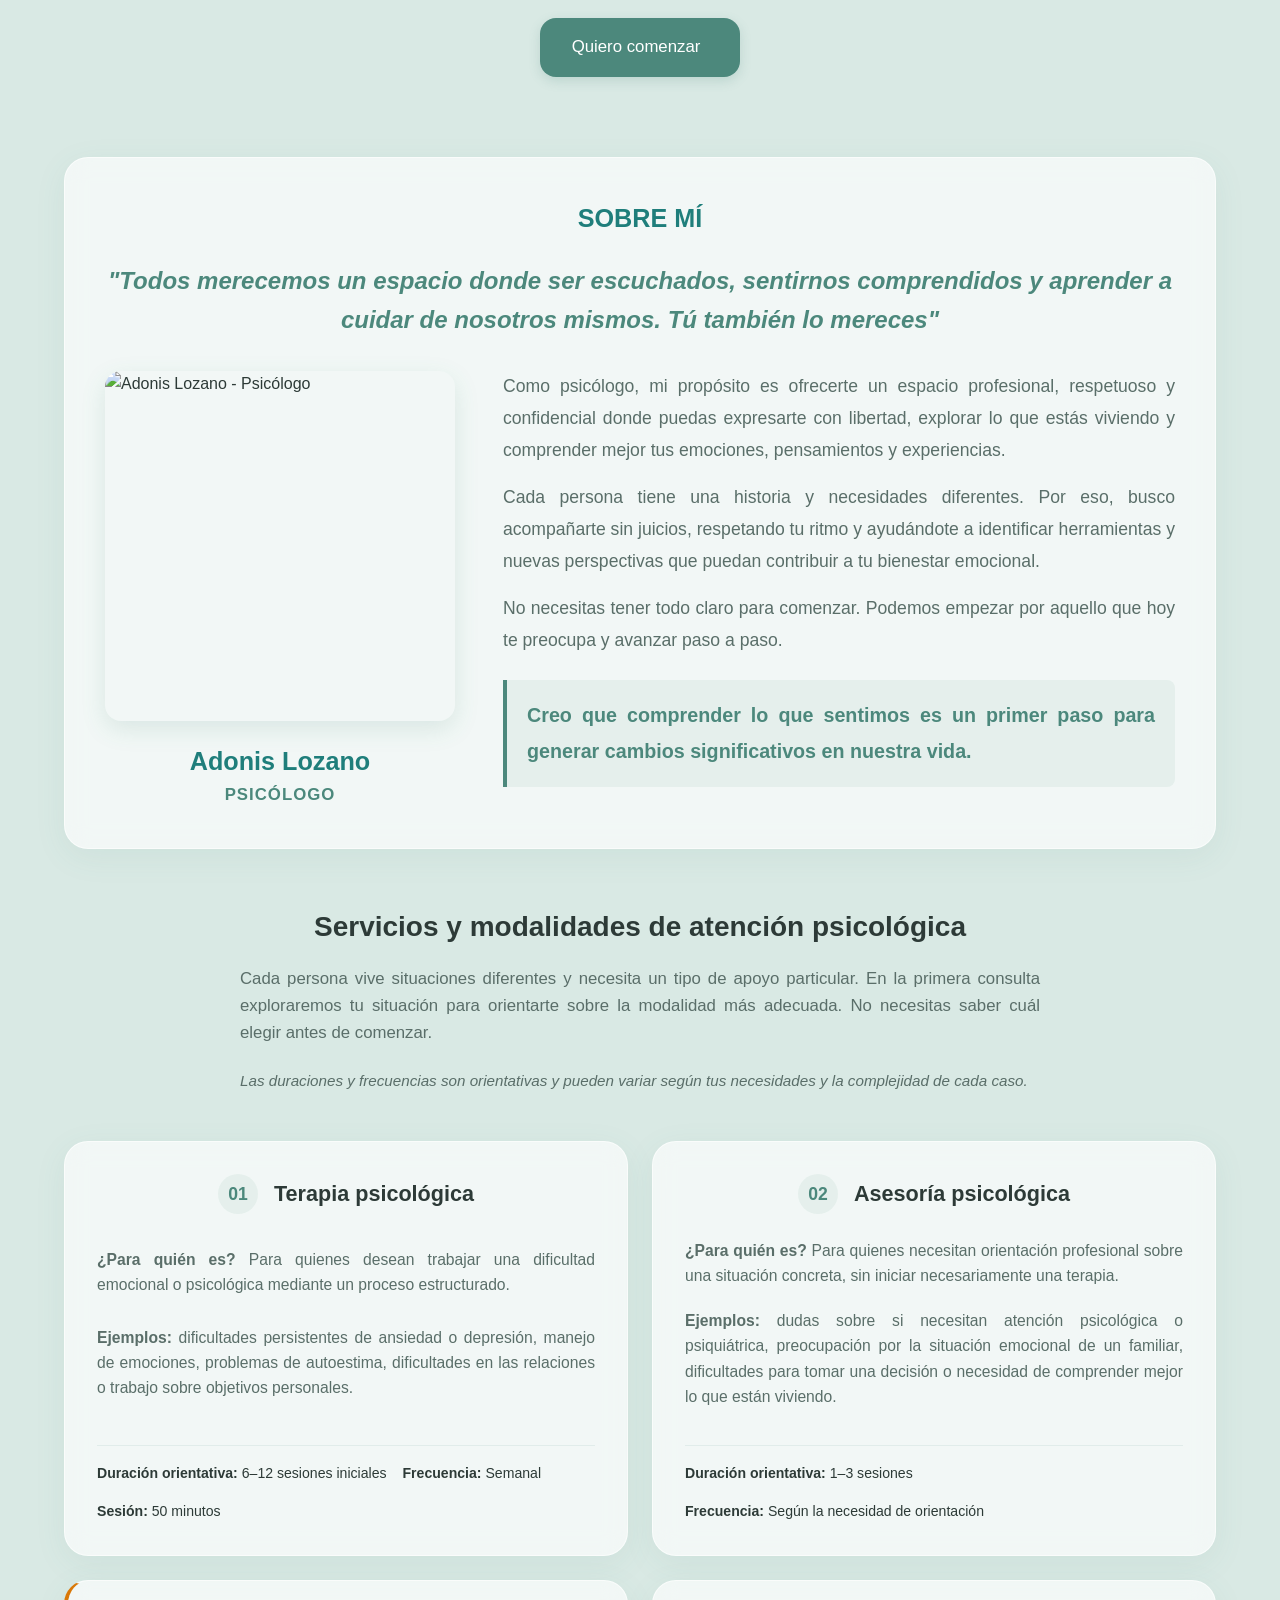
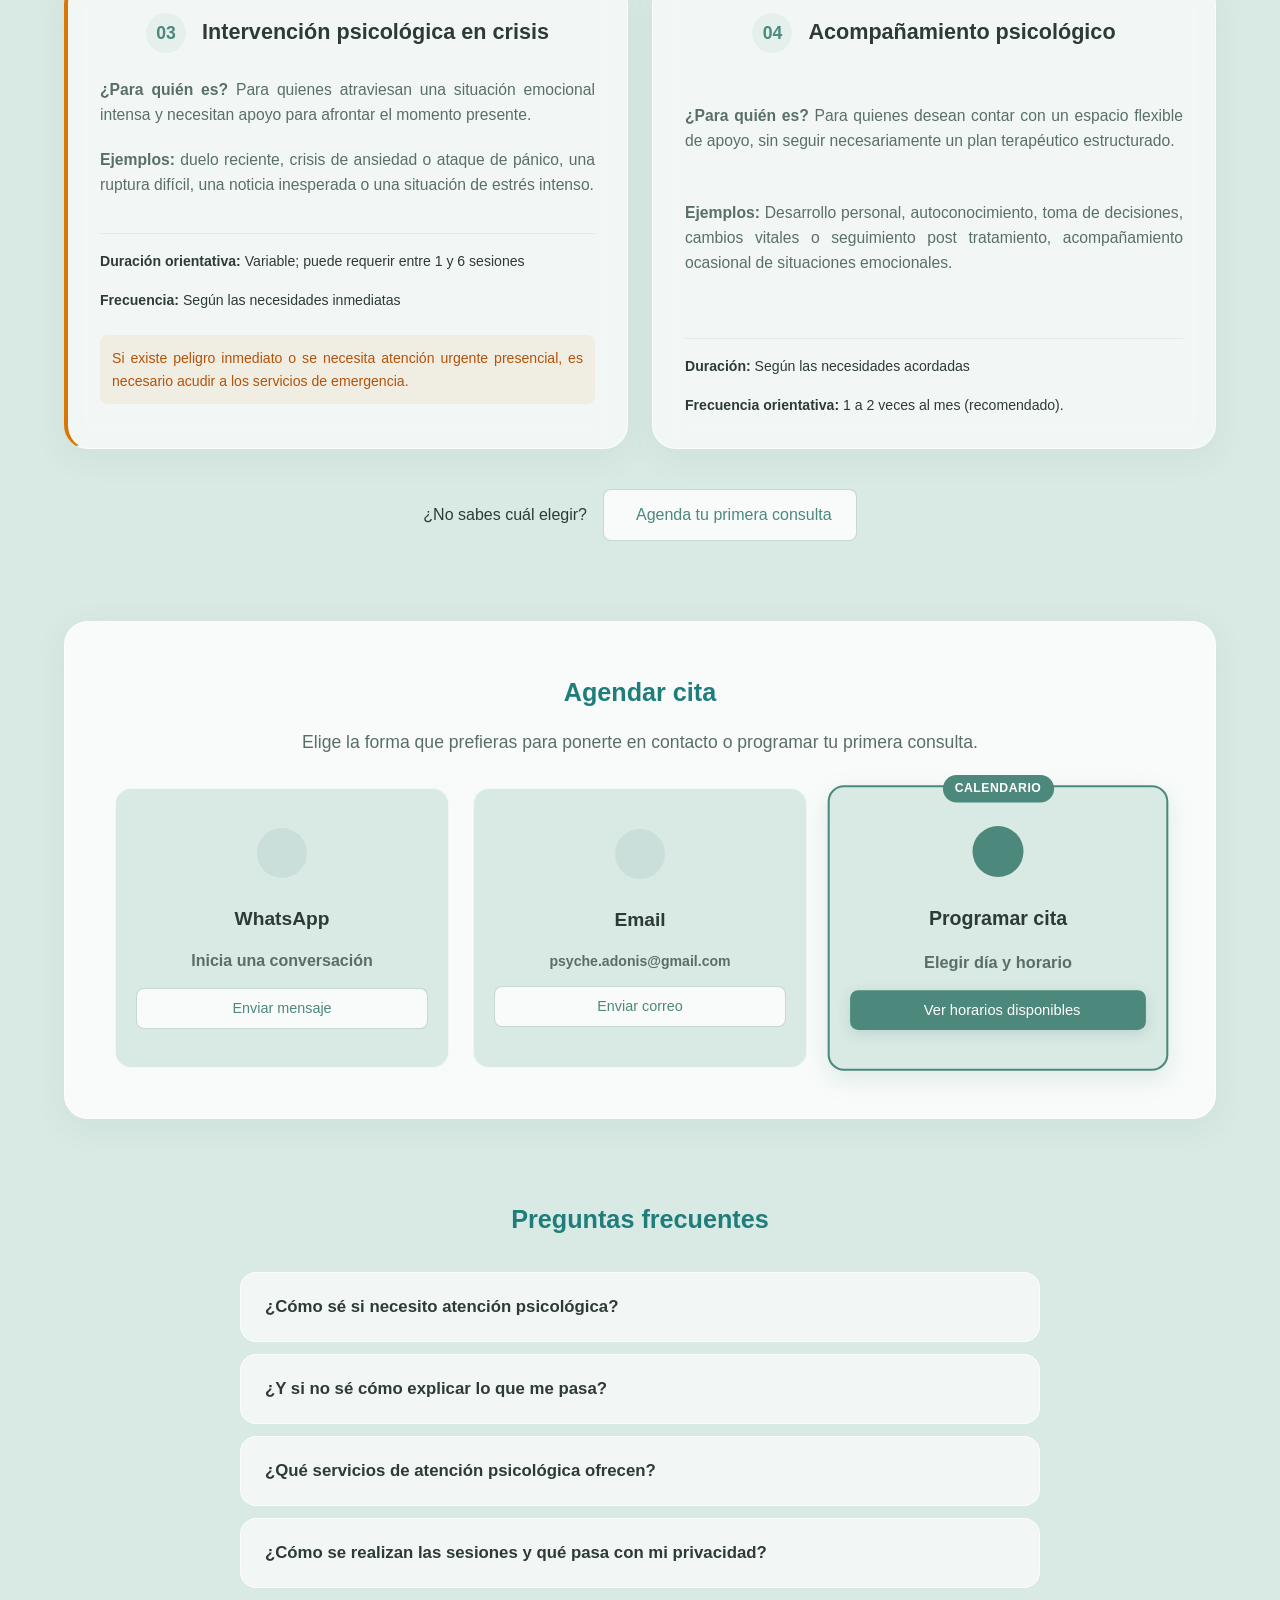
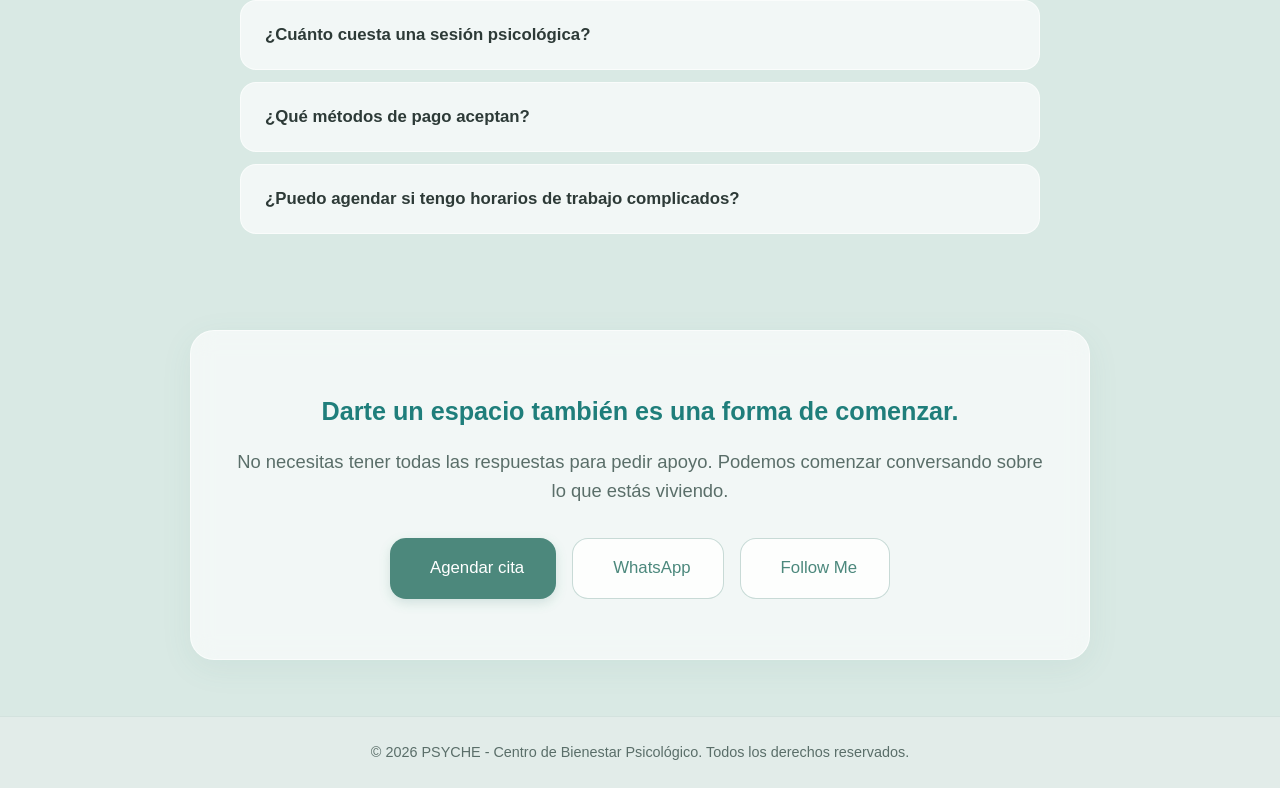
==== commit e4c0039e: "Correccion politicas CSP, GTM, iconos" ====
--- a/index.html
+++ b/index.html
@@ -12,26 +12,6 @@
 <!-- End Google Tag Manager -->
 
 
-
-
-
- <!-- Meta Pixel Code -->
-<script>
-!function(f,b,e,v,n,t,s)
-{if(f.fbq)return;n=f.fbq=function(){n.callMethod?
-n.callMethod.apply(n,arguments):n.queue.push(arguments)};
-if(!f._fbq)f._fbq=n;n.push=n;n.loaded=!0;n.version='2.0';
-n.queue=[];t=b.createElement(e);t.async=!0;
-t.src=v;s=b.getElementsByTagName(e)[0];
-s.parentNode.insertBefore(t,s)}(window, document,'script',
-'https://connect.facebook.net/en_US/fbevents.js');
-fbq('init', '1061947203137280');
-fbq('track', 'PageView');
-</script>
-<noscript><img height="1" width="1" style="display:none"
-src="https://www.facebook.com/tr?id=1061947203137280&ev=PageView&noscript=1"
-/></noscript>
-<!-- End Meta Pixel Code -->
 
 
 
@@ -60,6 +40,7 @@
 
 <a href="https://api.whatsapp.com/send/?phone=50362631168&text=%C2%A1Hola%21%20%F0%9F%91%8B%20Vi%20la%20p%C3%A1gina%20web%20de%20tu%20consultorio%20y%20me%20gustar%C3%ADa%20agendar%20una%20sesi%C3%B3n%20psicol%C3%B3gica.%20%F0%9F%92%9A&type=phone_number&app_absent=0" class="whatsapp-float" aria-label="Contactar por WhatsApp" target="_blank" rel="noopener noreferrer">
     <i data-lucide="message-circle" aria-hidden="true"></i>
+    <span>WhatsApp</span>
 </a>
 
 
@@ -85,6 +66,7 @@
                 <span class="menu-toggle-line"></span>
                 <span class="menu-toggle-line"></span>
                 <span class="menu-toggle-line"></span>
+                <span class="menu-toggle-label" aria-hidden="true">Menú</span>
             </button>
 
             <nav class="nav-menu" id="navMenu">
@@ -559,6 +541,6 @@
     <!-- Scripts finales -->
     <script src="https://cdn.jsdelivr.net/npm/lucide@0.468.0/dist/umd/lucide.min.js" defer></script>
     <script src="script.js" defer></script>
-    <script src="test-script.js"></script>
+    <script src="test-script.js" defer></script>
 </body>
 </html>
--- a/style.css
+++ b/style.css
@@ -0,0 +1,1508 @@
+/* ==========================================================================
+   VARIABLES DE DISEÑO (Paleta Verde Pastel, Glassmorphism y Tipografía)
+   ========================================================================== */
+:root {
+    /* Colores de Fondo y Acentos */
+    --bg-green-pastel:  #D9E9E4;
+    --bg-green-accent: #E2ECE9;
+    --primary-color: #4C887C;
+    --primary-hover: #3A695F;
+    --heading-color: #1f7e7b;
+    --text-main: #2D3A37;
+    --text-muted: #5A6E69;
+    
+    /* Variables Glassmorphism (Efecto Cristal Esmerilado) */
+    --white-translucent: rgba(255, 255, 255, 0.65);
+    --white-heavy-translucent: rgba(255, 255, 255, 0.85);
+    --glass-border: rgba(255, 255, 255, 0.6);
+    --shadow-soft: rgba(76, 136, 124, 0.08);
+    --shadow-medium: rgba(76, 136, 124, 0.15);
+    
+    /* Configuraciones de Estructura */
+    --radius-sm: 8px;
+    --radius-md: 16px;
+    --radius-lg: 24px;
+    --font-stack: 'Plus Jakarta Sans', sans-serif;
+    --transition-smooth: all 0.3s cubic-bezier(0.4, 0, 0.2, 1);
+}
+
+/* ==========================================================================
+   RESET GENERAL Y CONFIGURACIÓN BASE
+   ========================================================================== */
+* {
+    margin: 0;
+    padding: 0;
+    box-sizing: border-box;
+}
+
+html {
+    scroll-behavior: smooth;
+}
+
+main[id],
+section[id] {
+    scroll-margin-top: 190px;
+}
+
+body {
+    background-color: var(--bg-green-pastel);
+    color: var(--text-main);
+    font-family: var(--font-stack);
+    line-height: 1.6;
+    overflow-x: hidden;
+}
+
+h2 {
+    color: var(--heading-color);
+}
+
+.container {
+    width: 100%;
+    max-width: 1200px;
+    margin: 0 auto;
+    padding: 0 24px;
+}
+
+.flex-center {
+    display: flex;
+    align-items: center;
+    justify-content: center;
+    gap: 16px;
+}
+
+/* ==========================================================================
+   COMPONENTES INTERACTIVOS (Botones Universales)
+   ========================================================================== */
+.btn {
+    display: inline-flex;
+    align-items: center;
+    justify-content: center;
+    gap: 8px;
+    font-family: var(--font-stack);
+    font-weight: 500;
+    text-decoration: none;
+    border-radius: var(--radius-sm);
+    transition: var(--transition-smooth);
+    cursor: pointer;
+    border: none;
+    white-space: nowrap;
+}
+
+.btn-sm {
+    padding: 8px 16px;
+    font-size: 0.9rem;
+}
+
+.btn-md {
+    padding: 12px 24px;
+    font-size: 1rem;
+}
+
+.btn-lg {
+    padding: 16px 32px;
+    font-size: 1.05rem;
+    border-radius: var(--radius-md);
+}
+
+.btn-full {
+    width: 100%;
+}
+
+.btn-primary {
+    background-color: var(--primary-color);
+    color: #ffffff;
+    box-shadow: 0 4px 12px rgba(76, 136, 124, 0.2);
+}
+
+.btn-primary:hover {
+    background-color: var(--primary-hover);
+    transform: translateY(-2px);
+    box-shadow: 0 6px 20px rgba(76, 136, 124, 0.3);
+}
+
+.btn-secondary {
+    background-color: rgba(255, 255, 255, 0.8);
+    color: var(--primary-color);
+    border: 1px solid rgba(76, 136, 124, 0.3);
+}
+
+.btn-secondary:hover {
+    background-color: var(--primary-color);
+    color: #ffffff;
+    transform: translateY(-2px);
+}
+
+
+/* ==========================================================================
+   BOTÓN FLOTANTE DE WHATSAPP E INYECCIÓN VECTORIAL DE ICONOS
+   ========================================================================== */
+.whatsapp-float {
+    position: fixed;
+    bottom: 32px;
+    right: 32px;
+    background-color: #25D366;
+    color: white;
+    width: auto;
+    min-width: 60px;
+    height: 60px;
+    padding: 0 18px;
+    border-radius: 999px;
+    display: flex;
+    align-items: center;
+    justify-content: center;
+    gap: 8px;
+    box-shadow: 0 8px 24px rgba(37, 211, 102, 0.3);
+    z-index: 9999;
+    transition: var(--transition-smooth);
+    text-decoration: none;
+    font-size: 0.9rem;
+    font-weight: 600;
+    white-space: nowrap;
+}
+
+.whatsapp-float:hover {
+    transform: scale(1.1) rotate(10deg);
+    box-shadow: 0 12px 32px rgba(37, 211, 102, 0.45);
+}
+
+.area-tag svg,
+.channel-icon svg,
+.btn svg {
+    flex-shrink: 0;
+}
+
+a svg,
+button svg {
+    pointer-events: none;
+}
+
+
+/* ==========================================================================
+   1. ENCABEZADO Y MENÚ DE NAVEGACIÓN
+   ========================================================================== */
+.main-header {
+    background: linear-gradient(180deg, var(--bg-green-accent) 0%, rgba(240,247,244,0.8) 100%);
+    border-bottom: 1px solid var(--glass-border);
+    padding: 24px 0 0 0;
+    position: sticky;
+    top: 0;
+    z-index: 1000;
+    backdrop-filter: blur(10px);
+    -webkit-backdrop-filter: blur(10px);
+}
+
+.header-logo {
+    position: absolute;
+    top: 12px;
+    width: 96px;
+    height: 96px;
+    object-fit: contain;
+}
+
+.header-logo-primary {
+    left: 24px;
+}
+
+.header-logo-secondary {
+    right: 24px;
+}
+
+.header-top {
+    text-align: center;
+    padding-bottom: 20px;
+    padding-inline: 136px;
+}
+
+.header-top h1 {
+    font-size: 1.25rem;
+    font-weight: 600;
+    letter-spacing: 2px;
+    color: var(--text-main);
+}
+
+.header-top .subtitle {
+    font-size: 0.95rem;
+    color: var(--text-muted);
+    margin-top: 4px;
+}
+
+.header-nav-container {
+    max-width: 1200px;
+    margin: 0 auto;
+    padding: 12px 24px;
+    display: flex;
+    align-items: center;
+    justify-content: space-between;
+    border-top: 1px solid rgba(76, 136, 124, 0.1);
+}
+
+.profile-brand {
+    display: flex;
+    flex-direction: column;
+}
+
+.brand-name {
+    font-size: 1.4rem;
+    font-weight: 700;
+    color: var(--primary-color);
+}
+
+.brand-title {
+    font-size: 0.9rem;
+    color: var(--text-muted);
+    text-transform: uppercase;
+    letter-spacing: 1px;
+}
+
+.menu-toggle {
+    display: none;
+    position: relative;
+    width: 44px;
+    height: 44px;
+    background: none;
+    border: none;
+    border-radius: var(--radius-sm);
+    color: var(--text-main);
+    cursor: pointer;
+    align-items: center;
+    justify-content: center;
+    flex-direction: column;
+    gap: 5px;
+}
+
+.menu-toggle-line,
+.menu-toggle-label {
+    pointer-events: none;
+}
+
+.menu-toggle-label {
+    position: absolute;
+    left: calc(100% + 8px);
+    top: 50%;
+    transform: translateY(-50%);
+    font-size: 0.85rem;
+    white-space: nowrap;
+}
+
+.menu-toggle:hover,
+.menu-toggle:focus-visible {
+    background: rgba(76, 136, 124, 0.1);
+}
+
+.menu-toggle-line {
+    width: 24px;
+    height: 2px;
+    border-radius: 2px;
+    background-color: currentColor;
+    transition: transform 0.2s ease, opacity 0.2s ease;
+}
+
+.menu-toggle.is-open .menu-toggle-line:first-child {
+    transform: translateY(7px) rotate(45deg);
+}
+
+.menu-toggle.is-open .menu-toggle-line:nth-child(2) {
+    opacity: 0;
+}
+
+.menu-toggle.is-open .menu-toggle-line:last-child {
+    transform: translateY(-7px) rotate(-45deg);
+}
+
+.nav-menu {
+    display: flex;
+    align-items: center;
+    gap: 32px;
+}
+
+.nav-link {
+    text-decoration: none;
+    color: var(--text-main);
+    font-weight: 500;
+    font-size: 0.95rem;
+    transition: var(--transition-smooth);
+    position: relative;
+    padding: 6px 0;
+}
+
+.nav-link:hover, .nav-link.active {
+    color: var(--primary-color);
+}
+
+.nav-link::after {
+    content: '';
+    position: absolute;
+    bottom: 0;
+    left: 0;
+    width: 0;
+    height: 2px;
+    background-color: var(--primary-color);
+    transition: var(--transition-smooth);
+}
+
+.nav-link:hover::after, .nav-link.active::after {
+    width: 100%;
+}
+
+.nav-buttons {
+    display: flex;
+    gap: 12px;
+}
+
+.header-tagline {
+    border-top: 1px solid rgba(76, 136, 124, 0.1);
+    background-color: rgba(76, 136, 124, 0.04);
+    text-align: center;
+    padding: 8px 0;
+}
+
+.header-tagline span {
+    font-size: 0.75rem;
+    font-weight: 700;
+    letter-spacing: 1.5px;
+    color: var(--primary-color);
+}
+
+/* Estilo estructural base para tarjetas Glassmorphism */
+.glass-card {
+    background: var(--white-translucent);
+    backdrop-filter: blur(12px);
+    -webkit-backdrop-filter: blur(12px);
+    border: 1px solid var(--glass-border);
+    border-radius: var(--radius-lg);
+    padding: 40px;
+    box-shadow: 0 8px 32px var(--shadow-soft);
+    transition: var(--transition-smooth);
+}
+
+.glass-card:hover {
+    transform: translateY(-4px);
+    box-shadow: 0 12px 40px var(--shadow-medium);
+    background: var(--white-heavy-translucent);
+}
+
+.heavy-glass {
+    background: rgba(255, 255, 255, 0.8);
+    border: 1px solid rgba(255, 255, 255, 0.8);
+}
+
+/* Bloques de encabezados de sección */
+.section-title-block {
+    text-align: center;
+    margin-bottom: 32px;
+}
+
+.section-title-block h2 {
+    font-size: 1.575rem;
+    font-weight: 700;
+}
+
+.section-subtitle-text {
+    font-size: 1.1rem;
+    color: var(--text-muted);
+    max-width: 700px;
+    margin: 16px auto 0 auto;
+}
+
+.section-tag {
+    display: block;
+    font-size: 0.8rem;
+    font-weight: 700;
+    letter-spacing: 2px;
+    color: var(--primary-color);
+    text-transform: uppercase;
+    margin-bottom: 8px;
+}
+
+/* ==========================================================================
+   2. PRESENTACIÓN PRINCIPAL (HERO)
+   ========================================================================== */
+.hero-section {
+    padding: 40px 24px;
+}
+
+.hero-card {
+    background: var(--white-translucent);
+    backdrop-filter: blur(12px);
+    -webkit-backdrop-filter: blur(12px);
+    border: 1px solid var(--glass-border);
+    border-radius: var(--radius-lg);
+    padding: 30px;
+    box-shadow: 0 8px 32px var(--shadow-soft);
+    text-align: center;
+}
+
+.hero-card h2 {
+    font-size: 1.75rem;
+    margin-bottom: 20px;
+}
+
+.hero-card h2:last-of-type {
+    display: inline-block;
+    margin: 4px 0 0;
+    padding: 8px 16px;
+    border-radius: var(--radius-sm);
+    background: rgba(100, 197, 194, 0.14);
+    color: var(--heading-color);
+    font-size: 1.2rem;
+}
+
+.hero-card p {
+    font-size: 1.15rem;
+    color: var(--text-muted);
+    margin-bottom: 20px;
+    max-width: 900px;
+    margin-left: auto;
+    margin-right: auto;
+}
+
+.hero-buttons {
+    display: flex;
+    justify-content: center;
+    gap: 16px;
+    margin-top: 32px;
+}
+
+/* ==========================================================================
+   3. ÁREAS DE ATENCIÓN (ETIQUETAS REBOZANTES)
+   ========================================================================== */
+.areas-section {
+    padding: 40px 24px;
+}
+
+.tags-grid {
+    display: grid;
+    grid-template-columns: repeat(auto-fill, minmax(280px, 1fr));
+    gap: 16px;
+    margin-bottom: 40px;
+}
+
+.area-tag {
+    background: var(--white-translucent);
+    border: 1px solid var(--glass-border);
+    border-radius: var(--radius-md);
+    padding: 18px 24px;
+    display: flex;
+    align-items: center;
+    gap: 16px;
+    box-shadow: 0 4px 12px var(--shadow-soft);
+    transition: var(--transition-smooth);
+}
+
+.area-tag svg {
+    color: var(--primary-color);
+    width: 22px;
+    height: 22px;
+    stroke-width: 1.8;
+    flex-shrink: 0;
+}
+
+.area-tag span {
+    font-size: 0.95rem;
+    font-weight: 500;
+    color: var(--text-main);
+}
+
+.area-tag:hover {
+    background: #ffffff;
+    border-color: var(--primary-color);
+    transform: translateY(-2px);
+    box-shadow: 0 6px 16px rgba(76, 136, 124, 0.12);
+}
+
+.areas-footer-card {
+    text-align: center;
+    max-width: 800px;
+    margin: 24px auto 0;
+    font-size: 1.1rem;
+    color: var(--text-muted);
+}
+
+.areas-footer-card p {
+    margin-bottom: 12px;
+}
+
+.areas-footer-card .highlight-text {
+    font-weight: 600;
+    color: var(--primary-color);
+}
+
+.areas-footer-card .test-invitation {
+    max-width: 760px;
+    margin: 18px auto 0;
+    padding: 16px 20px;
+    border: 1px solid rgba(76, 136, 124, 0.2);
+    border-left: 4px solid var(--primary-color);
+    border-radius: var(--radius-md);
+    background: linear-gradient(135deg, rgba(255, 255, 255, 0.86), rgba(228, 244, 238, 0.72));
+    box-shadow: 0 8px 22px rgba(35, 91, 77, 0.08);
+}
+
+.areas-footer-card .test-invitation strong {
+    color: var(--heading-color);
+}
+
+.area-test-button {
+    display: inline-flex;
+    align-items: center;
+    justify-content: center;
+    gap: 10px;
+    margin-top: 12px;
+    padding: 16px 24px;
+    border: 2px solid var(--primary-color);
+    border-radius: var(--radius-md);
+    background: rgba(255, 255, 255, 0.82);
+    box-shadow: 0 6px 18px var(--shadow-medium);
+    color: var(--primary-color);
+    font-weight: 700;
+    font-family: inherit;
+    font-size: inherit;
+    text-decoration: none;
+    cursor: pointer;
+    transition: var(--transition-smooth);
+}
+
+.area-test-button:hover {
+    background: var(--primary-color);
+    color: #ffffff;
+    transform: translateY(-2px);
+}
+
+.area-test-button svg {
+    width: 20px;
+    height: 20px;
+}
+
+/* ==========================================================================
+   4. TERAPIA ONLINE (TARJETAS TRIPLICADAS)
+   ========================================================================== */
+.terapia-section {
+    padding: 40px 24px;
+}
+
+.cards-triple-grid {
+    display: grid;
+    grid-template-columns: repeat(3, 1fr);
+    gap: 24px;
+}
+
+.info-card p {
+    margin-bottom: 16px;
+    color: var(--text-muted);
+    font-size: 1.05rem;
+}
+
+.info-card {
+    text-align: center;
+    display: flex;
+    flex-direction: column;
+    justify-content: space-evenly;
+}
+
+.info-card p:last-child {
+    margin-bottom: 0;
+}
+
+.features-card {
+    display: flex;
+    align-items: center;
+}
+
+.features-list {
+    list-style: none;
+    display: flex;
+    flex-direction: column;
+    gap: 20px;
+    width: 100%;
+}
+
+.features-list li {
+    display: flex;
+    align-items: baseline;
+    gap: 4px;
+    font-size: 0.95rem;
+    color: var(--text-main);
+    border-bottom: 1px solid rgba(76, 136, 124, 0.1);
+    padding-bottom: 12px;
+    text-align: left;
+    white-space: nowrap;
+}
+
+.features-list li:last-child {
+    border-bottom: none;
+    padding-bottom: 0;
+}
+
+.features-list li strong {
+    color: var(--primary-color);
+    flex: 0 0 auto;
+}
+
+.price-card {
+    text-align: center;
+    display: flex;
+    flex-direction: column;
+    justify-content: space-between;
+}
+
+.price-card h3 {
+    font-size: 1.2rem;
+    color: var(--text-muted);
+    font-weight: 500;
+}
+
+.price-main {
+    font-size: 3.5rem;
+    font-weight: 700;
+    color: var(--primary-color);
+    margin: 16px 0;
+}
+
+.price-main .currency {
+    font-size: 1.2rem;
+    font-weight: 500;
+}
+
+.flag-prices {
+    display: grid;
+    grid-template-columns: repeat(2, minmax(0, 1fr));
+    justify-content: center;
+    gap: 12px;
+    margin-bottom: 24px;
+}
+
+.flag-item {
+    background: rgba(76, 136, 124, 0.06);
+    padding: 4px;
+    border-radius: var(--radius-sm);
+    font-size: 0.7rem;
+    font-weight: 600;
+    color: var(--text-main);
+    display: flex;
+    align-items: center;
+    gap: 3px;
+    white-space: nowrap;
+}
+
+.country-flag {
+    display: block;
+    width: 22px;
+    height: 15px;
+    flex: 0 0 22px;
+    border: 1px solid rgba(45, 58, 55, 0.15);
+    border-radius: 2px;
+    overflow: hidden;
+}
+
+.price-desc {
+    font-size: 0.95rem;
+    color: var(--text-muted);
+    margin-bottom: 24px;
+}
+
+.price-sub-discreet {
+    display: block;
+    margin-top: 16px;
+    font-size: 0.85rem;
+    color: var(--text-muted);
+    font-weight: 500;
+}
+
+.promo-note {
+    margin: -8px 0 12px;
+    color: var(--text-muted);
+    font-size: 0.78rem;
+    text-align: center;
+}
+
+/* ==========================================================================
+   5. SECCIÓN INTERACTIVA PASO A PASO
+   ========================================================================== */
+.steps-section {
+    padding: 40px 24px;
+}
+
+.steps-section .section-tag {
+    display: inline-block;
+    padding-bottom: 6px;
+    border-bottom: 2px solid var(--primary-color);
+    font-size: 1.04rem;
+}
+
+.steps-grid {
+    display: grid;
+    grid-template-columns: repeat(auto-fit, minmax(240px, 1fr));
+    gap: 24px;
+    margin-bottom: 48px;
+}
+
+.step-card {
+    background: rgba(255, 255, 255, 0.4);
+    border: 1px solid var(--glass-border);
+    border-radius: var(--radius-md);
+    padding: 32px;
+    transition: var(--transition-smooth);
+    text-align: left;
+}
+
+.step-heading {
+    text-align: center;
+    margin-bottom: 16px;
+}
+
+.step-card:hover {
+    background: #ffffff;
+    transform: translateY(-4px);
+    box-shadow: 0 10px 24px var(--shadow-soft);
+}
+
+.step-num {
+    font-size: 0.8rem;
+    font-weight: 700;
+    color: var(--primary-color);
+    background: rgba(76, 136, 124, 0.1);
+    padding: 4px 10px;
+    border-radius: var(--radius-sm);
+    display: inline-block;
+    margin-bottom: 8px;
+}
+
+.step-card h3 {
+    font-size: 1.2rem;
+    margin-bottom: 12px;
+    color: var(--text-main);
+    margin-bottom: 0;
+}
+
+.step-card p {
+    font-size: 0.95rem;
+    color: var(--text-muted);
+    text-align: justify;
+}
+
+.steps-footer {
+    text-align: center;
+}
+
+.steps-footer p {
+    font-size: 1.1rem;
+    color: var(--text-muted);
+    margin-bottom: 24px;
+}
+
+/* ==========================================================================
+   7. PRESENTACIÓN DEL PSICÓLOGO Y MODALIDADES
+   ========================================================================== */
+.about-section {
+    padding: 40px 24px;
+}
+
+.about-grid {
+    display: grid;
+    grid-template-columns: minmax(250px, 350px) minmax(0, 1fr);
+    gap: 24px 48px;
+    align-items: start;
+}
+
+.about-text-content {
+    display: contents;
+}
+
+.about-text-content .section-tag {
+    grid-column: 1 / -1;
+    order: 0;
+    text-align: center;
+    color: var(--heading-color);
+    font-size: 1.575rem;
+    letter-spacing: 0;
+    margin-bottom: 0;
+}
+
+.about-text-content .quote {
+    grid-column: 1 / -1;
+    order: 1;
+    font-size: 1.5rem;
+    line-height: 1.6;
+    font-style: italic;
+    color: var(--primary-color);
+    font-weight: 600;
+    text-align: center;
+    margin: 0 0 8px;
+    padding: 0;
+}
+
+.about-profile {
+    grid-column: 1;
+    grid-row: 3;
+    order: 2;
+}
+
+.about-biography {
+    grid-column: 2;
+    grid-row: 3;
+    order: 3;
+    text-align: left;
+    font-size: 1.1rem;
+    line-height: 1.8;
+}
+
+.about-identity {
+    text-align: center;
+}
+
+.about-img-wrapper {
+    width: 100%;
+    max-width: 350px;
+    margin: 0 auto 20px;
+    aspect-ratio: 1 / 1;
+    border-radius: var(--radius-md);
+    overflow: hidden;
+    box-shadow: 0 8px 24px var(--shadow-medium);
+}
+
+.about-img {
+    width: 100%;
+    height: 100%;
+    object-fit: cover;
+    transition: var(--transition-smooth);
+}
+
+.about-img-wrapper:hover .about-img {
+    transform: scale(1.04);
+}
+
+.about-identity h2 {
+    font-size: 1.575rem;
+    margin: 4px 0 0;
+}
+
+.about-title-sub {
+    font-size: 1.05rem;
+    text-transform: uppercase;
+    letter-spacing: 1px;
+    color: var(--primary-color);
+    font-weight: 600;
+    display: block;
+    margin-bottom: 0;
+}
+
+.about-biography p {
+    margin-bottom: 16px;
+    color: var(--text-muted);
+    text-align: justify;
+}
+
+.about-biography .about-highlight {
+    color: var(--primary-color);
+    font-weight: 700;
+    font-size: 1.12em;
+    margin-top: 24px;
+    padding: 18px 20px;
+    border-left: 4px solid var(--primary-color);
+    background: rgba(76, 136, 124, 0.08);
+    border-radius: 0 var(--radius-sm) var(--radius-sm) 0;
+}
+
+/* Sub-bloque de Servicios Especializados */
+.services-block {
+    margin-top: 56px;
+}
+
+.services-block h3 {
+    font-size: 1.75rem;
+    text-align: center;
+    margin-bottom: 16px;
+}
+
+.services-block h3,
+.service-header h4 {
+    text-align: center;
+}
+
+.services-intro {
+    text-align: center;
+    max-width: 800px;
+    margin: 0 auto 32px auto;
+    color: var(--text-muted);
+    font-size: 1.05rem;
+}
+
+.services-block p {
+    text-align: justify;
+}
+
+.services-grid {
+    display: grid;
+    grid-template-columns: repeat(2, 1fr);
+    gap: 24px;
+    margin-bottom: 40px;
+}
+
+.service-item-card {
+    padding: 32px;
+    display: flex;
+    flex-direction: column;
+    justify-content: space-between;
+    gap: 8px;
+    text-align: left;
+}
+
+.service-header {
+    display: flex;
+    align-items: center;
+    gap: 16px;
+    margin-bottom: 16px;
+    justify-content: center;
+}
+
+.service-index {
+    font-size: 1.1rem;
+    font-weight: 700;
+    color: var(--primary-color);
+    background: rgba(76, 136, 124, 0.08);
+    width: 40px;
+    height: 40px;
+    border-radius: 50%;
+    display: flex;
+    align-items: center;
+    justify-content: center;
+}
+
+.service-header h4 {
+    font-size: 1.35rem;
+    color: var(--text-main);
+    text-align: center;
+}
+
+.service-item-card p {
+    font-size: 0.98rem;
+    margin-bottom: 12px;
+    color: var(--text-muted);
+}
+
+.service-meta {
+    margin-top: 16px;
+    padding-top: 16px;
+    border-top: 1px solid rgba(76, 136, 124, 0.1);
+    display: flex;
+    flex-wrap: wrap;
+    gap: 16px;
+    justify-content: flex-start;
+    font-size: 0.88rem;
+    color: var(--text-main);
+}
+
+.text-alert-card {
+    border-left: 4px solid #D97706;
+}
+
+.emergency-notice {
+    margin-top: 16px;
+    background: rgba(217, 119, 6, 0.08);
+    padding: 12px;
+    border-radius: var(--radius-sm);
+    font-size: 0.88rem !important;
+    color: #B45309 !important;
+    font-weight: 500;
+}
+
+/* ==========================================================================
+   8. AGENDAR CITA (BLOQUE DE ALTA CONVERSIÓN)
+   ========================================================================== */
+.booking-section {
+    padding: 40px 24px;
+}
+
+.booking-wrapper {
+    padding: 50px;
+}
+
+.booking-channels-grid {
+    display: grid;
+    grid-template-columns: repeat(3, 1fr); /* Cambiado de 4 a 3 columnas perfectas */
+    gap: 24px; /* Espaciado uniforme entre las 3 tarjetas */
+}
+
+/* ==========================================================================
+   CONFIGURACIÓN DE TARJETAS DE AGENDAMIENTO (Fondo unificado con la página)
+   ========================================================================== */
+.channel-card {
+    /* REEMPLAZADO: Usamos exactamente la variable del fondo de la página */
+    background-color: var(--bg-green-pastel) !important; 
+    border: 1px solid var(--glass-border);
+    border-radius: var(--radius-md);
+    padding: 32px 20px;
+    text-align: center;
+    display: flex;
+    flex-direction: column;
+    align-items: center;
+    justify-content: center;
+    gap: 10px;
+    min-height: 280px;
+    transition: var(--transition-smooth);
+    box-shadow: none; /* Quitamos sombras pesadas para que se integre al fondo */
+}
+
+/* Evitamos que el efecto hover le vuelva a poner el fondo blanco traslúcido */
+.channel-card:hover {
+    background-color: var(--bg-green-accent) !important; /* Un tono sutilmente más oscuro al pasar el mouse */
+    transform: translateY(-2px);
+}
+
+/* La tarjeta recomendada mantiene su comportamiento pero con el nuevo color base */
+.featured-channel {
+    background-color: var(--bg-green-pastel) !important;
+    border: 2px solid var(--primary-color);
+}
+
+.featured-channel:hover {
+    background-color: var(--bg-green-accent) !important;
+}
+
+.channel-icon {
+    width: 50px;
+    height: 50px;
+    border-radius: 50%;
+    background: rgba(76, 136, 124, 0.1);
+    color: var(--primary-color);
+    display: flex;
+    align-items: center;
+    justify-content: center;
+    font-size: 22px;
+    margin-bottom: 16px;
+}
+
+.channel-icon svg {
+    width: 22px;
+    height: 22px;
+}
+
+.channel-icon svg,
+.whatsapp-float svg {
+    stroke-width: 2;
+}
+
+.whatsapp-float svg {
+    width: 30px;
+    height: 30px;
+    color: #ffffff;
+}
+
+.channel-icon svg {
+    width: 24px;
+    height: 24px;
+}
+
+.channel-card h3 {
+    font-size: 1.2rem;
+    font-weight: 700;
+    color: var(--text-main);
+    margin-bottom: 4px;
+}
+/* Estilo para los datos de contacto visibles en el medio */
+.channel-data-visible {
+    font-size: 1rem;
+    font-weight: 600;
+    color: var(--text-muted);
+    margin-bottom: 0;
+    display: block;
+}
+
+/* Ajuste específico para que el correo largo no rompa la tarjeta en móviles */
+.email-text {
+    font-size: 0.88rem;
+    word-break: break-all;
+}
+
+/* Espaciado del botón de acción en la parte inferior */
+.channel-btn-action {
+    margin-top: 4px;
+}
+.channel-action {
+    font-size: 0.85rem;
+    text-transform: uppercase;
+    letter-spacing: 0.5px;
+    color: var(--text-muted);
+    margin-bottom: 16px;
+}
+
+.channel-link {
+    color: var(--primary-color);
+    text-decoration: none;
+    font-weight: 600;
+    font-size: 0.95rem;
+    word-break: break-all;
+    transition: var(--transition-smooth);
+}
+
+.channel-link:hover {
+    color: var(--primary-hover);
+    text-decoration: underline;
+}
+
+/* Tratamiento visual del canal destacado */
+.featured-channel {
+    background: #ffffff;
+    border: 2px solid var(--primary-color);
+    position: relative;
+    box-shadow: 0 8px 24px rgba(76, 136, 124, 0.15);
+    transform: scale(1.02);
+}
+
+.featured-channel:hover {
+    background: #ffffff;
+    transform: scale(1.02) translateY(-2px);
+}
+
+.featured-badge {
+    position: absolute;
+    top: -12px;
+    background: var(--primary-color);
+    color: #ffffff;
+    font-size: 0.75rem;
+    font-weight: 700;
+    padding: 4px 12px;
+    border-radius: 20px;
+    text-transform: uppercase;
+    letter-spacing: 0.5px;
+}
+
+.featured-channel .channel-icon {
+    background: var(--primary-color);
+    color: #ffffff;
+}
+
+/* ==========================================================================
+   9. PREGUNTAS FRECUENTES (SISTEMA ACCORDION)
+   ========================================================================== */
+.faq-section {
+    padding: 40px 24px;
+}
+
+.faq-accordion-container {
+    max-width: 800px;
+    margin: 0 auto;
+    display: flex;
+    flex-direction: column;
+    gap: 12px;
+}
+
+.faq-item-block {
+    background: var(--white-translucent);
+    border: 1px solid var(--glass-border);
+    border-radius: var(--radius-md);
+    overflow: hidden;
+    transition: var(--transition-smooth);
+}
+
+.faq-trigger {
+    width: 100%;
+    background: none;
+    border: none;
+    padding: 24px;
+    display: flex;
+    justify-content: space-between;
+    align-items: center;
+    position: relative;
+    text-align: left;
+    font-family: var(--font-stack);
+    font-size: 1.05rem;
+    font-weight: 600;
+    color: var(--text-main);
+    cursor: pointer;
+    transition: var(--transition-smooth);
+}
+
+.faq-trigger .faq-icon {
+    margin-left: 16px;
+}
+
+.faq-trigger:hover {
+    color: var(--primary-color);
+    background: rgba(255,255,255,0.4);
+}
+
+.faq-icon {
+    transition: transform 0.3s cubic-bezier(0.4, 0, 0.2, 1);
+    color: var(--primary-color);
+    flex-shrink: 0;
+}
+
+/* Estado de la caja al expandirse mediante JS */
+.faq-item-block.active {
+    background: #ffffff;
+    box-shadow: 0 4px 20px var(--shadow-soft);
+    border-color: rgba(76, 136, 124, 0.3);
+}
+
+.faq-item-block.active .faq-icon {
+    transform: rotate(180deg);
+}
+
+.faq-panel {
+    max-height: 0;
+    overflow: hidden;
+    transition: max-height 0.3s cubic-bezier(0.4, 0, 0.2, 1);
+}
+
+.faq-content {
+    padding: 0 24px 24px 24px;
+    color: var(--text-muted);
+    font-size: 1rem;
+    line-height: 1.6;
+    text-align: left;
+}
+
+/* ==========================================================================
+   10. CIERRE DE PÁGINA (CALL TO ACTION)
+   ========================================================================== */
+.closure-section {
+    padding: 56px 24px;
+}
+
+.closure-card {
+    text-align: center;
+    max-width: 900px;
+    margin: 0 auto;
+    padding: 60px 40px;
+}
+
+.closure-card h2 {
+    font-size: 1.575rem;
+    margin-bottom: 16px;
+}
+
+.closure-card p {
+    font-size: 1.15rem;
+    color: var(--text-muted);
+    margin-bottom: 32px;
+}
+
+.closure-buttons {
+    display: inline-flex;
+    gap: 16px;
+}
+
+/* PIE DE PÁGINA BASE */
+.footer-bottom {
+    border-top: 1px solid rgba(76, 136, 124, 0.1);
+    padding: 24px 0;
+    text-align: center;
+    font-size: 0.9rem;
+    color: var(--text-muted);
+    background-color: var(--bg-green-accent);
+}
+
+/* ==========================================================================
+   DISEÑO RESPONSIVO (Media Queries para el comportamiento de la Tarjeta 3)
+   ========================================================================== */
+@media (max-width: 1024px) {
+    /* La cuadrícula pasa a tener un sistema ordenado de 2 columnas */
+    .booking-channels-grid {
+        grid-template-columns: repeat(2, 1fr);
+        gap: 20px;
+    }
+
+    /* OBLIGATORIO: La tercera tarjeta (Recomendada) se expande horizontalmente cubriendo el ancho total */
+    .featured-channel {
+        grid-column: span 2; 
+        transform: none;
+    }
+}
+
+@media (max-width: 520px) {
+    /* En teléfonos pequeños, rompemos las columnas y todo se apila de forma vertical natural */
+    .booking-channels-grid {
+        grid-template-columns: 1fr;
+    }
+    
+    /* En móviles puros regresa a medir una columna de ancho */
+    .featured-channel {
+        grid-column: span 1; 
+    }
+}
+
+@media (max-width: 900px) {
+    .cards-triple-grid {
+        grid-template-columns: 1fr;
+    }
+}
+
+@media (max-width: 768px) {
+    .header-logo {
+        width: 80px;
+        height: 80px;
+    }
+
+    .header-logo-primary {
+        left: 50%;
+        transform: translateX(-50%);
+    }
+
+    .header-logo-secondary {
+        display: none;
+    }
+
+    .header-top {
+        padding-top: 88px;
+        padding-inline: 0;
+    }
+
+    .header-top h1 {
+        font-size: 1rem;
+        letter-spacing: 1px;
+        padding: 0 16px;
+    }
+
+    .header-nav-container {
+        position: relative;
+    }
+
+    .profile-brand {
+        position: absolute;
+        left: 50%;
+        transform: translateX(-50%);
+        text-align: center;
+        align-items: center;
+    }
+
+    .brand-name {
+        font-size: 1.2rem;
+        white-space: nowrap;
+    }
+
+    .menu-toggle {
+        display: flex;
+    }
+
+    /* Menú móvil colapsable */
+    .nav-menu {
+        position: absolute;
+        top: 100%;
+        left: 0;
+        width: 100%;
+        background: rgba(240, 247, 244, 0.98);
+        backdrop-filter: blur(20px);
+        -webkit-backdrop-filter: blur(20px);
+        border-bottom: 1px solid var(--glass-border);
+        flex-direction: column;
+        padding: 32px 24px;
+        gap: 24px;
+        display: none;
+        box-shadow: 0 10px 20px rgba(0,0,0,0.05);
+        z-index: 1001;
+    }
+
+    .nav-menu.open {
+        display: flex;
+    }
+
+    .nav-buttons {
+        flex-direction: column;
+        width: 100%;
+    }
+    
+    .nav-buttons .btn {
+        width: 100%;
+    }
+
+    .nav-menu .nav-link {
+        padding: 8px 0;
+    }
+
+    .about-grid {
+        grid-template-columns: 1fr;
+        gap: 32px;
+    }
+
+    .about-text-content .section-tag {
+        grid-column: 1;
+        order: -1;
+    }
+
+    .about-profile {
+        grid-column: 1;
+        grid-row: auto;
+        order: 0;
+    }
+
+    .about-text-content .quote {
+        grid-column: 1;
+        order: 2;
+        font-size: 1.2rem;
+    }
+
+    .about-biography {
+        grid-column: 1;
+        grid-row: auto;
+        order: 3;
+        font-size: 1rem;
+        line-height: 1.6;
+    }
+
+    .about-img-wrapper {
+        max-width: 280px;
+        margin: 0 auto;
+    }
+
+    .services-grid {
+        grid-template-columns: 1fr;
+    }
+
+    .hero-buttons, .closure-buttons {
+        flex-direction: column;
+        width: 100%;
+        align-items: center;
+    }
+
+    .hero-buttons .btn, .closure-buttons .btn {
+        width: 100%;
+        max-width: 360px;
+    }
+
+    .section-title-block h2 {
+        font-size: 1.26rem;
+    }
+
+    .services-action {
+        flex-direction: column;
+        gap: 12px;
+    }
+
+    .services-action .btn {
+        width: 100%;
+        max-width: 360px;
+        white-space: normal;
+        text-align: center;
+    }
+}
+
+/* Pantallas Muy Pequeñas */
+@media (max-width: 480px) {
+    .booking-channels-grid {
+        grid-template-columns: 1fr;
+    }
+    .booking-wrapper {
+        padding: 24px;
+    }
+    .glass-card {
+        padding: 24px;
+    }
+
+    .features-list li {
+        font-size: 0.82rem;
+    }
+
+    .area-test-button {
+        width: 100%;
+        padding: 14px 12px;
+        font-size: 0.9rem;
+    }
+    .whatsapp-float {
+        bottom: 20px;
+        right: 20px;
+        height: 52px;
+        padding: 0 14px;
+        font-size: 0.85rem;
+    }
+}
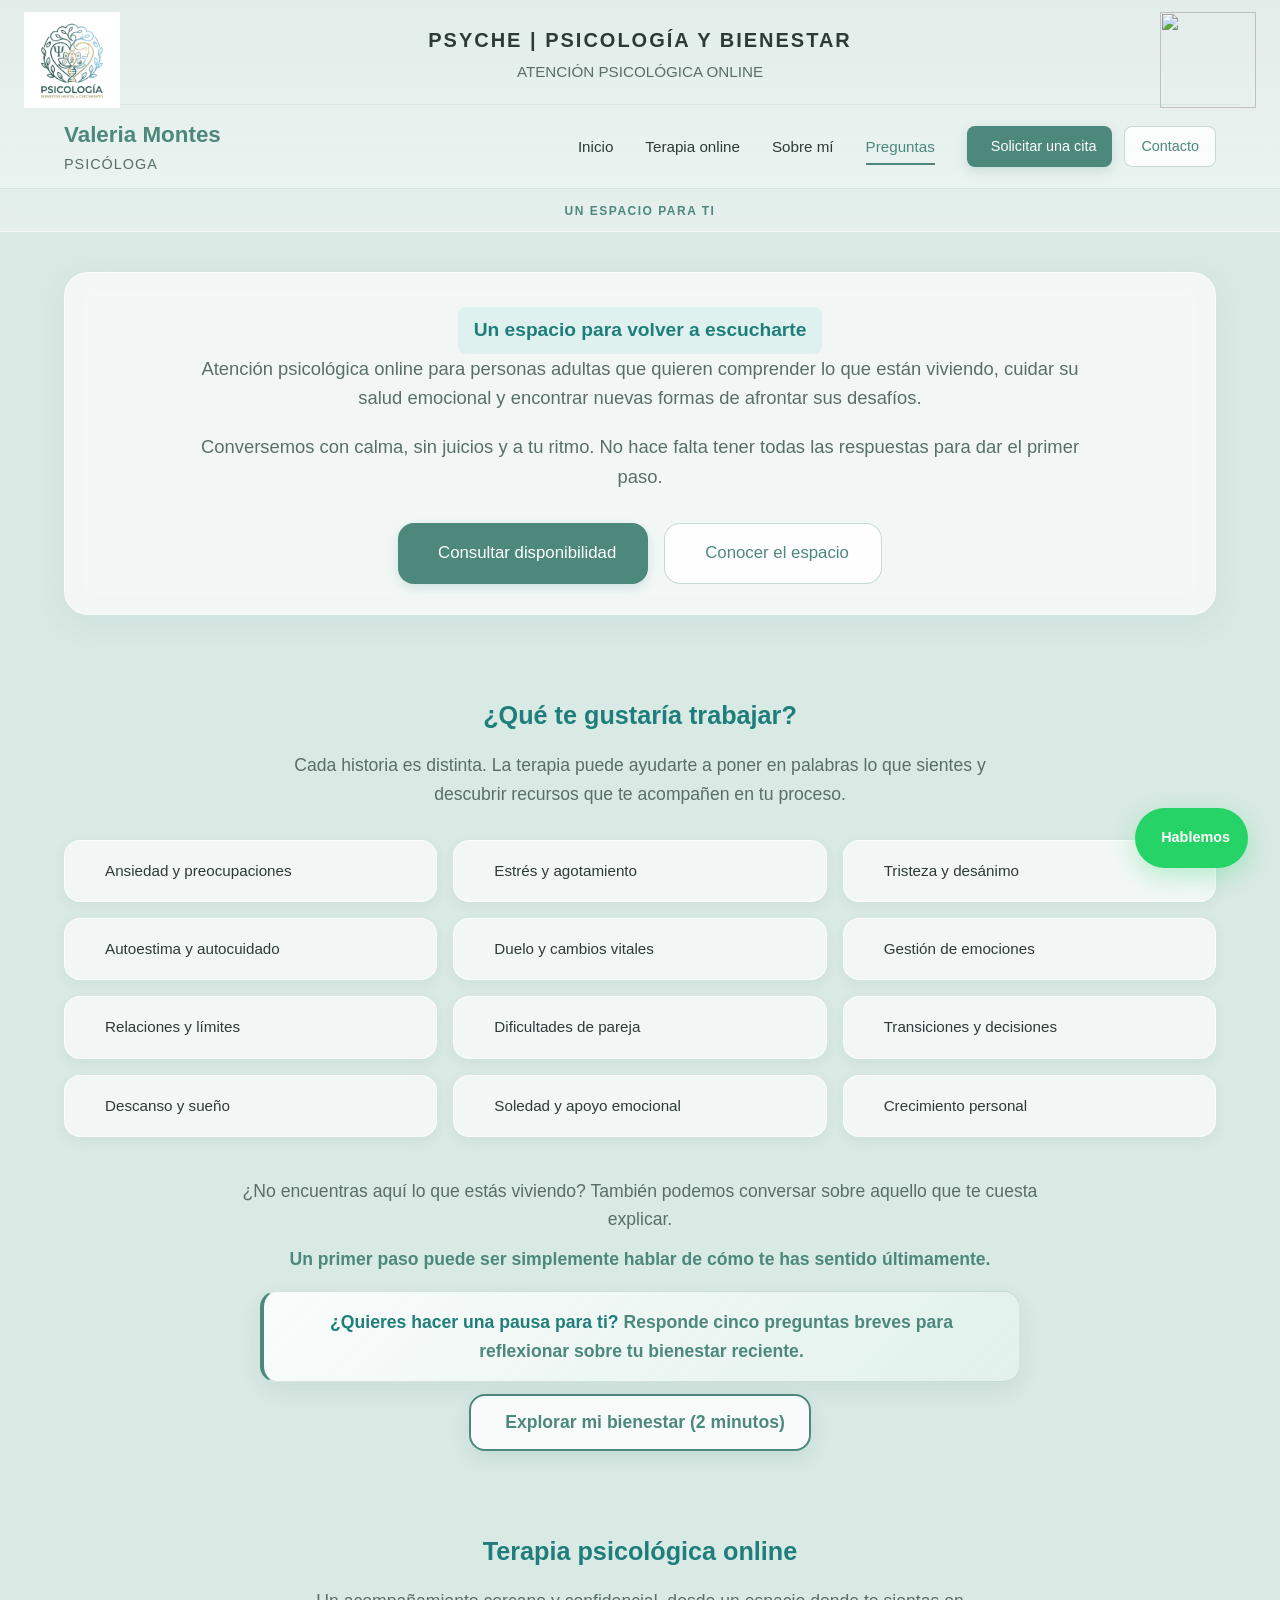
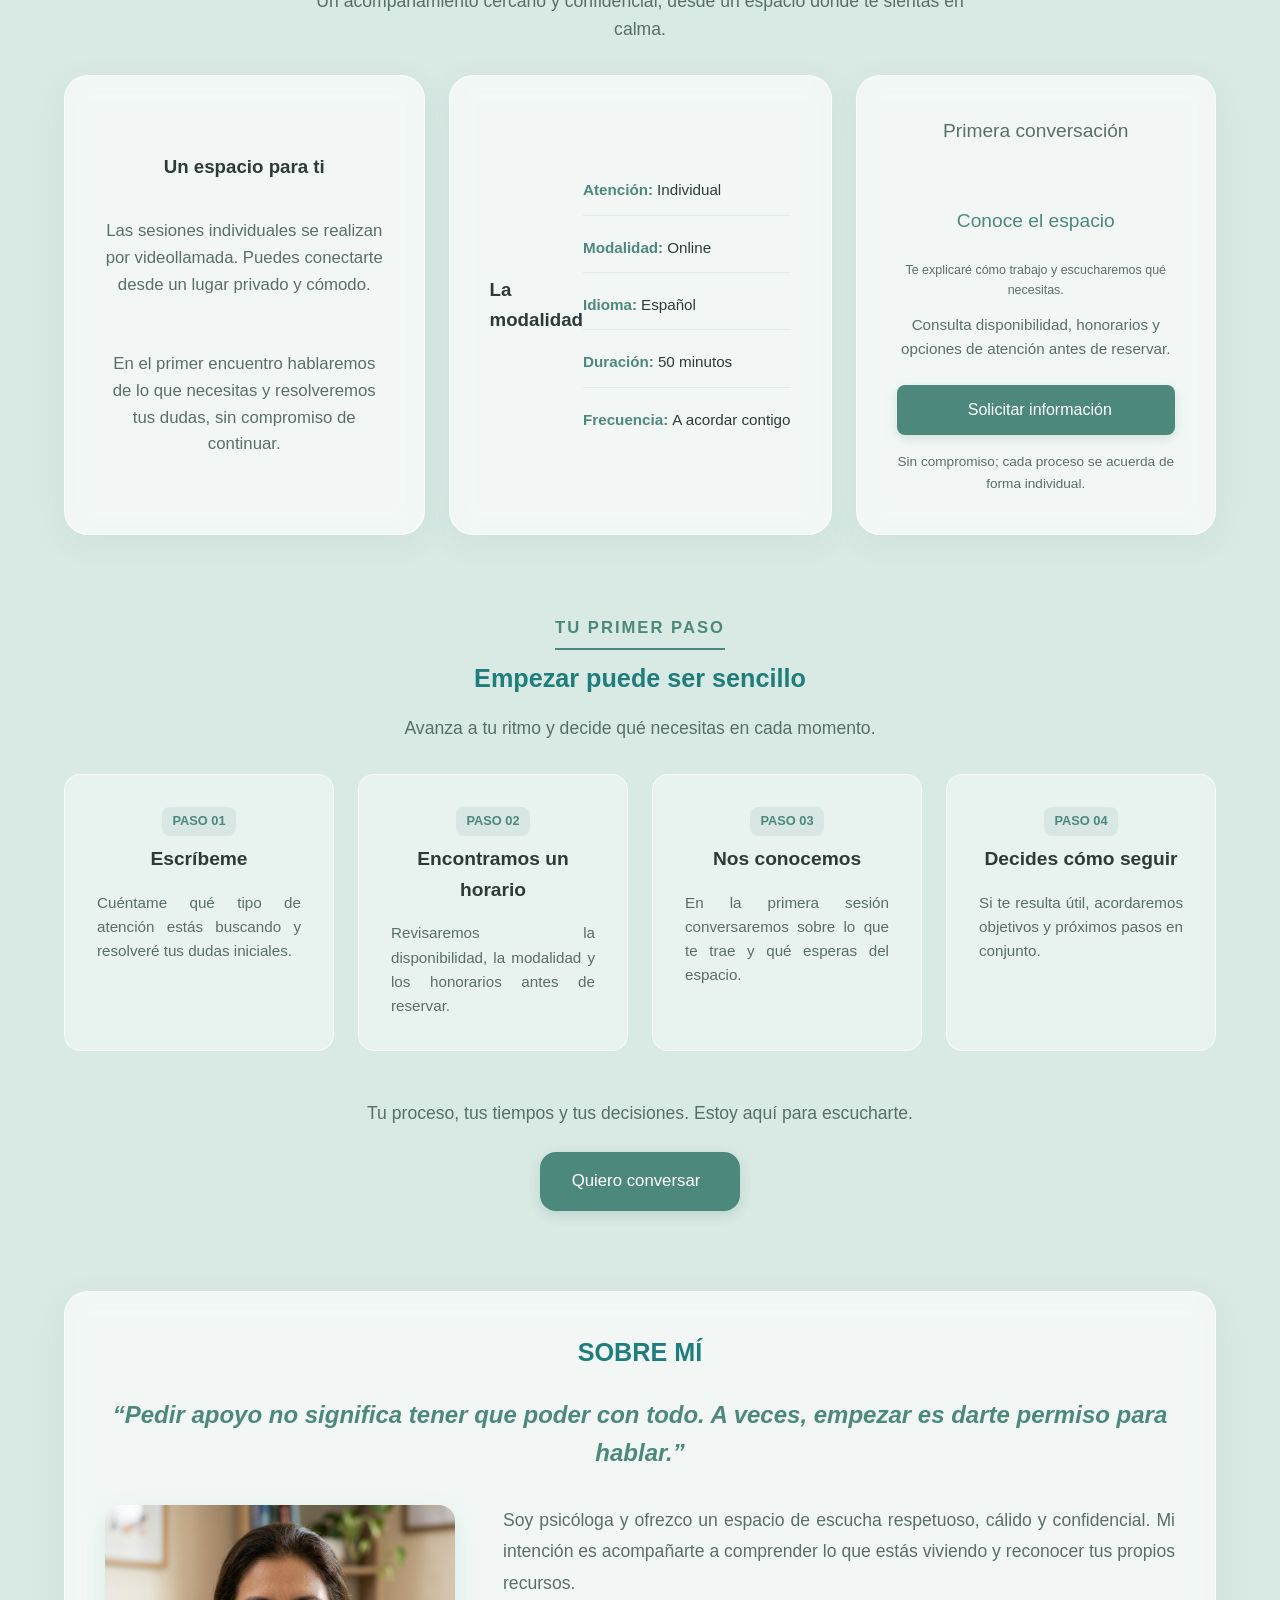
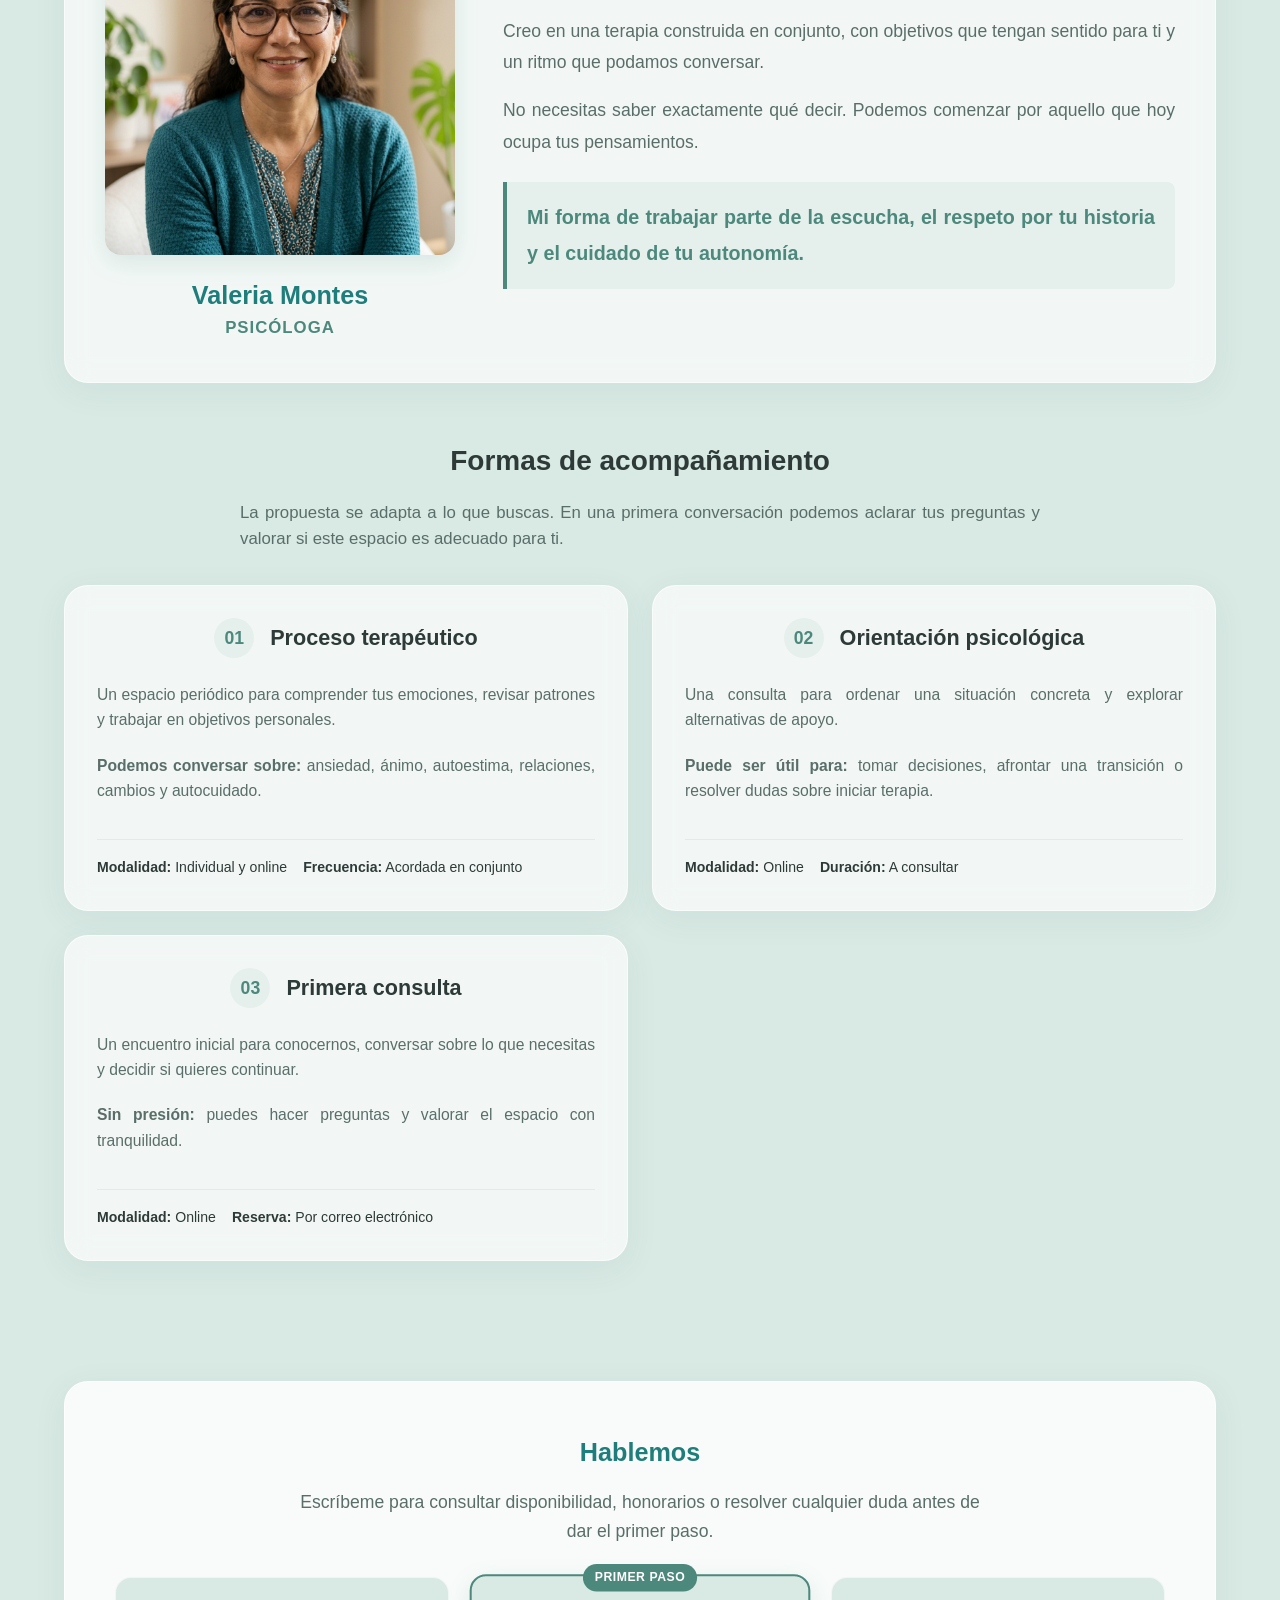
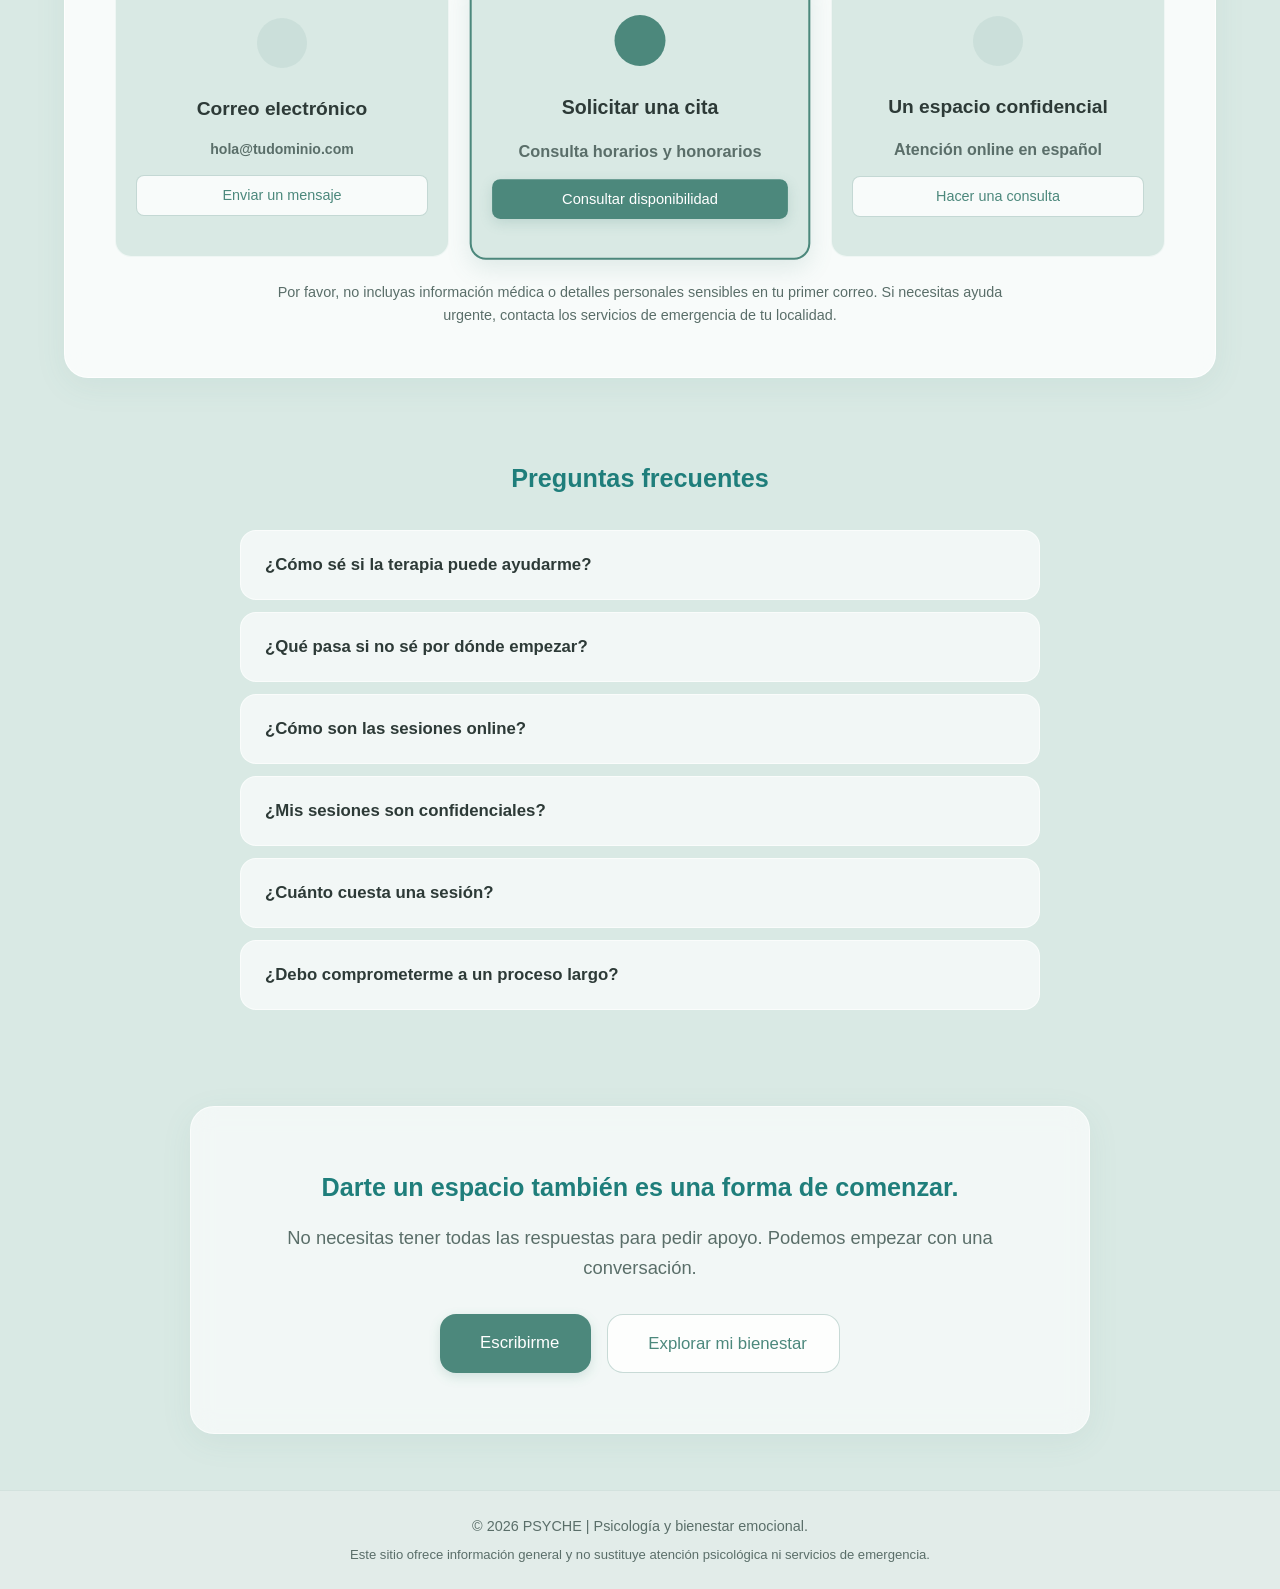
==== commit 18869af6: "Primer commit del nuevo proyecto" ====
--- a/index.html
+++ b/index.html
@@ -1,67 +1,39 @@
 <!DOCTYPE html>
 <html lang="es">
 <head>
-
-
-<!-- Google Tag Manager -->
-<script>(function(w,d,s,l,i){w[l]=w[l]||[];w[l].push({'gtm.start':
-new Date().getTime(),event:'gtm.js'});var f=d.getElementsByTagName(s)[0],
-j=d.createElement(s),dl=l!='dataLayer'?'&l='+l:'';j.async=true;j.src=
-'https://www.googletagmanager.com/gtm.js?id='+i+dl;f.parentNode.insertBefore(j,f);
-})(window,document,'script','dataLayer','GTM-NJZ69K7J');</script>
-<!-- End Google Tag Manager -->
-
-
-
-
-
     <meta charset="UTF-8">
     <meta name="viewport" content="width=device-width, initial-scale=1.0">
-    <title>Centro de Bienestar Psicológico | PSYCHE</title>
+    <meta name="description" content="Atención psicológica online para cuidar tu bienestar emocional, comprender lo que estás viviendo y avanzar a tu propio ritmo.">
+    <meta name="theme-color" content="#D9E9E4">
+    <title>PSYCHE | Psicología y bienestar emocional</title>
     <link rel="icon" type="image/png" href="logo1.png">
-    <!-- Google Fonts -->
     <link rel="preconnect" href="https://fonts.googleapis.com">
     <link rel="preconnect" href="https://fonts.gstatic.com" crossorigin>
     <link href="https://fonts.googleapis.com/css2?family=Plus+Jakarta+Sans:wght@300;400;500;600;700&display=swap" rel="stylesheet">
-
     <link rel="stylesheet" href="style.css">
-
-   
 </head>
 <body>
-
-    <!-- Google Tag Manager (noscript) -->
-<noscript><iframe src="https://www.googletagmanager.com/ns.html?id=GTM-NJZ69K7J"
-height="0" width="0" style="display:none;visibility:hidden"></iframe></noscript>
-<!-- End Google Tag Manager (noscript) -->
- 
-
-    <!-- Botón Flotante de WhatsApp  -->
-
-<a href="https://api.whatsapp.com/send/?phone=50362631168&text=%C2%A1Hola%21%20%F0%9F%91%8B%20Vi%20la%20p%C3%A1gina%20web%20de%20tu%20consultorio%20y%20me%20gustar%C3%ADa%20agendar%20una%20sesi%C3%B3n%20psicol%C3%B3gica.%20%F0%9F%92%9A&type=phone_number&app_absent=0" class="whatsapp-float" aria-label="Contactar por WhatsApp" target="_blank" rel="noopener noreferrer">
-    <i data-lucide="message-circle" aria-hidden="true"></i>
-    <span>WhatsApp</span>
-</a>
-
-
-
-
-    <!-- ENCABEZADO -->
+    <a href="#inicio" class="skip-link">Saltar al contenido</a>
+
+    <a href="#contacto" class="whatsapp-float" aria-label="Ir a información de contacto">
+        <i data-lucide="message-circle" aria-hidden="true"></i>
+        <span>Hablemos</span>
+    </a>
+
     <header class="main-header">
-        <img class="header-logo header-logo-primary" src="logo1.png" alt="Logo de PSYCHE">
-        <img class="header-logo header-logo-secondary" src="logo2.png" alt="Logo de la organización">
+        <img class="header-logo header-logo-primary" src="logo1.png" alt="Logotipo de PSYCHE">
+        <img class="header-logo header-logo-secondary" src="logo2.png" alt="" aria-hidden="true">
         <div class="header-top">
-            <h1>PSYCHE | CENTRO DE BIENESTAR PSICOLÓGICO </h1>
+            <h1>PSYCHE | PSICOLOGÍA Y BIENESTAR</h1>
             <p class="subtitle">ATENCIÓN PSICOLÓGICA ONLINE</p>
         </div>
-        
+
         <div class="header-nav-container">
             <div class="profile-brand">
-                <span class="brand-name">Adonis Lozano</span>
-                <span class="brand-title">Psicólogo</span>
-            </div>
-
-            <!-- Menú Hamburguesa para Móviles -->
+                <span class="brand-name">Valeria Montes</span>
+                <span class="brand-title">Psicóloga</span>
+            </div>
+
             <button class="menu-toggle" id="menuToggle" type="button" aria-label="Abrir menú" aria-expanded="false" aria-controls="navMenu">
                 <span class="menu-toggle-line"></span>
                 <span class="menu-toggle-line"></span>
@@ -69,478 +41,257 @@
                 <span class="menu-toggle-label" aria-hidden="true">Menú</span>
             </button>
 
-            <nav class="nav-menu" id="navMenu">
+            <nav class="nav-menu" id="navMenu" aria-label="Navegación principal">
                 <a href="#inicio" class="nav-link active">Inicio</a>
-                <a href="#terapia" class="nav-link">Terapia Online</a>
-                <a href="#sobre-mi" class="nav-link">Sobre Mí</a>
+                <a href="#terapia" class="nav-link">Terapia online</a>
+                <a href="#sobre-mi" class="nav-link">Sobre mí</a>
                 <a href="#faq" class="nav-link">Preguntas</a>
                 <div class="nav-buttons">
-                    <a href="https://calendar.app.google/aoNeNgeWQJg1RZPw7" target="_blank" rel="noopener noreferrer" class="btn btn-sm btn-primary"><i data-lucide="calendar-days" aria-hidden="true"></i> Agendar cita</a>
-                    <a href="https://api.whatsapp.com/send/?phone=50362631168&text=%C2%A1Hola%21%20%F0%9F%91%8B%20Vi%20la%20p%C3%A1gina%20web%20de%20tu%20consultorio%20y%20me%20gustar%C3%ADa%20agendar%20una%20sesi%C3%B3n%20psicol%C3%B3gica.%20%F0%9F%92%9A&type=phone_number&app_absent=0" target="_blank" rel="noopener noreferrer" class="btn btn-sm btn-secondary">Contactar</a>
-                    <a href="https://www.instagram.com/psyche._.a/" target="_blank" rel="noopener noreferrer" class="btn btn-sm btn-secondary"><i data-lucide="instagram" aria-hidden="true"></i> Follow Me</a>
+                    <a href="#contacto" class="btn btn-sm btn-primary"><i data-lucide="calendar-days" aria-hidden="true"></i> Solicitar una cita</a>
+                    <a href="#contacto" class="btn btn-sm btn-secondary">Contacto</a>
                 </div>
             </nav>
         </div>
-        <div class="header-tagline">
-            <span>TU ESPACIO PSYCHE</span>
-        </div>
+        <div class="header-tagline"><span>UN ESPACIO PARA TI</span></div>
     </header>
 
     <main class="main-content" id="inicio">
-        
-        <!-- 2. PRESENTACIÓN PRINCIPAL -->
         <section class="hero-section container">
             <div class="hero-card">
-                <h2>Un espacio creado para ti</h2>
-                <p>Atención psicológica online para adolescentes y adultos que desean comprender lo que están viviendo, recibir apoyo emocional y cuidar de su bienestar.</p>
-                <p>Conéctate desde un lugar donde te sientas cómodo, sin desplazamientos y con la flexibilidad de acceder a atención profesional desde donde estés.</p>
-                <p>No necesitas tener todo claro para comenzar. En la primera consulta exploraremos tu situación, escucharemos lo que necesitas y te orientaremos sobre los siguientes pasos.</p>
-                <h2>Empieza desde donde estés</h2>
+                <h2>Un espacio para volver a escucharte</h2>
+                <p>Atención psicológica online para personas adultas que quieren comprender lo que están viviendo, cuidar su salud emocional y encontrar nuevas formas de afrontar sus desafíos.</p>
+                <p>Conversemos con calma, sin juicios y a tu ritmo. No hace falta tener todas las respuestas para dar el primer paso.</p>
                 <div class="hero-buttons">
-                    <a href="https://calendar.app.google/aoNeNgeWQJg1RZPw7" target="_blank" rel="noopener noreferrer" class="btn btn-lg btn-primary">
-                        <i data-lucide="calendar-days" aria-hidden="true"></i> Horarios disponibles
-                    </a>
-                    <a href="https://wa.me/50362631168" target="_blank" rel="noopener noreferrer" class="btn btn-lg btn-secondary">
-                        <i data-lucide="message-circle" aria-hidden="true"></i> Contactar
-                    </a>
-                </div>
-            </div>
-        </section>
-
-        <!-- 3. ÁREAS DE ATENCIÓN -->
-        <section class="areas-section container">
+                    <a href="#contacto" class="btn btn-lg btn-primary"><i data-lucide="calendar-days" aria-hidden="true"></i> Consultar disponibilidad</a>
+                    <a href="#terapia" class="btn btn-lg btn-secondary"><i data-lucide="arrow-down" aria-hidden="true"></i> Conocer el espacio</a>
+                </div>
+            </div>
+        </section>
+
+        <section class="areas-section container" aria-labelledby="areas-title">
             <div class="section-title-block">
-                <h2>¿Qué podemos trabajar?</h2>
-                <p class="section-subtitle-text">Hay momentos en los que necesitamos comprender lo que sentimos, afrontar una situación difícil o encontrar nuevas formas de sentirnos mejor. Podemos trabajar juntos en aquello que te preocupa.</p>
-            </div>
-
-<div class="tags-grid">
+                <h2 id="areas-title">¿Qué te gustaría trabajar?</h2>
+                <p class="section-subtitle-text">Cada historia es distinta. La terapia puede ayudarte a poner en palabras lo que sientes y descubrir recursos que te acompañen en tu proceso.</p>
+            </div>
+
+            <div class="tags-grid">
                 <div class="area-tag"><i data-lucide="brain" aria-hidden="true"></i><span>Ansiedad y preocupaciones</span></div>
-                <div class="area-tag"><i data-lucide="cloud-lightning" aria-hidden="true"></i><span>Estrés y sobrecarga</span></div>
+                <div class="area-tag"><i data-lucide="cloud-lightning" aria-hidden="true"></i><span>Estrés y agotamiento</span></div>
                 <div class="area-tag"><i data-lucide="cloud" aria-hidden="true"></i><span>Tristeza y desánimo</span></div>
-                <div class="area-tag"><i data-lucide="heart" aria-hidden="true"></i><span>Autoestima y amor propio</span></div>
-                <div class="area-tag"><i data-lucide="heart-crack" aria-hidden="true"></i><span>Duelo y pérdidas</span></div>
-                <div class="area-tag"><i data-lucide="activity" aria-hidden="true"></i><span>Gestión de las emociones</span></div>
-                <div class="area-tag"><i data-lucide="users" aria-hidden="true"></i><span>Problemas familiares</span></div>
+                <div class="area-tag"><i data-lucide="heart" aria-hidden="true"></i><span>Autoestima y autocuidado</span></div>
+                <div class="area-tag"><i data-lucide="heart-crack" aria-hidden="true"></i><span>Duelo y cambios vitales</span></div>
+                <div class="area-tag"><i data-lucide="activity" aria-hidden="true"></i><span>Gestión de emociones</span></div>
+                <div class="area-tag"><i data-lucide="users" aria-hidden="true"></i><span>Relaciones y límites</span></div>
                 <div class="area-tag"><i data-lucide="message-circle" aria-hidden="true"></i><span>Dificultades de pareja</span></div>
-                <div class="area-tag"><i data-lucide="shield-question" aria-hidden="true"></i><span>Inseguridad y dudas personales</span></div>
-                <div class="area-tag"><i data-lucide="refresh-cw" aria-hidden="true"></i><span>Cambios importantes en la vida</span></div>
-                <div class="area-tag"><i data-lucide="moon" aria-hidden="true"></i><span>Problemas para dormir</span></div>
-                <div class="area-tag"><i data-lucide="hand-heart" aria-hidden="true"></i><span>Soledad y falta de apoyo</span></div>
-                <div class="area-tag"><i data-lucide="messages-square" aria-hidden="true"></i><span>Conflictos interpersonales</span></div>
-                <div class="area-tag"><i data-lucide="compass" aria-hidden="true"></i><span>Decisiones difíciles</span></div>
+                <div class="area-tag"><i data-lucide="refresh-cw" aria-hidden="true"></i><span>Transiciones y decisiones</span></div>
+                <div class="area-tag"><i data-lucide="moon" aria-hidden="true"></i><span>Descanso y sueño</span></div>
+                <div class="area-tag"><i data-lucide="hand-heart" aria-hidden="true"></i><span>Soledad y apoyo emocional</span></div>
                 <div class="area-tag"><i data-lucide="sprout" aria-hidden="true"></i><span>Crecimiento personal</span></div>
             </div>
 
             <div class="areas-footer-card">
-                <p>¿No encuentras aquí lo que estás viviendo? Cada experiencia es diferente. Puedes contarnos qué te preocupa, aunque todavía no sepas cómo explicarlo.</p>
-                <p class="highlight-text">No necesitas tener todas las respuestas para comenzar. Exploraremos tu situación y valoraremos juntos cómo podemos ayudarte.</p>
-                <p class="highlight-text test-invitation"><strong>¿No sabes por dónde empezar?</strong> Si deseas un panorama inicial, realiza nuestra evaluación confidencial para identificar si estás experimentando síntomas relacionados con las condiciones de salud mental más frecuentes.</p>
-
+                <p>¿No encuentras aquí lo que estás viviendo? También podemos conversar sobre aquello que te cuesta explicar.</p>
+                <p class="highlight-text">Un primer paso puede ser simplemente hablar de cómo te has sentido últimamente.</p>
+                <p class="highlight-text test-invitation"><strong>¿Quieres hacer una pausa para ti?</strong> Responde cinco preguntas breves para reflexionar sobre tu bienestar reciente.</p>
                 <button type="button" onclick="abrirTestModal()" class="area-test-button">
                     <i data-lucide="clipboard-check" aria-hidden="true"></i>
-                    Iniciar test de bienestar | Psyche
+                    Explorar mi bienestar (2 minutos)
                 </button>
             </div>
         </section>
-        <!-- 4. TERAPIA ONLINE -->
+
         <section class="terapia-section container" id="terapia">
             <div class="section-title-block">
                 <h2>Terapia psicológica online</h2>
-                <h3>¿Como funciona?</h3>
-            </div>
-
+                <p class="section-subtitle-text">Un acompañamiento cercano y confidencial, desde un espacio donde te sientas en calma.</p>
+            </div>
             <div class="cards-triple-grid">
-                <!-- Tarjeta 1: Información General -->
                 <div class="glass-card info-card">
-                    <p>Las sesiones se realizan de manera individual mediante videollamada, desde un espacio privado y tranquilo.</p>
-                    <p>La atención está dirigida a adolescentes y adultos.</p>
-                    <p>La primera consulta permite conocer tu situación y establecer qué deseas trabajar. A partir de ello, el proceso puede continuar en diferentes modalidades de atención de acuerdo con tus necesidades y objetivos.</p>
-                </div>
-
-                <!-- Tarjeta 2: Características de la Modalidad -->
+                    <h3>Un espacio para ti</h3>
+                    <p>Las sesiones individuales se realizan por videollamada. Puedes conectarte desde un lugar privado y cómodo.</p>
+                    <p>En el primer encuentro hablaremos de lo que necesitas y resolveremos tus dudas, sin compromiso de continuar.</p>
+                </div>
                 <div class="glass-card features-card">
+                    <h3>La modalidad</h3>
                     <ul class="features-list">
+                        <li><strong>Atención:</strong> Individual</li>
                         <li><strong>Modalidad:</strong> Online</li>
-                        <li><strong>Atención:</strong> Individual</li>
-                        <li><strong>Población:</strong> Adolescentes y adultos</li>
                         <li><strong>Idioma:</strong> Español</li>
-                        <li><strong>Duración de sesión:</strong> 60 minutos</li>
+                        <li><strong>Duración:</strong> 50 minutos</li>
+                        <li><strong>Frecuencia:</strong> A acordar contigo</li>
                     </ul>
                 </div>
-
-                <!-- Tarjeta 3: Precios y Conversión -->
                 <div class="glass-card price-card">
-                    <h3>Primera consulta psicológica</h3>
-                    <div class="price-main">$15 <span class="currency">USD</span></div>
-                    
-                    <div class="flag-prices">
-                        <div class="flag-item">
-                            <svg class="country-flag" viewBox="0 0 30 20" role="img" aria-label="Bandera de México">
-                                <rect width="10" height="20" fill="#006847"/><rect x="10" width="10" height="20" fill="#fff"/><rect x="20" width="10" height="20" fill="#ce1126"/>
-                                <circle cx="15" cy="10" r="1.5" fill="#8c6b2f"/>
-                            </svg>
-                            <span>$275.00 MXN</span>
-                        </div>
-                        <div class="flag-item">
-                            <svg class="country-flag" viewBox="0 0 30 20" role="img" aria-label="Bandera de Costa Rica">
-                                <rect width="30" height="20" fill="#fff"/><rect width="30" height="3" fill="#002b7f"/><rect y="5" width="30" height="10" fill="#ce1126"/><rect y="17" width="30" height="3" fill="#002b7f"/>
-                            </svg>
-                            <span>₡10,500.00 CRC</span>
-                        </div>
-                        <div class="flag-item">
-                            <svg class="country-flag" viewBox="0 0 30 20" role="img" aria-label="Bandera de Colombia">
-                                <rect width="30" height="10" fill="#fcd116"/><rect y="10" width="30" height="5" fill="#003893"/><rect y="15" width="30" height="5" fill="#ce1126"/>
-                            </svg>
-                            <span>$49,500.00 COP</span>
-                        </div>
-                        <div class="flag-item">
-                            <svg class="country-flag" viewBox="0 0 30 20" role="img" aria-label="Bandera de Argentina">
-                                <rect width="30" height="20" fill="#fff"/><rect width="30" height="6.67" fill="#74acdf"/><rect y="13.33" width="30" height="6.67" fill="#74acdf"/>
-                                <circle cx="15" cy="10" r="2" fill="#f6b40e"/>
-                            </svg>
-                            <span>$30.000 ARS</span>
-                        </div>
-                        <div class="flag-item">
-                            <svg class="country-flag" viewBox="0 0 30 20" role="img" aria-label="Bandera de España">
-                                <rect width="30" height="20" fill="#c60b1e"/><rect y="5" width="30" height="10" fill="#ffc400"/>
-                            </svg>
-                            <span>€25,00</span>
-                        </div>
-                        <div class="flag-item">
-                            <svg class="country-flag" viewBox="0 0 30 20" role="img" aria-label="Bandera de Estados Unidos">
-                                <rect width="30" height="20" fill="#fff"/>
-                                <path fill="#b22234" d="M0 0h30v1.54H0zm0 3.08h30v1.54H0zm0 3.08h30V7.7H0zm0 3.08h30v1.54H0zm0 3.08h30v1.54H0zm0 3.08h30v1.54H0zm0 3.08h30V20H0z"/>
-                                <rect width="13" height="10.8" fill="#3c3b6e"/>
-                            </svg>
-                            <span>$25.00</span>
-                        </div>
-                    </div>
-
-                    <p class="promo-note">Precio promocional en primera sesión</p>
-                    <p class="price-desc">Una primera sesión para conversar sobre lo que estás viviendo, conocer tu situación y definir cómo puedo acompañarte.</p>
-                    
-                    <a href="https://calendar.app.google/aoNeNgeWQJg1RZPw7" target="_blank" rel="noopener noreferrer" class="btn btn-md btn-primary btn-full"><i data-lucide="calendar-days" aria-hidden="true"></i> Reservar primera consulta</a>
-                    
-                    <span class="price-sub-discreet">Sesiones posteriores: $30 USD - $50 USD · 60 min.</span>
-                </div>
-            </div>
-        </section>
-
-        <!-- 5. ¿CÓMO FUNCIONA? -->
+                    <h3>Primera conversación</h3>
+                    <div class="price-main"><span class="currency">Conoce el espacio</span></div>
+                    <p class="promo-note">Te explicaré cómo trabajo y escucharemos qué necesitas.</p>
+                    <p class="price-desc">Consulta disponibilidad, honorarios y opciones de atención antes de reservar.</p>
+                    <a href="#contacto" class="btn btn-md btn-primary btn-full"><i data-lucide="mail" aria-hidden="true"></i> Solicitar información</a>
+                    <span class="price-sub-discreet">Sin compromiso; cada proceso se acuerda de forma individual.</span>
+                </div>
+            </div>
+        </section>
+
         <section class="steps-section container">
             <div class="section-title-block">
                 <span class="section-tag">TU PRIMER PASO</span>
-                <h2>Comenzar es más sencillo de lo que imaginas</h2>
-                <p class="section-subtitle-text">Un proceso pensado para que puedas dar el primer paso a tu ritmo, con orientación profesional y sin presión.</p>
-            </div>
-
+                <h2>Empezar puede ser sencillo</h2>
+                <p class="section-subtitle-text">Avanza a tu ritmo y decide qué necesitas en cada momento.</p>
+            </div>
             <div class="steps-grid">
                 <div class="step-card">
-                    <div class="step-heading">
-                        <span class="step-num">PASO 01</span>
-                        <h3>Reserva tu primera consulta</h3>
-                    </div>
-                    <p>Elige el día y horario que mejor se adapte a ti. Podrás reservar tu espacio de atención online de forma sencilla.</p>
-                </div>
-                <div class="step-card">
-                    <div class="step-heading">
-                        <span class="step-num">PASO 02</span>
-                        <h3>Hablemos de lo que estás viviendo</h3>
-                    </div>
-                    <p>En la primera consulta conversaremos sobre tu situación, tus inquietudes y aquello que te gustaría comprender o mejorar.</p>
-                </div>
-                <div class="step-card">
-                    <div class="step-heading">
-                        <span class="step-num">PASO 03</span>
-                        <h3>Identifiquemos qué necesitas</h3>
-                    </div>
-                    <p>Exploraremos tus necesidades y las opciones de acompañamiento que podrían ser adecuadas para tu situación.</p>
-                </div>
-                <div class="step-card">
-                    <div class="step-heading">
-                        <span class="step-num">PASO 04</span>
-                        <h3>Decide cómo continuar</h3>
-                    </div>
-                    <p>Si deseas seguir, acordaremos los objetivos y los próximos pasos según tus necesidades. Tú podrás decidir cómo avanzar.</p>
-                </div>
-            </div>
-
+                    <div class="step-heading"><span class="step-num">PASO 01</span><h3>Escríbeme</h3></div>
+                    <p>Cuéntame qué tipo de atención estás buscando y resolveré tus dudas iniciales.</p>
+                </div>
+                <div class="step-card">
+                    <div class="step-heading"><span class="step-num">PASO 02</span><h3>Encontramos un horario</h3></div>
+                    <p>Revisaremos la disponibilidad, la modalidad y los honorarios antes de reservar.</p>
+                </div>
+                <div class="step-card">
+                    <div class="step-heading"><span class="step-num">PASO 03</span><h3>Nos conocemos</h3></div>
+                    <p>En la primera sesión conversaremos sobre lo que te trae y qué esperas del espacio.</p>
+                </div>
+                <div class="step-card">
+                    <div class="step-heading"><span class="step-num">PASO 04</span><h3>Decides cómo seguir</h3></div>
+                    <p>Si te resulta útil, acordaremos objetivos y próximos pasos en conjunto.</p>
+                </div>
+            </div>
             <div class="steps-footer">
-                <p>«Tu proceso, tus tiempos y tus decisiones. Te acompañaré con orientación profesional y respeto por lo que necesitas.»</p>
-                <a href="https://calendar.app.google/aoNeNgeWQJg1RZPw7" target="_blank" rel="noopener noreferrer" class="btn btn-lg btn-primary">
-                    Quiero comenzar <i data-lucide="arrow-right" aria-hidden="true"></i>
-                </a>
-            </div>
-        </section>
-
-        <!-- 7. SOBRE EL PSICÓLOGO -->
+                <p>Tu proceso, tus tiempos y tus decisiones. Estoy aquí para escucharte.</p>
+                <a href="#contacto" class="btn btn-lg btn-primary">Quiero conversar <i data-lucide="arrow-right" aria-hidden="true"></i></a>
+            </div>
+        </section>
+
         <section class="about-section container" id="sobre-mi">
             <div class="about-main-card glass-card">
                 <div class="about-grid">
                     <div class="about-text-content">
                         <span class="section-tag">SOBRE MÍ</span>
-                        <p class="quote">"Todos merecemos un espacio donde ser escuchados, sentirnos comprendidos y aprender a cuidar de nosotros mismos. Tú también lo mereces"</p>
+                        <p class="quote">“Pedir apoyo no significa tener que poder con todo. A veces, empezar es darte permiso para hablar.”</p>
                     </div>
                     <div class="about-profile">
                         <div class="about-img-wrapper">
-                            <img src="profile.jpg" alt="Adonis Lozano - Psicólogo" class="about-img" loading="lazy" decoding="async">
+                            <img src="profile.jpg" alt="Retrato de Valeria Montes, psicóloga" class="about-img" loading="lazy" decoding="async">
                         </div>
                         <div class="about-identity">
-                            <h2>Adonis Lozano</h2>
-                            <span class="about-title-sub">Psicólogo</span>
+                            <h2>Valeria Montes</h2>
+                            <span class="about-title-sub">Psicóloga</span>
                         </div>
                     </div>
                     <div class="about-biography">
-                        <p>Como psicólogo, mi propósito es ofrecerte un espacio profesional, respetuoso y confidencial donde puedas expresarte con libertad, explorar lo que estás viviendo y comprender mejor tus emociones, pensamientos y experiencias.</p>
-                        <p>Cada persona tiene una historia y necesidades diferentes. Por eso, busco acompañarte sin juicios, respetando tu ritmo y ayudándote a identificar herramientas y nuevas perspectivas que puedan contribuir a tu bienestar emocional.</p>
-                        <p>No necesitas tener todo claro para comenzar. Podemos empezar por aquello que hoy te preocupa y avanzar paso a paso.</p>
-                        <p class="about-highlight">Creo que comprender lo que sentimos es un primer paso para generar cambios significativos en nuestra vida.</p>
-                    </div>
-                </div>
-            </div>
-                        <!-- Bloque de Modalidades de Atención -->
+                        <p>Soy psicóloga y ofrezco un espacio de escucha respetuoso, cálido y confidencial. Mi intención es acompañarte a comprender lo que estás viviendo y reconocer tus propios recursos.</p>
+                        <p>Creo en una terapia construida en conjunto, con objetivos que tengan sentido para ti y un ritmo que podamos conversar.</p>
+                        <p>No necesitas saber exactamente qué decir. Podemos comenzar por aquello que hoy ocupa tus pensamientos.</p>
+                        <p class="about-highlight">Mi forma de trabajar parte de la escucha, el respeto por tu historia y el cuidado de tu autonomía.</p>
+                    </div>
+                </div>
+            </div>
             <div class="services-block">
-                <h3>Servicios y modalidades de atención psicológica</h3>
-                <p class="services-intro">Cada persona vive situaciones diferentes y necesita un tipo de apoyo particular. En la primera consulta exploraremos tu situación para orientarte sobre la modalidad más adecuada. No necesitas saber cuál elegir antes de comenzar.</p>
-                <p class="services-intro" style="font-size: .95rem; font-style: italic; margin-top: -10px; margin-bottom: 48px;">
-                    Las duraciones y frecuencias son orientativas y pueden variar según tus necesidades y la complejidad de cada caso.
-                </p>
-                
+                <h3>Formas de acompañamiento</h3>
+                <p class="services-intro">La propuesta se adapta a lo que buscas. En una primera conversación podemos aclarar tus preguntas y valorar si este espacio es adecuado para ti.</p>
                 <div class="services-grid">
-                    <!-- 1. Terapia psicológica -->
                     <div class="glass-card service-item-card">
-                        <div class="service-header">
-                            <span class="service-index">01</span>
-                            <h4>Terapia psicológica</h4>
-                        </div>
-                        <p class="target-user"><strong>¿Para quién es?</strong> Para quienes desean trabajar una dificultad emocional o psicológica mediante un proceso estructurado.</p>
-                        <p class="examples"><strong>Ejemplos:</strong> dificultades persistentes de ansiedad o depresión, manejo de emociones, problemas de autoestima, dificultades en las relaciones o trabajo sobre objetivos personales.</p>
-                        <div class="service-meta">
-                            <span><strong>Duración orientativa:</strong> 6–12 sesiones iniciales</span>
-                            <span><strong>Frecuencia:</strong> Semanal</span>
-                            <span><strong>Sesión:</strong> 50 minutos</span>
-                        </div>
-                    </div>
-
-                    <!-- 2. Asesoría psicológica -->
+                        <div class="service-header"><span class="service-index">01</span><h4>Proceso terapéutico</h4></div>
+                        <p class="target-user">Un espacio periódico para comprender tus emociones, revisar patrones y trabajar en objetivos personales.</p>
+                        <p class="examples"><strong>Podemos conversar sobre:</strong> ansiedad, ánimo, autoestima, relaciones, cambios y autocuidado.</p>
+                        <div class="service-meta"><span><strong>Modalidad:</strong> Individual y online</span><span><strong>Frecuencia:</strong> Acordada en conjunto</span></div>
+                    </div>
                     <div class="glass-card service-item-card">
-                        <div class="service-header">
-                            <span class="service-index">02</span>
-                            <h4>Asesoría psicológica</h4>
-                        </div>
-                        <p class="target-user"><strong>¿Para quién es?</strong> Para quienes necesitan orientación profesional sobre una situación concreta, sin iniciar necesariamente una terapia.</p>
-                        <p class="examples"><strong>Ejemplos:</strong> dudas sobre si necesitan atención psicológica o psiquiátrica, preocupación por la situación emocional de un familiar, dificultades para tomar una decisión o necesidad de comprender mejor lo que están viviendo.</p>
-                        <div class="service-meta">
-                            <span><strong>Duración orientativa:</strong> 1–3 sesiones</span>
-                            <span><strong>Frecuencia:</strong> Según la necesidad de orientación</span>
-                        </div>
-                    </div>
-
-                    <!-- 3. Intervención psicológica en crisis -->
-                    <div class="glass-card service-item-card text-alert-card">
-                        <div class="service-header">
-                            <span class="service-index">03</span>
-                            <h4>Intervención psicológica en crisis</h4>
-                        </div>
-                        <p class="target-user"><strong>¿Para quién es?</strong> Para quienes atraviesan una situación emocional intensa y necesitan apoyo para afrontar el momento presente.</p>
-                        <p class="examples"><strong>Ejemplos:</strong> duelo reciente, crisis de ansiedad o ataque de pánico, una ruptura difícil, una noticia inesperada o una situación de estrés intenso.</p>
-                        <div class="service-meta">
-                            <span><strong>Duración orientativa:</strong> Variable; puede requerir entre 1 y 6 sesiones</span>
-                            <span><strong>Frecuencia:</strong> Según las necesidades inmediatas</span>
-                        </div>
-                        <p class="emergency-notice">Si existe peligro inmediato o se necesita atención urgente presencial, es necesario acudir a los servicios de emergencia.</p>
-                    </div>
-
-                    <!-- 4. Acompañamiento psicológico -->
+                        <div class="service-header"><span class="service-index">02</span><h4>Orientación psicológica</h4></div>
+                        <p class="target-user">Una consulta para ordenar una situación concreta y explorar alternativas de apoyo.</p>
+                        <p class="examples"><strong>Puede ser útil para:</strong> tomar decisiones, afrontar una transición o resolver dudas sobre iniciar terapia.</p>
+                        <div class="service-meta"><span><strong>Modalidad:</strong> Online</span><span><strong>Duración:</strong> A consultar</span></div>
+                    </div>
                     <div class="glass-card service-item-card">
-                        <div class="service-header">
-                            <span class="service-index">04</span>
-                            <h4>Acompañamiento psicológico</h4>
-                        </div>
-                        <p class="target-user"><strong>¿Para quién es?</strong> Para quienes desean contar con un espacio flexible de apoyo, sin seguir necesariamente un plan terapéutico estructurado.</p>
-                        <p class="examples"><strong>Ejemplos:</strong> Desarrollo personal, autoconocimiento, toma de decisiones, cambios vitales o seguimiento post tratamiento, acompañamiento ocasional de situaciones emocionales.</p>
-                        <div class="service-meta">
-                            <span><strong>Duración:</strong> Según las necesidades acordadas</span>
-                            <span><strong>Frecuencia orientativa:</strong> 1 a 2 veces al mes (recomendado).</span>
-                        </div>
-                    </div>
-                </div>
-
-                <div class="services-action flex-center" style="margin-top: 30px;">
-                    <span>¿No sabes cuál elegir?</span>
-                    <a href="https://api.whatsapp.com/send/?phone=50362631168&text=%C2%A1Hola%21%20%F0%9F%91%8B%2C%20encontr%C3%A9%20la%20p%C3%A1gina%20web%20de%20Psyche%20y%20me%20gustar%C3%ADa%20dar%20el%20primer%20paso%20para%20cuidar%20mi%20bienestar%20emocional.%20%F0%9F%92%9A%20Quisiera%20conocer%20m%C3%A1s%20sobre%20sus%20servicios%20de%20atenci%C3%B3n%20psicol%C3%B3gica%20online.%20%F0%9F%8C%BF&type=phone_number&app_absent=0" target="_blank" rel="noopener noreferrer" class="btn btn-md btn-secondary">
-                        <i data-lucide="message-circle" aria-hidden="true"></i> Agenda tu primera consulta
-                    </a>
-                </div>
-            </div>
-        </section>
-
-        <!-- 8. AGENDAR CITA -->
-
-        <section class="booking-section container">
+                        <div class="service-header"><span class="service-index">03</span><h4>Primera consulta</h4></div>
+                        <p class="target-user">Un encuentro inicial para conocernos, conversar sobre lo que necesitas y decidir si quieres continuar.</p>
+                        <p class="examples"><strong>Sin presión:</strong> puedes hacer preguntas y valorar el espacio con tranquilidad.</p>
+                        <div class="service-meta"><span><strong>Modalidad:</strong> Online</span><span><strong>Reserva:</strong> Por correo electrónico</span></div>
+                    </div>
+                </div>
+            </div>
+        </section>
+
+        <section class="booking-section container" id="contacto">
             <div class="booking-wrapper glass-card heavy-glass">
                 <div class="section-title-block">
-                    <h2>Agendar cita</h2>
-                    <p class="section-subtitle-text">Elige la forma que prefieras para ponerte en contacto o programar tu primera consulta.</p>
-                </div>
-
+                    <h2>Hablemos</h2>
+                    <p class="section-subtitle-text">Escríbeme para consultar disponibilidad, honorarios o resolver cualquier duda antes de dar el primer paso.</p>
+                </div>
                 <div class="booking-channels-grid">
-
-                    <!-- WhatsApp -->
-                    <div class="channel-card">
-                        <div class="channel-icon"><i data-lucide="message-circle" aria-hidden="true"></i></div>
-                        <h3>WhatsApp</h3>
-                        <span class="channel-data-visible">Inicia una conversación</span>
-                        <a href="https://api.whatsapp.com/send/?phone=50362631168&text=%C2%A1Hola%21%20%F0%9F%91%8B%20Vi%20la%20p%C3%A1gina%20web%20de%20tu%20consultorio%20y%20me%20gustar%C3%ADa%20agendar%20una%20sesi%C3%B3n%20psicol%C3%B3gica.%20%F0%9F%92%9A&type=phone_number&app_absent=0" target="_blank" rel="noopener noreferrer" class="btn btn-sm btn-secondary btn-full channel-btn-action">Enviar mensaje</a>
-                    </div>
-
-                    <!-- Email -->
                     <div class="channel-card">
                         <div class="channel-icon"><i data-lucide="mail" aria-hidden="true"></i></div>
-                        <h3>Email</h3>
-                        <span class="channel-data-visible email-text">psyche.adonis@gmail.com</span>
-                        <a href="mailto:psyche.adonis@gmail.com" class="btn btn-sm btn-secondary btn-full channel-btn-action">Enviar correo</a>
-                    </div>
-
-                    <!-- Programar Cita Destacada -->
+                        <h3>Correo electrónico</h3>
+                        <span class="channel-data-visible email-text">hola@tudominio.com</span>
+                        <a href="mailto:hola@tudominio.com" data-contact-email class="btn btn-sm btn-secondary btn-full channel-btn-action">Enviar un mensaje</a>
+                    </div>
                     <div class="channel-card featured-channel">
-                        <div class="featured-badge">Calendario</div>
+                        <div class="featured-badge">Primer paso</div>
                         <div class="channel-icon"><i data-lucide="calendar-days" aria-hidden="true"></i></div>
-                        <h3>Programar cita</h3>
-                        <span class="channel-data-visible">Elegir día y horario</span>
-                        <a href="https://calendar.app.google/aoNeNgeWQJg1RZPw7" target="_blank" rel="noopener noreferrer" class="btn btn-sm btn-primary btn-full channel-btn-action"><i data-lucide="calendar-days" aria-hidden="true"></i> Ver horarios disponibles</a>
-                    </div>
-                </div>
-            </div>
-        </section>
-
-
-
-
-                <!-- 9. PREGUNTAS FRECUENTES -->
+                        <h3>Solicitar una cita</h3>
+                        <span class="channel-data-visible">Consulta horarios y honorarios</span>
+                        <a href="mailto:hola@tudominio.com?subject=Consulta%20de%20primera%20cita" data-booking-link class="btn btn-sm btn-primary btn-full channel-btn-action">Consultar disponibilidad</a>
+                    </div>
+                    <div class="channel-card">
+                        <div class="channel-icon"><i data-lucide="heart-handshake" aria-hidden="true"></i></div>
+                        <h3>Un espacio confidencial</h3>
+                        <span class="channel-data-visible">Atención online en español</span>
+                        <a href="mailto:hola@tudominio.com?subject=Consulta%20sobre%20terapia" data-contact-email class="btn btn-sm btn-secondary btn-full channel-btn-action">Hacer una consulta</a>
+                    </div>
+                </div>
+                <p class="contact-note">Por favor, no incluyas información médica o detalles personales sensibles en tu primer correo. Si necesitas ayuda urgente, contacta los servicios de emergencia de tu localidad.</p>
+            </div>
+        </section>
+
         <section class="faq-section container" id="faq">
-            <div class="section-title-block">
-                <h2>Preguntas frecuentes</h2>
-            </div>
-
+            <div class="section-title-block"><h2>Preguntas frecuentes</h2></div>
             <div class="faq-accordion-container">
-                <!-- Pregunta 1 -->
-                <div class="faq-item-block">
-                    <button class="faq-trigger" type="button" aria-expanded="false" aria-controls="faq-answer-1">
-                        <span>¿Cómo sé si necesito atención psicológica?</span>
-                        <i data-lucide="chevron-down" class="faq-icon" aria-hidden="true"></i>
-                    </button>
-                    <div class="faq-panel" id="faq-answer-1">
-                        <div class="faq-content">
-                            <p>Si algo está afectando tu tranquilidad, tus relaciones o tu vida cotidiana, hablar con un profesional puede ayudarte a comprender mejor lo que ocurre y explorar opciones de apoyo. No necesitas estar pasando por algo grave para comenzar.</p>
-                        </div>
-                    </div>
-                </div>
-
-                <!-- Pregunta 2 -->
-                <div class="faq-item-block">
-                    <button class="faq-trigger" type="button" aria-expanded="false" aria-controls="faq-answer-2">
-                        <span>¿Y si no sé cómo explicar lo que me pasa?</span>
-                        <i data-lucide="chevron-down" class="faq-icon" aria-hidden="true"></i>
-                    </button>
-                    <div class="faq-panel" id="faq-answer-2">
-                        <div class="faq-content">
-                            <p>No necesitas tener las palabras perfectas ni saber por dónde empezar. Podemos conversar sobre lo que te preocupa, cómo te has sentido últimamente y aquello que te llevó a buscar apoyo.</p>
-                        </div>
-                    </div>
-                </div>
-
-                <!-- Pregunta 3 -->
-                <div class="faq-item-block">
-                    <button class="faq-trigger" type="button" aria-expanded="false" aria-controls="faq-answer-3">
-                        <span>¿Qué servicios de atención psicológica ofrecen?</span>
-                        <i data-lucide="chevron-down" class="faq-icon" aria-hidden="true"></i>
-                    </button>
-                    <div class="faq-panel" id="faq-answer-3">
-                        <div class="faq-content">
-                            <p>Ofrecemos terapia psicológica, asesoría psicológica, intervención psicológica en crisis y acompañamiento psicológico. Si no sabes cuál necesitas, podemos explorar tu situación en la primera consulta y orientarte sobre las opciones más adecuadas.</p>
-                        </div>
-                    </div>
-                </div>
-
-                <!-- Pregunta 4 -->
-                <div class="faq-item-block">
-                    <button class="faq-trigger" type="button" aria-expanded="false" aria-controls="faq-answer-4">
-                        <span>¿Cómo se realizan las sesiones y qué pasa con mi privacidad?</span>
-                        <i data-lucide="chevron-down" class="faq-icon" aria-hidden="true"></i>
-                    </button>
-                    <div class="faq-panel" id="faq-answer-4">
-                        <div class="faq-content">
-                            <p>Las sesiones se realizan online mediante videollamada por WhatsApp, Google Meet u otra plataforma acordada. La atención se desarrolla bajo el principio de confidencialidad profesional, con las excepciones legales y de seguridad aplicables.</p>
-                        </div>
-                    </div>
-                </div>
-
-                <!-- Pregunta 5 -->
-                <div class="faq-item-block">
-                    <button class="faq-trigger" type="button" aria-expanded="false" aria-controls="faq-answer-5">
-                        <span>¿Cuánto cuesta una sesión psicológica?</span>
-                        <i data-lucide="chevron-down" class="faq-icon" aria-hidden="true"></i>
-                    </button>
-                    <div class="faq-panel" id="faq-answer-5">
-                        <div class="faq-content">
-                            <p>La primera sesión tiene un precio promocional de <strong>$15 USD</strong>. Las sesiones posteriores tienen un precio de referencia de <strong>$30 USD</strong>. El costo final puede variar según el país, el método de pago y la modalidad de atención. Te confirmaremos el precio antes de reservar.</p>
-                        </div>
-                    </div>
-                </div>
-
-                <!-- Pregunta 6 -->
-                <div class="faq-item-block">
-                    <button class="faq-trigger" type="button" aria-expanded="false" aria-controls="faq-answer-6">
-                        <span>¿Qué métodos de pago aceptan?</span>
-                        <i data-lucide="chevron-down" class="faq-icon" aria-hidden="true"></i>
-                    </button>
-                    <div class="faq-panel" id="faq-answer-6">
-                        <div class="faq-content">
-                            <p>Aceptamos pagos con tarjeta, PayPal, transferencias internacionales y servicios de remesas, según disponibilidad. Puedes consultarnos si prefieres utilizar un método de pago específico.</p>
-                        </div>
-                    </div>
-                </div>
-
-                <!-- Pregunta 7 -->
-                <div class="faq-item-block">
-                    <button class="faq-trigger" type="button" aria-expanded="false" aria-controls="faq-answer-7">
-                        <span>¿Puedo agendar si tengo horarios de trabajo complicados?</span>
-                        <i data-lucide="chevron-down" class="faq-icon" aria-hidden="true"></i>
-                    </button>
-                    <div class="faq-panel" id="faq-answer-7">
-                        <div class="faq-content">
-                            <p>Sí. Puedes indicarnos los días y horarios que mejor se adapten a tu rutina. Revisaremos la disponibilidad para encontrar una alternativa conveniente.</p>
-                        </div>
-                    </div>
-                </div>
-            </div>
-        </section>
-
-        <!-- 10. CIERRE -->
+                <div class="faq-item-block">
+                    <button class="faq-trigger" type="button" aria-expanded="false" aria-controls="faq-answer-1"><span>¿Cómo sé si la terapia puede ayudarme?</span><i data-lucide="chevron-down" class="faq-icon" aria-hidden="true"></i></button>
+                    <div class="faq-panel" id="faq-answer-1" hidden><div class="faq-content"><p>No hace falta esperar a estar en crisis. Si algo afecta tu bienestar, tus relaciones o tu vida diaria, conversar con una profesional puede ayudarte a comprenderlo y valorar opciones de apoyo.</p></div></div>
+                </div>
+                <div class="faq-item-block">
+                    <button class="faq-trigger" type="button" aria-expanded="false" aria-controls="faq-answer-2"><span>¿Qué pasa si no sé por dónde empezar?</span><i data-lucide="chevron-down" class="faq-icon" aria-hidden="true"></i></button>
+                    <div class="faq-panel" id="faq-answer-2" hidden><div class="faq-content"><p>Está bien no tenerlo claro. Podemos empezar hablando de cómo te has sentido y de lo que te gustaría que fuera diferente.</p></div></div>
+                </div>
+                <div class="faq-item-block">
+                    <button class="faq-trigger" type="button" aria-expanded="false" aria-controls="faq-answer-3"><span>¿Cómo son las sesiones online?</span><i data-lucide="chevron-down" class="faq-icon" aria-hidden="true"></i></button>
+                    <div class="faq-panel" id="faq-answer-3" hidden><div class="faq-content"><p>Nos encontramos por videollamada en un horario acordado. Busca un lugar privado y una conexión estable. Antes de reservar podemos conversar sobre la plataforma y resolver tus dudas.</p></div></div>
+                </div>
+                <div class="faq-item-block">
+                    <button class="faq-trigger" type="button" aria-expanded="false" aria-controls="faq-answer-4"><span>¿Mis sesiones son confidenciales?</span><i data-lucide="chevron-down" class="faq-icon" aria-hidden="true"></i></button>
+                    <div class="faq-panel" id="faq-answer-4" hidden><div class="faq-content"><p>La privacidad y la confidencialidad son parte esencial del espacio terapéutico, de acuerdo con las normas profesionales y legales aplicables. Podemos hablar de cómo se protegen tus datos antes de comenzar.</p></div></div>
+                </div>
+                <div class="faq-item-block">
+                    <button class="faq-trigger" type="button" aria-expanded="false" aria-controls="faq-answer-5"><span>¿Cuánto cuesta una sesión?</span><i data-lucide="chevron-down" class="faq-icon" aria-hidden="true"></i></button>
+                    <div class="faq-panel" id="faq-answer-5" hidden><div class="faq-content"><p>Los honorarios dependen de la modalidad y el lugar de atención. Escríbeme para conocer el costo actualizado antes de reservar.</p></div></div>
+                </div>
+                <div class="faq-item-block">
+                    <button class="faq-trigger" type="button" aria-expanded="false" aria-controls="faq-answer-6"><span>¿Debo comprometerme a un proceso largo?</span><i data-lucide="chevron-down" class="faq-icon" aria-hidden="true"></i></button>
+                    <div class="faq-panel" id="faq-answer-6" hidden><div class="faq-content"><p>No. La continuidad y los objetivos se conversan en conjunto. Puedes plantear tus dudas y decidir qué es adecuado para ti.</p></div></div>
+                </div>
+            </div>
+        </section>
+
         <section class="closure-section container">
             <div class="closure-card glass-card">
                 <h2>Darte un espacio también es una forma de comenzar.</h2>
-                <p>No necesitas tener todas las respuestas para pedir apoyo. Podemos comenzar conversando sobre lo que estás viviendo.</p>
+                <p>No necesitas tener todas las respuestas para pedir apoyo. Podemos empezar con una conversación.</p>
                 <div class="closure-buttons">
-                    <a href="https://calendar.app.google/aoNeNgeWQJg1RZPw7" target="_blank" rel="noopener noreferrer" class="btn btn-lg btn-primary"><i data-lucide="calendar-days" aria-hidden="true"></i> Agendar cita</a>
-                    <a href="https://api.whatsapp.com/send/?phone=50362631168&text=%C2%A1Hola%21%20%F0%9F%91%8B%20Vi%20la%20p%C3%A1gina%20web%20de%20tu%20consultorio%20y%20me%20gustar%C3%ADa%20agendar%20una%20sesi%C3%B3n%20psicol%C3%B3gica.%20%F0%9F%92%9A&type=phone_number&app_absent=0" target="_blank" rel="noopener noreferrer" class="btn btn-lg btn-secondary">
-                        <i data-lucide="message-circle" aria-hidden="true"></i> WhatsApp
-                    </a>
-                    <a href="https://www.instagram.com/psyche._.a/" target="_blank" rel="noopener noreferrer" class="btn btn-lg btn-secondary"><i data-lucide="instagram" aria-hidden="true"></i> Follow Me</a>
+                    <a href="#contacto" class="btn btn-lg btn-primary"><i data-lucide="mail" aria-hidden="true"></i> Escribirme</a>
+                    <button type="button" onclick="abrirTestModal()" class="btn btn-lg btn-secondary"><i data-lucide="clipboard-check" aria-hidden="true"></i> Explorar mi bienestar</button>
                 </div>
             </div>
         </section>
     </main>
 
     <footer class="footer-bottom">
-        <p>&copy; 2026 PSYCHE - Centro de Bienestar Psicológico. Todos los derechos reservados.</p>
+        <p>&copy; <span id="currentYear"></span> PSYCHE | Psicología y bienestar emocional.</p>
+        <p>Este sitio ofrece información general y no sustituye atención psicológica ni servicios de emergencia.</p>
     </footer>
 
-    <!-- Scripts finales -->
     <script src="https://cdn.jsdelivr.net/npm/lucide@0.468.0/dist/umd/lucide.min.js" defer></script>
     <script src="script.js" defer></script>
     <script src="test-script.js" defer></script>
 </body>
-</html>+</html>
--- a/style.css
+++ b/style.css
@@ -35,6 +35,22 @@
     box-sizing: border-box;
 }
 
+.skip-link {
+    position: fixed;
+    top: 12px;
+    left: 12px;
+    z-index: 10001;
+    padding: 10px 16px;
+    border-radius: var(--radius-sm);
+    background: #ffffff;
+    color: var(--primary-hover);
+    transform: translateY(-150%);
+}
+
+.skip-link:focus {
+    transform: translateY(0);
+}
+
 html {
     scroll-behavior: smooth;
 }
@@ -1293,6 +1309,19 @@
     background-color: var(--bg-green-accent);
 }
 
+.footer-bottom p + p {
+    margin-top: 6px;
+    font-size: 0.82rem;
+}
+
+.contact-note {
+    max-width: 760px;
+    margin: 24px auto 0;
+    color: var(--text-muted);
+    font-size: 0.9rem;
+    text-align: center;
+}
+
 /* ==========================================================================
    DISEÑO RESPONSIVO (Media Queries para el comportamiento de la Tarjeta 3)
    ========================================================================== */
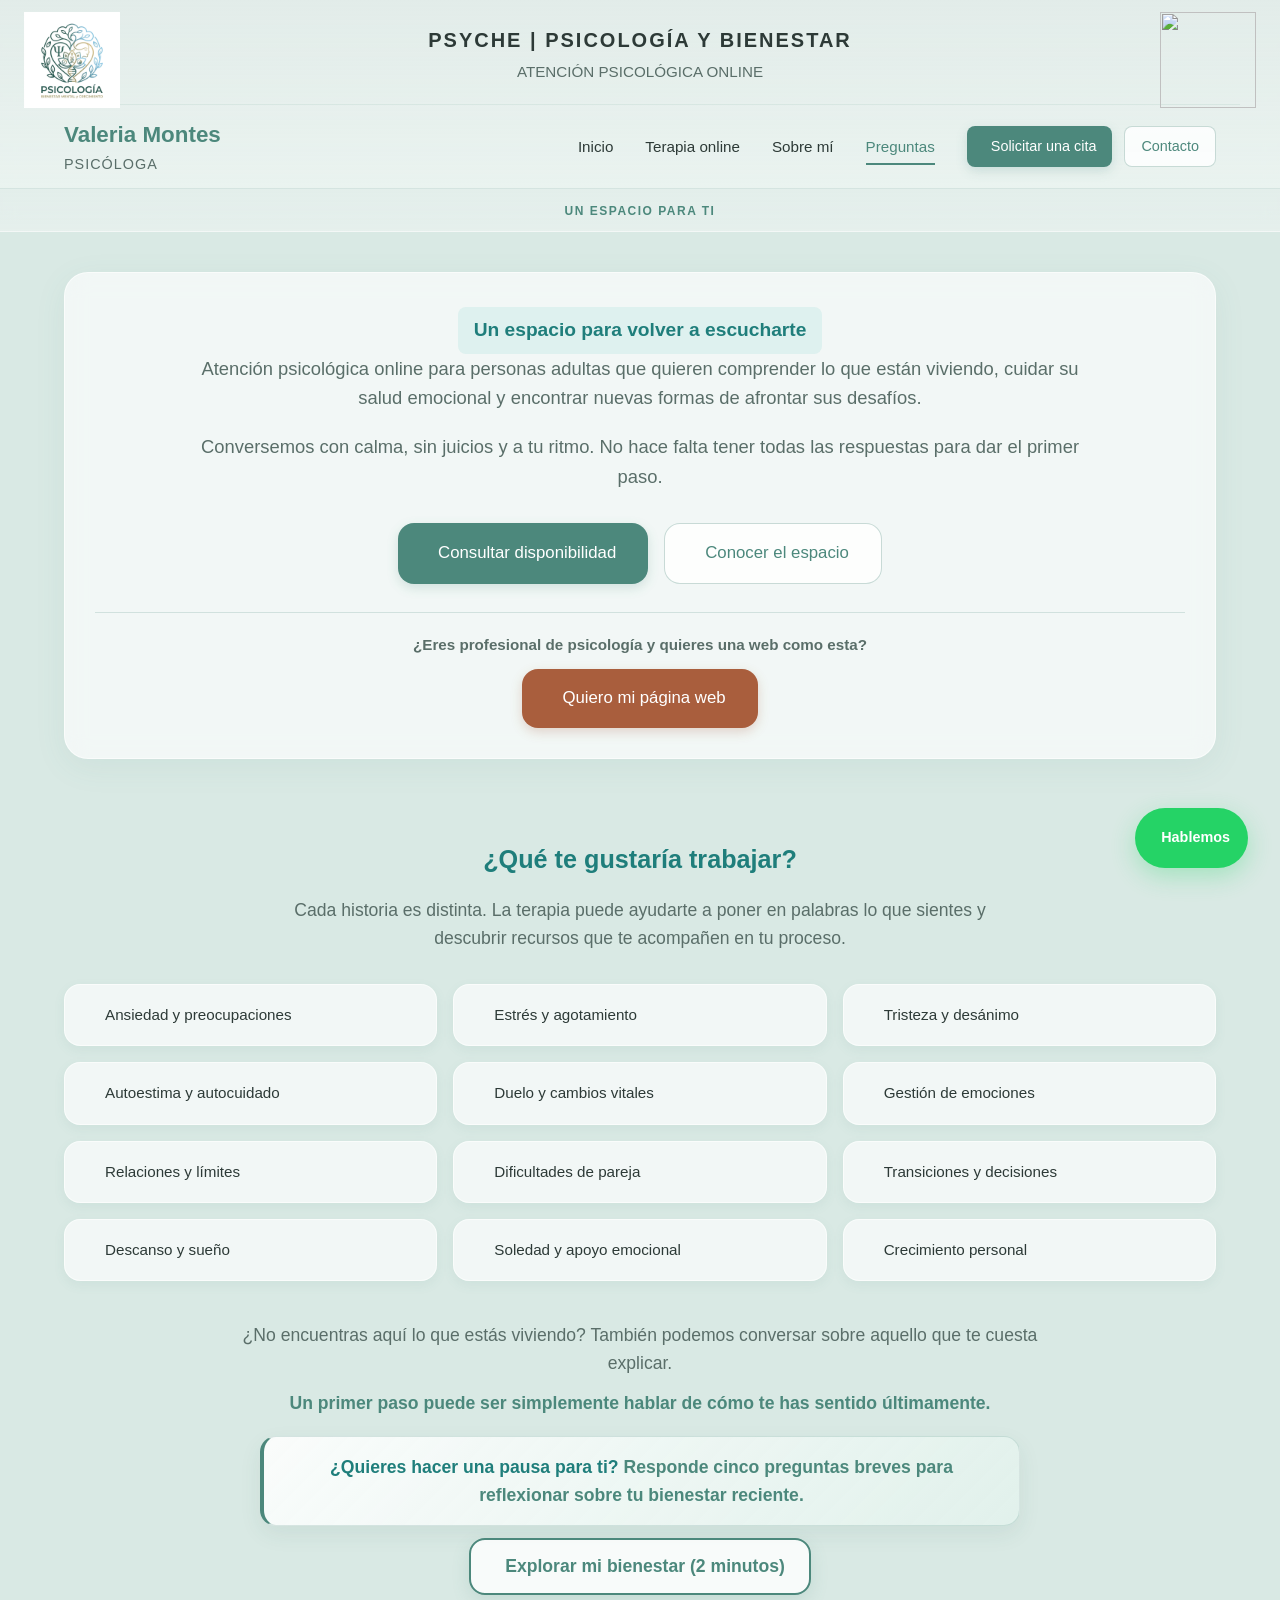
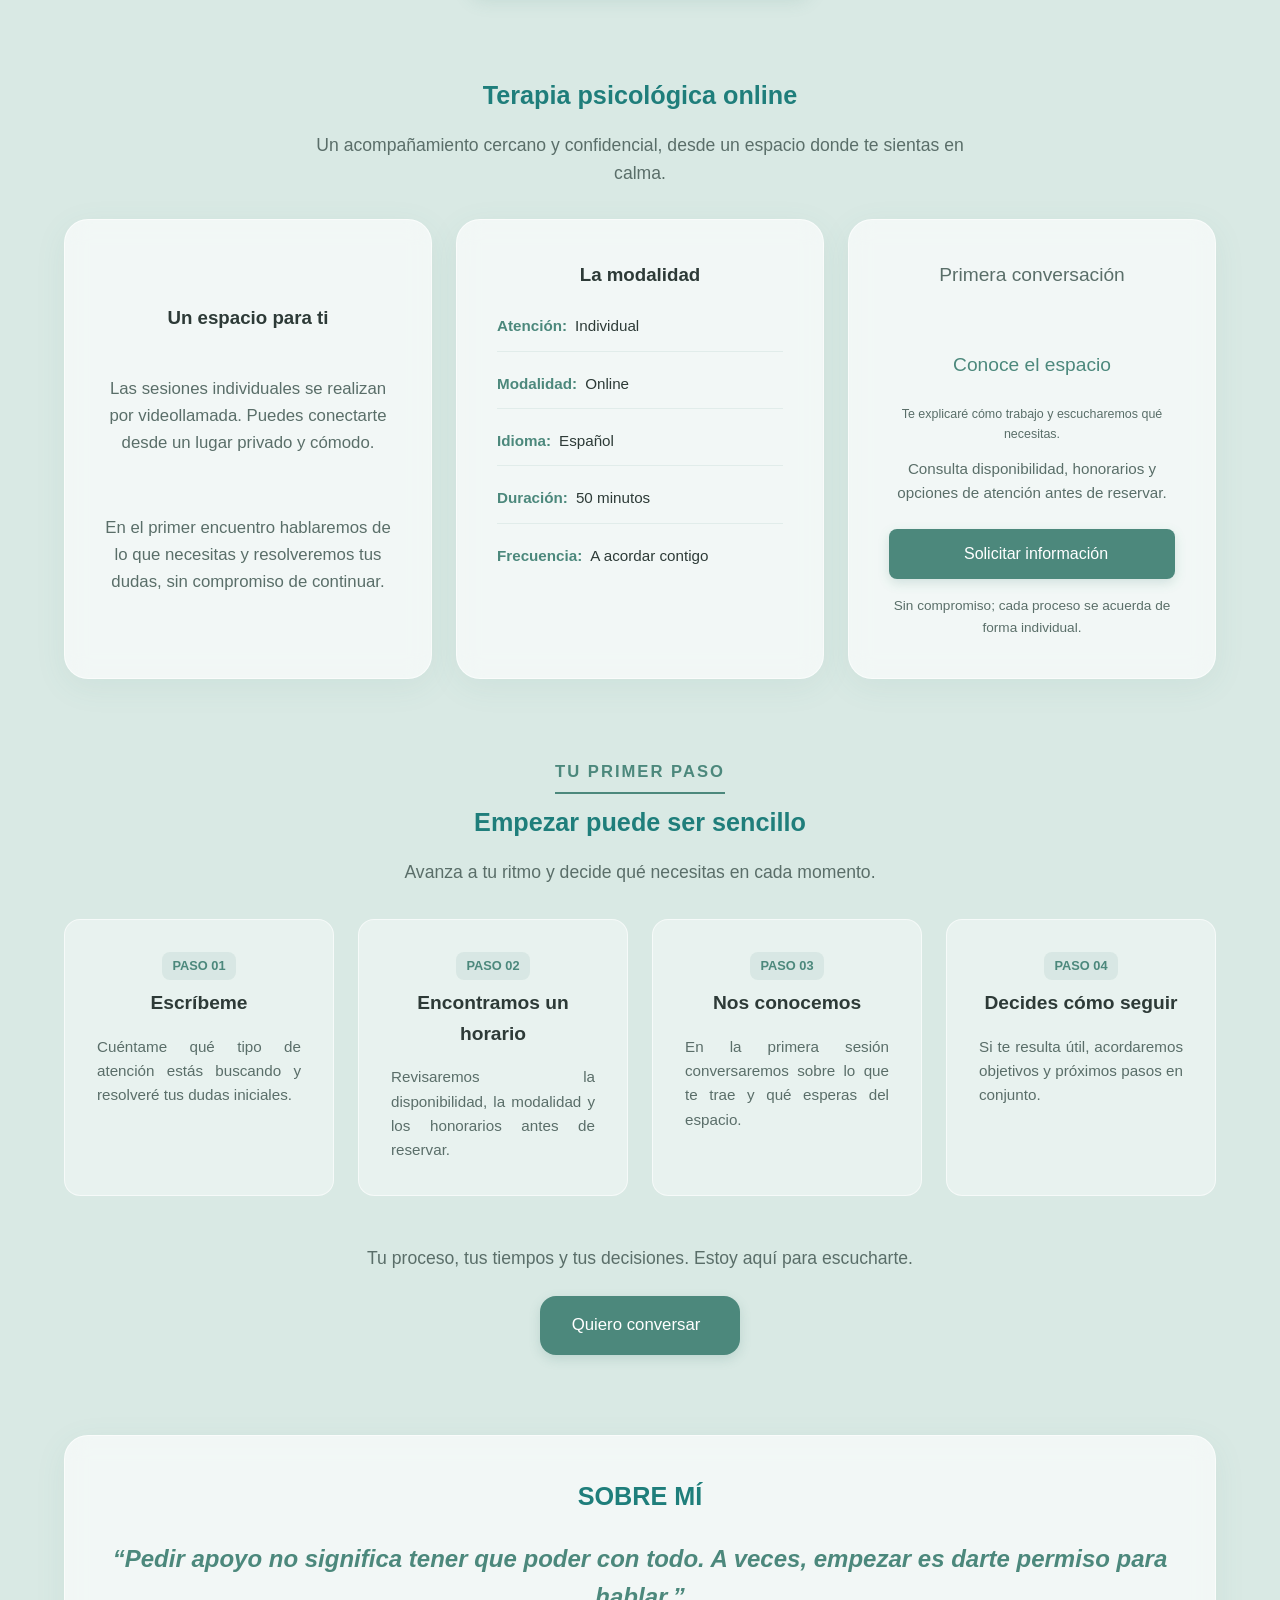
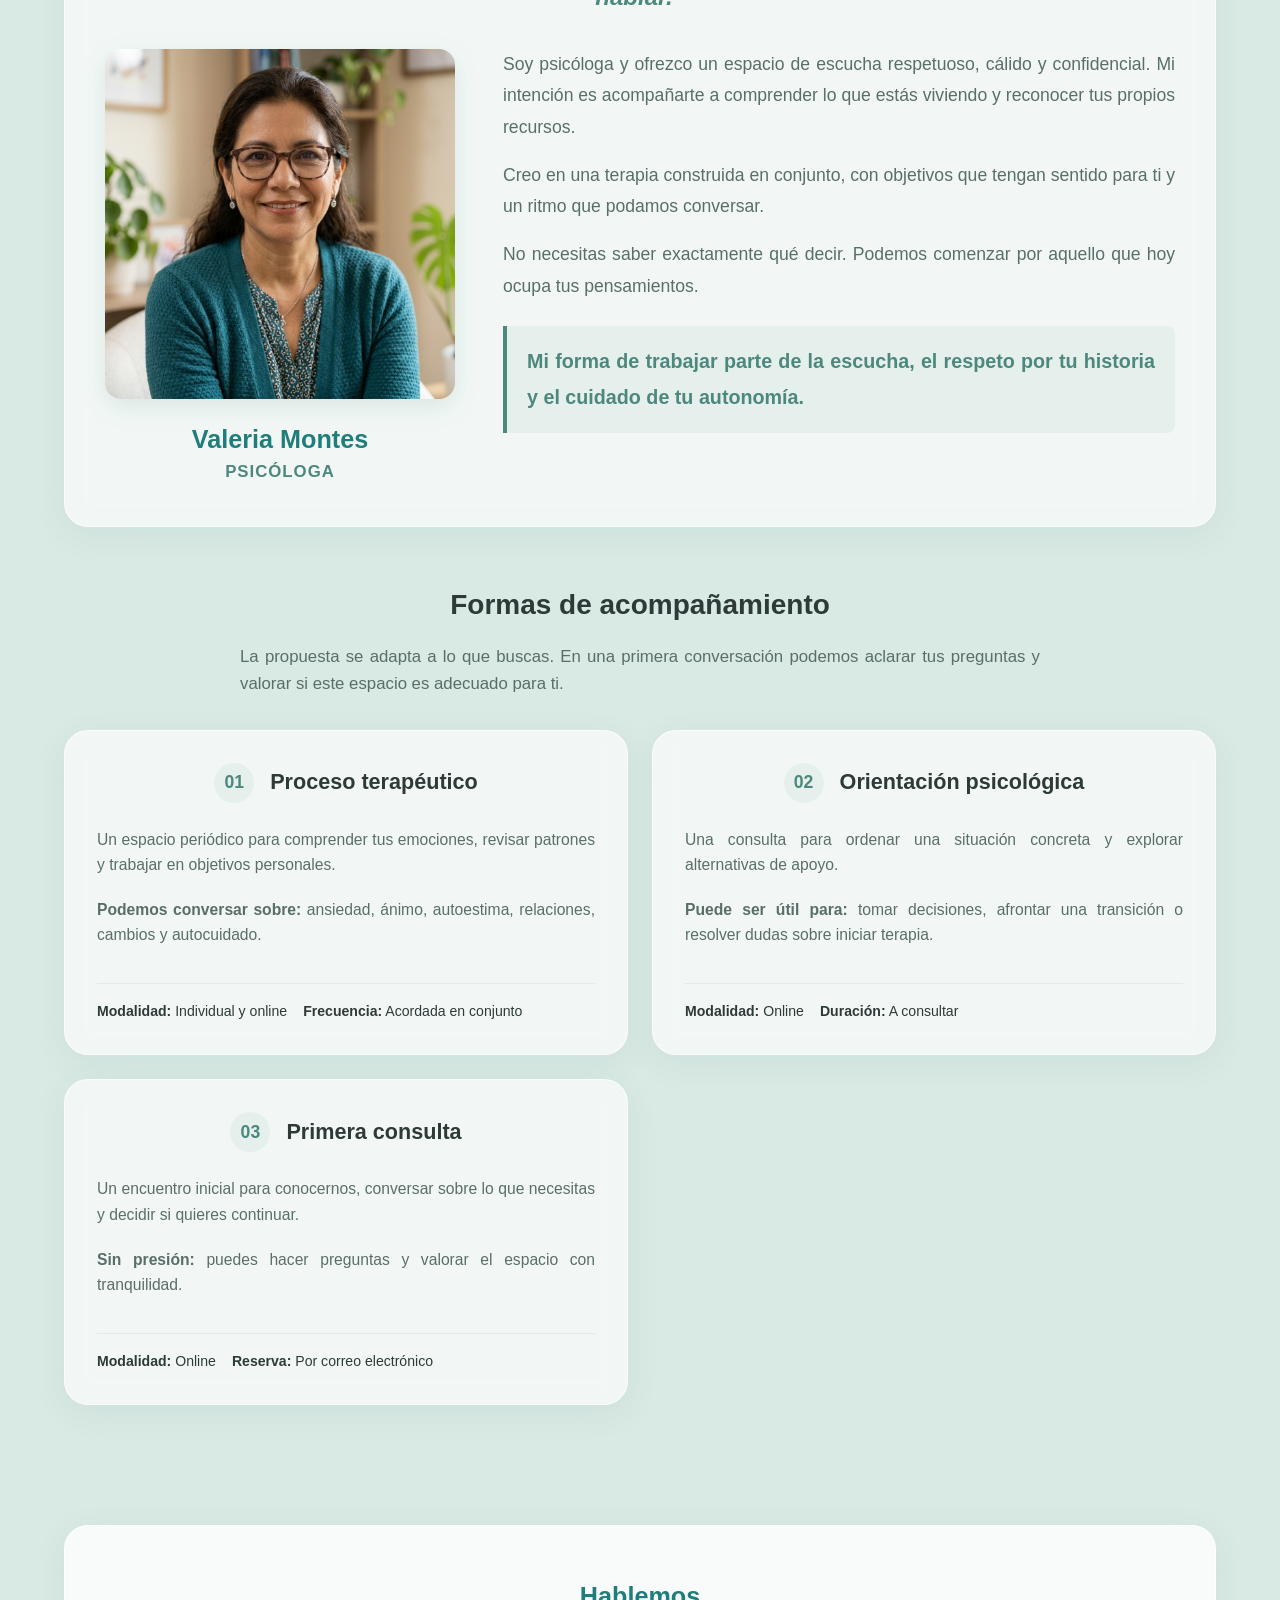
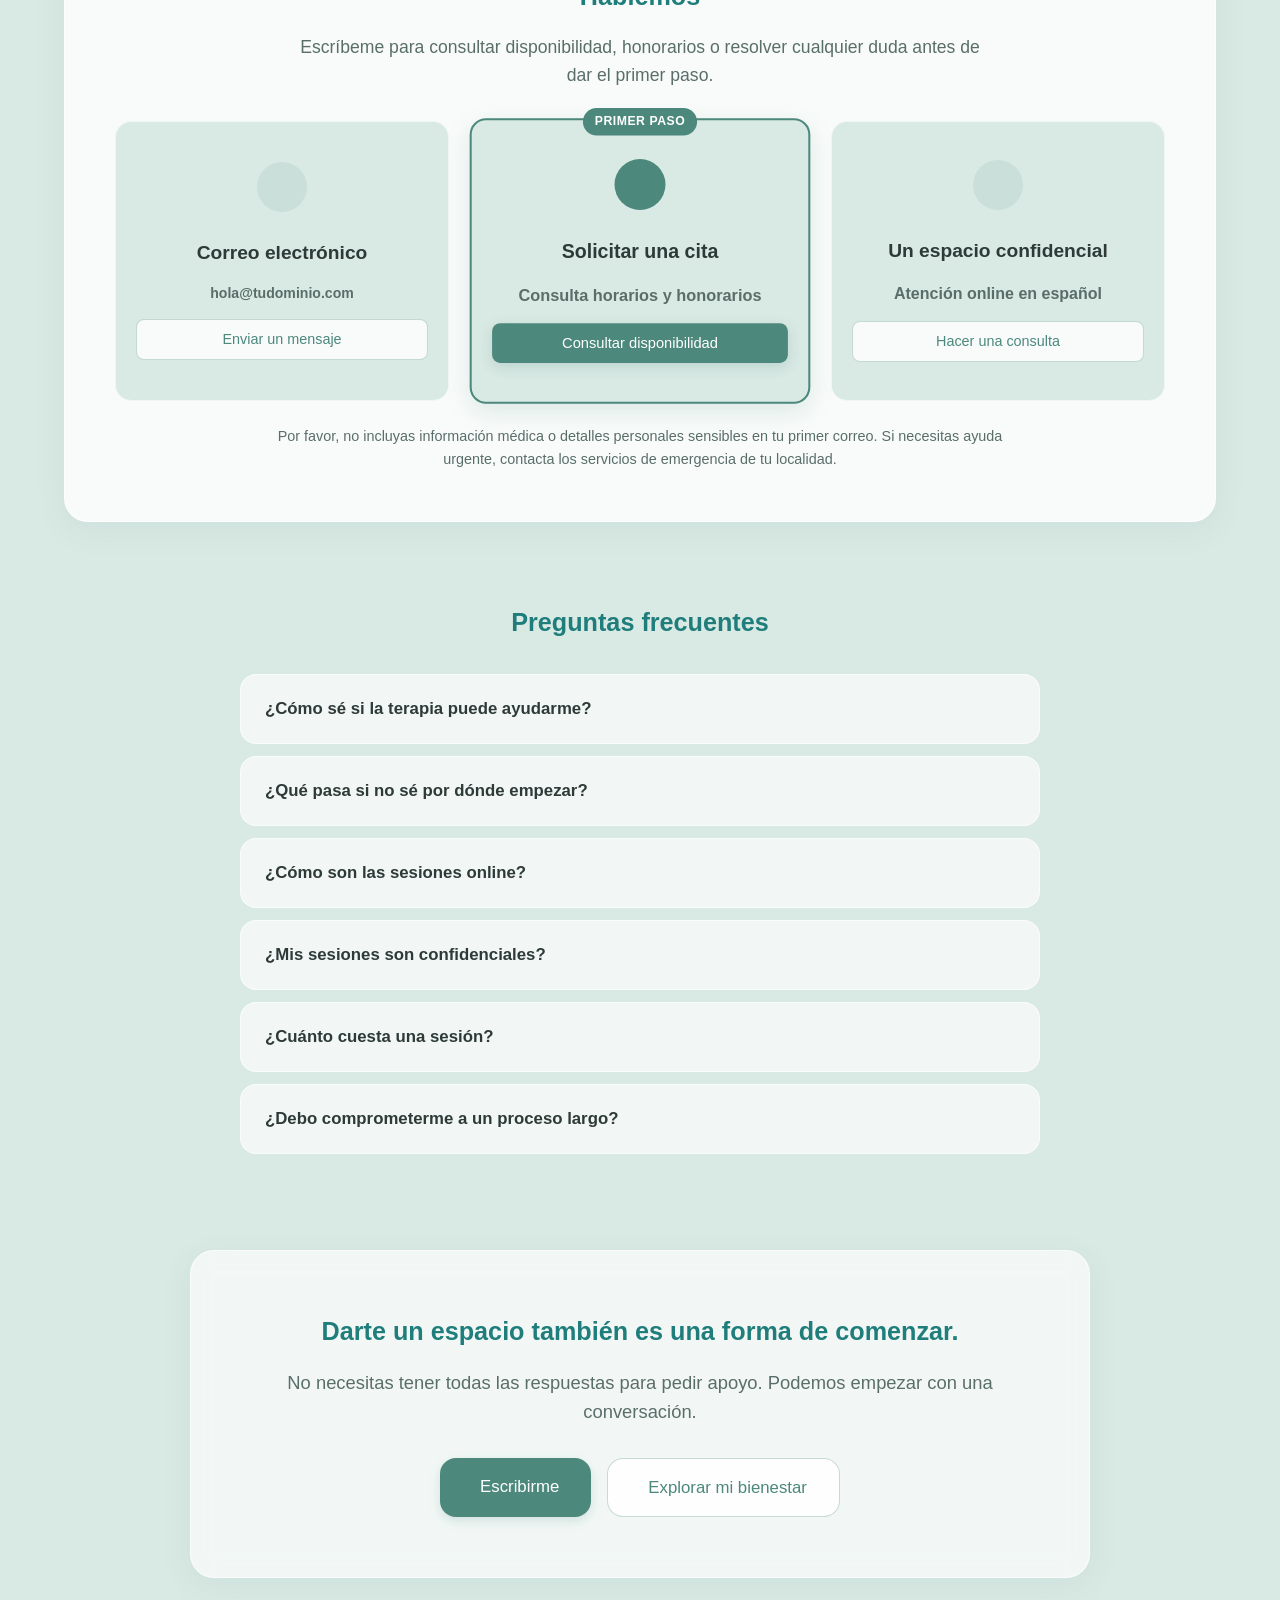
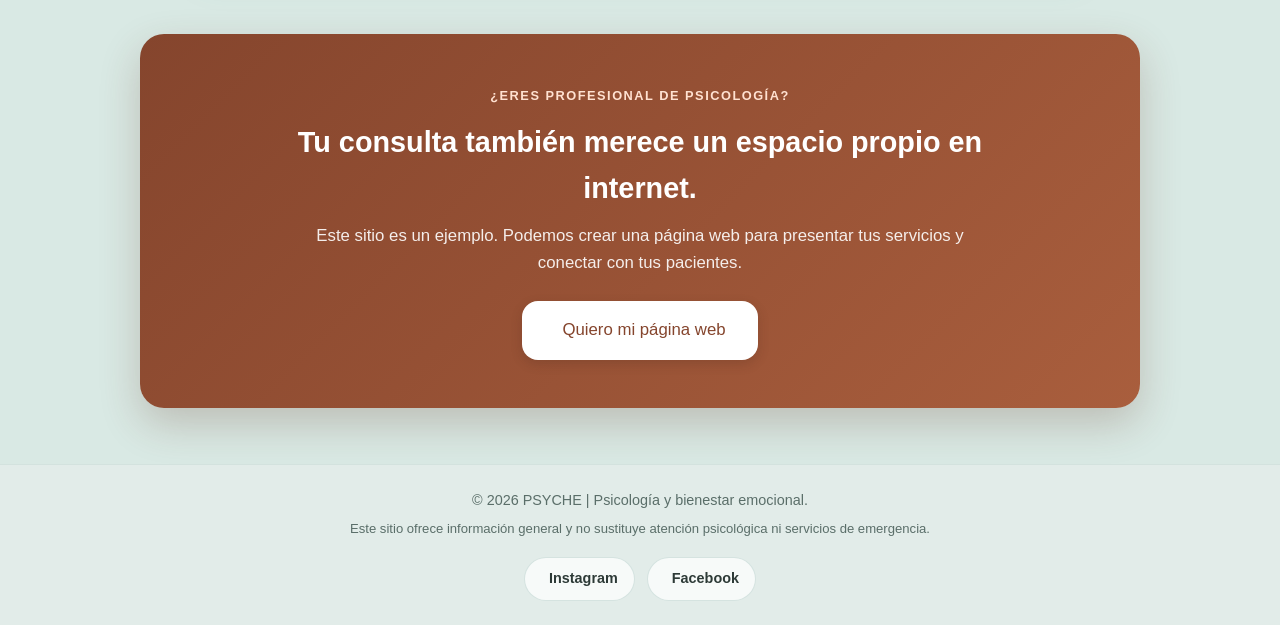
==== commit 1ef05e6d: "Agregue boton contactar" ====
--- a/index.html
+++ b/index.html
@@ -65,6 +65,12 @@
                     <a href="#contacto" class="btn btn-lg btn-primary"><i data-lucide="calendar-days" aria-hidden="true"></i> Consultar disponibilidad</a>
                     <a href="#terapia" class="btn btn-lg btn-secondary"><i data-lucide="arrow-down" aria-hidden="true"></i> Conocer el espacio</a>
                 </div>
+                <div class="website-offer">
+                    <p>¿Eres profesional de psicología y quieres una web como esta?</p>
+                    <a href="https://api.whatsapp.com/send/?phone=50373258487&amp;text=%C2%A1Hola%20%F0%9F%91%8B%2C%20quiero%20mi%20p%C3%A1gina%20web%20%F0%9F%8C%90%21%20Me%20gustar%C3%ADa%20conocer%20las%20opciones%20y%20precios%20disponibles.%20%F0%9F%99%8F&amp;type=phone_number&amp;app_absent=0" class="btn btn-lg btn-service" target="_blank" rel="noopener noreferrer">
+                        <i data-lucide="message-circle" aria-hidden="true"></i> Quiero mi página web
+                    </a>
+                </div>
             </div>
         </section>
 
@@ -285,9 +291,30 @@
         </section>
     </main>
 
+    <section class="service-cta-section container" aria-labelledby="service-cta-title">
+        <div class="service-cta-card">
+            <span class="service-cta-label">¿ERES PROFESIONAL DE PSICOLOGÍA?</span>
+            <h2 id="service-cta-title">Tu consulta también merece un espacio propio en internet.</h2>
+            <p>Este sitio es un ejemplo. Podemos crear una página web para presentar tus servicios y conectar con tus pacientes.</p>
+            <a href="https://api.whatsapp.com/send/?phone=50373258487&amp;text=%C2%A1Hola%20%F0%9F%91%8B%2C%20quiero%20mi%20p%C3%A1gina%20web%20%F0%9F%8C%90%21%20Me%20gustar%C3%ADa%20conocer%20las%20opciones%20y%20precios%20disponibles.%20%F0%9F%99%8F&amp;type=phone_number&amp;app_absent=0" class="btn btn-lg btn-service-final" target="_blank" rel="noopener noreferrer">
+                <i data-lucide="message-circle" aria-hidden="true"></i> Quiero mi página web
+            </a>
+        </div>
+    </section>
+
     <footer class="footer-bottom">
         <p>&copy; <span id="currentYear"></span> PSYCHE | Psicología y bienestar emocional.</p>
         <p>Este sitio ofrece información general y no sustituye atención psicológica ni servicios de emergencia.</p>
+        <div class="social-links" aria-label="Redes sociales de ejemplo">
+            <a class="social-link social-link-instagram" href="https://www.instagram.com/" target="_blank" rel="noopener noreferrer" aria-label="Instagram, enlace de ejemplo">
+                <i data-lucide="instagram" aria-hidden="true"></i>
+                <span>Instagram</span>
+            </a>
+            <a class="social-link social-link-facebook" href="https://www.facebook.com/" target="_blank" rel="noopener noreferrer" aria-label="Facebook, enlace de ejemplo">
+                <i data-lucide="facebook" aria-hidden="true"></i>
+                <span>Facebook</span>
+            </a>
+        </div>
     </footer>
 
     <script src="https://cdn.jsdelivr.net/npm/lucide@0.468.0/dist/umd/lucide.min.js" defer></script>
--- a/style.css
+++ b/style.css
@@ -148,6 +148,23 @@
     transform: translateY(-2px);
 }
 
+.btn-service {
+    background-color: #A95E3D;
+    color: #ffffff;
+    box-shadow: 0 4px 12px rgba(169, 94, 61, 0.24);
+}
+
+.btn-service:hover {
+    background-color: #85452D;
+    transform: translateY(-2px);
+    box-shadow: 0 6px 20px rgba(133, 69, 45, 0.32);
+}
+
+.btn-service:focus-visible {
+    outline: 3px solid #85452D;
+    outline-offset: 3px;
+}
+
 
 /* ==========================================================================
    BOTÓN FLOTANTE DE WHATSAPP E INYECCIÓN VECTORIAL DE ICONOS
@@ -479,6 +496,24 @@
     margin-top: 32px;
 }
 
+.website-offer {
+    display: flex;
+    flex-direction: column;
+    align-items: center;
+    gap: 12px;
+    margin-top: 28px;
+    padding-top: 20px;
+    border-top: 1px solid rgba(76, 136, 124, 0.2);
+}
+
+.website-offer p {
+    max-width: 100%;
+    margin: 0;
+    color: var(--text-muted);
+    font-size: 0.95rem;
+    font-weight: 600;
+}
+
 /* ==========================================================================
    3. ÁREAS DE ATENCIÓN (ETIQUETAS REBOZANTES)
    ========================================================================== */
@@ -488,7 +523,7 @@
 
 .tags-grid {
     display: grid;
-    grid-template-columns: repeat(auto-fill, minmax(280px, 1fr));
+    grid-template-columns: repeat(auto-fill, minmax(min(100%, 280px), 1fr));
     gap: 16px;
     margin-bottom: 40px;
 }
@@ -598,7 +633,7 @@
 
 .cards-triple-grid {
     display: grid;
-    grid-template-columns: repeat(3, 1fr);
+    grid-template-columns: repeat(3, minmax(0, 1fr));
     gap: 24px;
 }
 
@@ -621,7 +656,13 @@
 
 .features-card {
     display: flex;
-    align-items: center;
+    flex-direction: column;
+    align-items: stretch;
+}
+
+.features-card h3 {
+    margin: 0 0 24px;
+    text-align: center;
 }
 
 .features-list {
@@ -630,18 +671,20 @@
     flex-direction: column;
     gap: 20px;
     width: 100%;
+    min-width: 0;
 }
 
 .features-list li {
-    display: flex;
+    display: grid;
+    grid-template-columns: max-content minmax(0, 1fr);
     align-items: baseline;
-    gap: 4px;
+    gap: 8px;
     font-size: 0.95rem;
     color: var(--text-main);
     border-bottom: 1px solid rgba(76, 136, 124, 0.1);
     padding-bottom: 12px;
     text-align: left;
-    white-space: nowrap;
+    overflow-wrap: anywhere;
 }
 
 .features-list li:last-child {
@@ -1035,7 +1078,7 @@
 
 .booking-channels-grid {
     display: grid;
-    grid-template-columns: repeat(3, 1fr); /* Cambiado de 4 a 3 columnas perfectas */
+    grid-template-columns: repeat(3, minmax(0, 1fr));
     gap: 24px; /* Espaciado uniforme entre las 3 tarjetas */
 }
 
@@ -1057,6 +1100,7 @@
     min-height: 280px;
     transition: var(--transition-smooth);
     box-shadow: none; /* Quitamos sombras pesadas para que se integre al fondo */
+    min-width: 0;
 }
 
 /* Evitamos que el efecto hover le vuelva a poner el fondo blanco traslúcido */
@@ -1133,6 +1177,8 @@
 /* Espaciado del botón de acción en la parte inferior */
 .channel-btn-action {
     margin-top: 4px;
+    white-space: normal;
+    text-align: center;
 }
 .channel-action {
     font-size: 0.85rem;
@@ -1299,6 +1345,61 @@
     gap: 16px;
 }
 
+.service-cta-section {
+    padding: 0 24px 56px;
+}
+
+.service-cta-card {
+    max-width: 1000px;
+    margin: 0 auto;
+    padding: 48px 32px;
+    border-radius: var(--radius-lg);
+    background: linear-gradient(135deg, #85452D, #A95E3D);
+    box-shadow: 0 16px 40px rgba(101, 53, 36, 0.24);
+    color: #ffffff;
+    text-align: center;
+}
+
+.service-cta-label {
+    display: inline-block;
+    margin-bottom: 12px;
+    color: #FFE1D1;
+    font-size: 0.8rem;
+    font-weight: 700;
+    letter-spacing: 1.5px;
+}
+
+.service-cta-card h2 {
+    max-width: 700px;
+    margin: 0 auto 12px;
+    color: #ffffff;
+    font-size: 1.8rem;
+}
+
+.service-cta-card p {
+    max-width: 700px;
+    margin: 0 auto 24px;
+    color: rgba(255, 255, 255, 0.9);
+    font-size: 1.05rem;
+}
+
+.btn-service-final {
+    background: #ffffff;
+    color: #85452D;
+    box-shadow: 0 4px 12px rgba(65, 34, 24, 0.2);
+}
+
+.btn-service-final:hover {
+    background: #FFE1D1;
+    color: #653524;
+    transform: translateY(-2px);
+}
+
+.btn-service-final:focus-visible {
+    outline: 3px solid #ffffff;
+    outline-offset: 4px;
+}
+
 /* PIE DE PÁGINA BASE */
 .footer-bottom {
     border-top: 1px solid rgba(76, 136, 124, 0.1);
@@ -1312,6 +1413,54 @@
 .footer-bottom p + p {
     margin-top: 6px;
     font-size: 0.82rem;
+}
+
+.social-links {
+    display: flex;
+    justify-content: center;
+    flex-wrap: wrap;
+    gap: 12px;
+    margin: 18px auto 0;
+    padding: 0 16px;
+}
+
+.social-link {
+    display: inline-flex;
+    align-items: center;
+    justify-content: center;
+    gap: 8px;
+    min-height: 44px;
+    padding: 9px 16px;
+    border: 1px solid rgba(76, 136, 124, 0.2);
+    border-radius: 999px;
+    background: rgba(255, 255, 255, 0.72);
+    color: var(--text-main);
+    font-size: 0.9rem;
+    font-weight: 600;
+    text-decoration: none;
+    transition: var(--transition-smooth);
+}
+
+.social-link svg {
+    width: 18px;
+    height: 18px;
+}
+
+.social-link-instagram:hover {
+    border-color: #C13584;
+    color: #C13584;
+    transform: translateY(-2px);
+}
+
+.social-link-facebook:hover {
+    border-color: #1877F2;
+    color: #1877F2;
+    transform: translateY(-2px);
+}
+
+.social-link:focus-visible {
+    outline: 3px solid var(--primary-hover);
+    outline-offset: 3px;
 }
 
 .contact-note {
@@ -1328,7 +1477,7 @@
 @media (max-width: 1024px) {
     /* La cuadrícula pasa a tener un sistema ordenado de 2 columnas */
     .booking-channels-grid {
-        grid-template-columns: repeat(2, 1fr);
+        grid-template-columns: repeat(2, minmax(0, 1fr));
         gap: 20px;
     }
 
@@ -1342,7 +1491,7 @@
 @media (max-width: 520px) {
     /* En teléfonos pequeños, rompemos las columnas y todo se apila de forma vertical natural */
     .booking-channels-grid {
-        grid-template-columns: 1fr;
+        grid-template-columns: minmax(0, 1fr);
     }
     
     /* En móviles puros regresa a medir una columna de ancho */
@@ -1353,7 +1502,7 @@
 
 @media (max-width: 900px) {
     .cards-triple-grid {
-        grid-template-columns: 1fr;
+        grid-template-columns: minmax(0, 1fr);
     }
 }
 
@@ -1487,6 +1636,29 @@
     .hero-buttons .btn, .closure-buttons .btn {
         width: 100%;
         max-width: 360px;
+        white-space: normal;
+        text-align: center;
+    }
+
+    .website-offer .btn {
+        width: 100%;
+        max-width: 360px;
+        white-space: normal;
+        text-align: center;
+    }
+
+    .service-cta-card {
+        padding: 36px 24px;
+    }
+
+    .service-cta-card h2 {
+        font-size: 1.5rem;
+    }
+
+    .service-cta-card .btn {
+        width: 100%;
+        max-width: 360px;
+        white-space: normal;
     }
 
     .section-title-block h2 {
